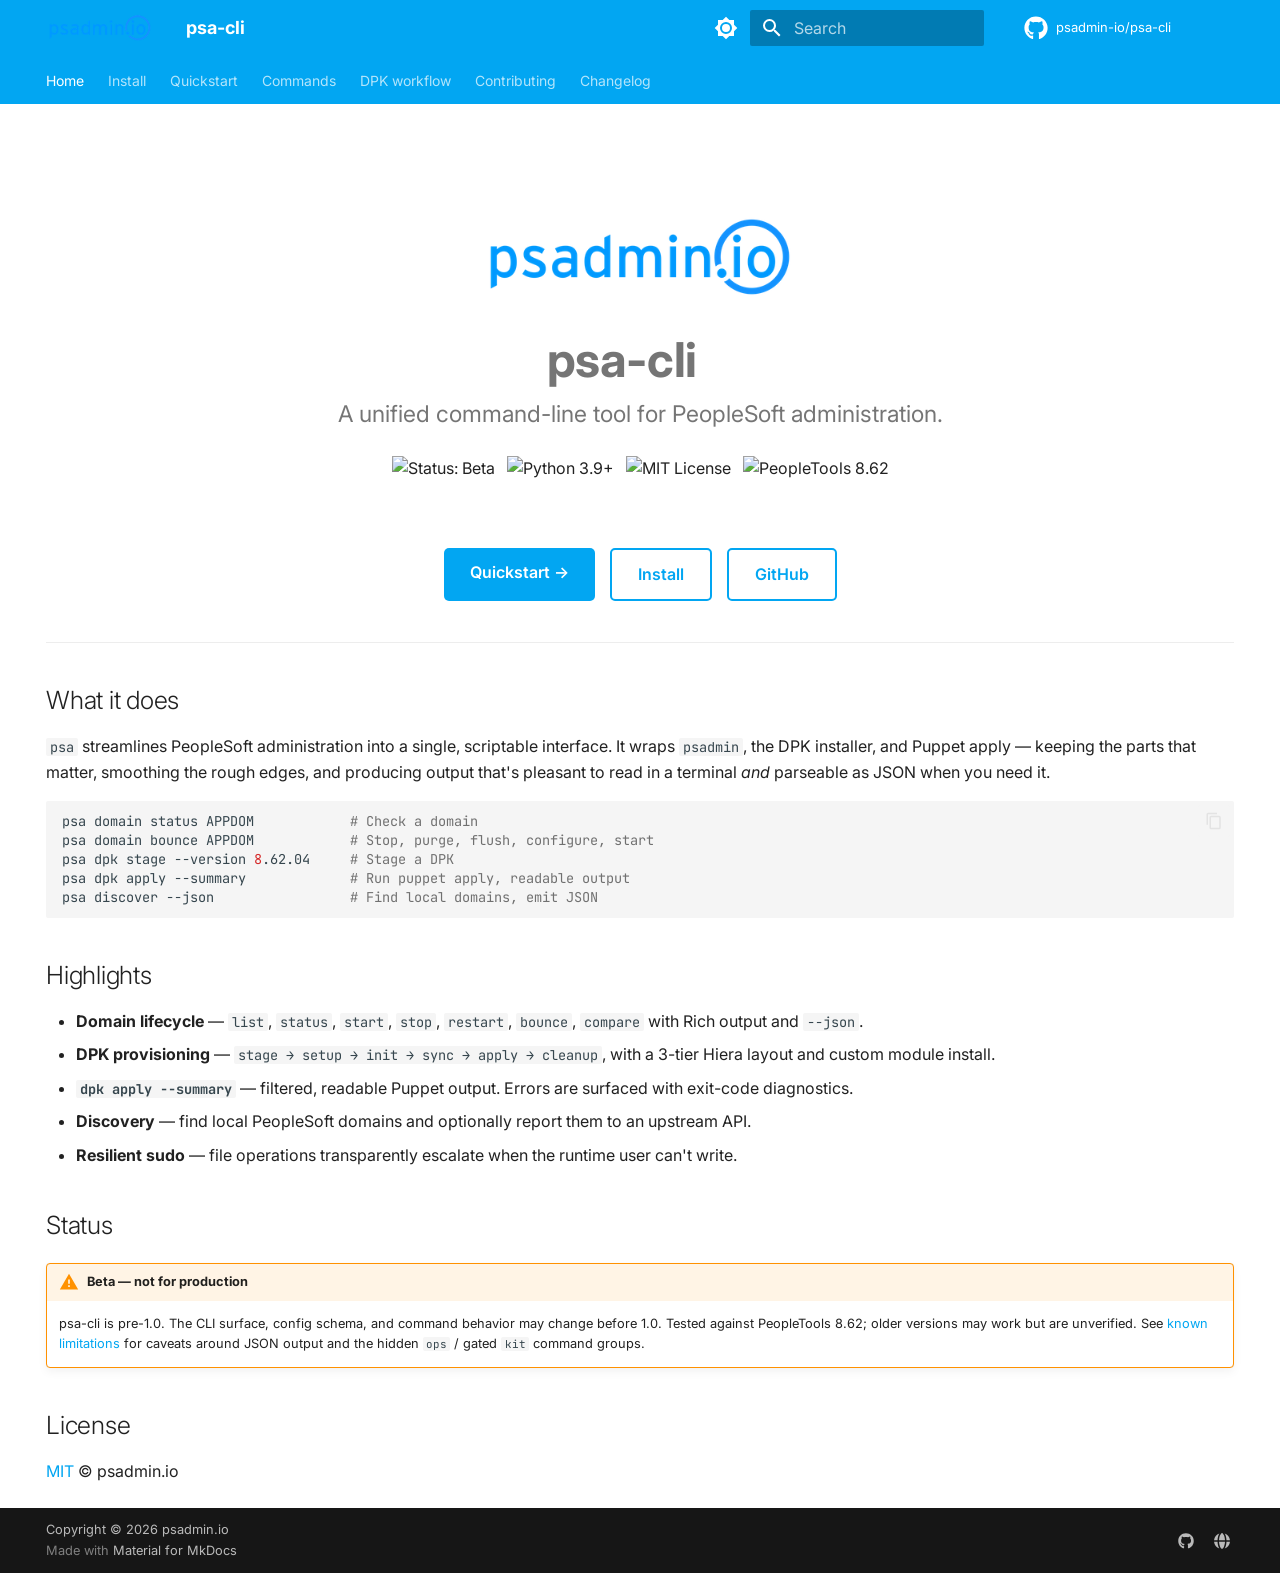
==== index.html @ 75164914 "Deployed 71d2010 with MkDocs version: 1.6.1" ====
<!doctype html>
<html lang="en" class="no-js">
  <head>
    
      <meta charset="utf-8">
      <meta name="viewport" content="width=device-width,initial-scale=1">
      
        <meta name="description" content="A unified command-line tool for PeopleSoft administration">
      
      
      
        <link rel="canonical" href="https://psadmin-io.github.io/psa-cli/">
      
      
      
        <link rel="next" href="install/">
      
      
        
      
      
      <link rel="icon" href="assets/io_blue_80.png">
      <meta name="generator" content="mkdocs-1.6.1, mkdocs-material-9.7.6">
    
    
      
        <title>psa-cli</title>
      
    
    
      <link rel="stylesheet" href="assets/stylesheets/main.484c7ddc.min.css">
      
        
        <link rel="stylesheet" href="assets/stylesheets/palette.ab4e12ef.min.css">
      
      


    
    
      
    
    
      
        
        
        <link rel="preconnect" href="https://fonts.gstatic.com" crossorigin>
        <link rel="stylesheet" href="https://fonts.googleapis.com/css?family=Inter:300,300i,400,400i,700,700i%7CJetBrains+Mono:400,400i,700,700i&display=fallback">
        <style>:root{--md-text-font:"Inter";--md-code-font:"JetBrains Mono"}</style>
      
    
    
      <link rel="stylesheet" href="assets/extra.css">
    
    <script>__md_scope=new URL(".",location),__md_hash=e=>[...e].reduce(((e,_)=>(e<<5)-e+_.charCodeAt(0)),0),__md_get=(e,_=localStorage,t=__md_scope)=>JSON.parse(_.getItem(t.pathname+"."+e)),__md_set=(e,_,t=localStorage,a=__md_scope)=>{try{t.setItem(a.pathname+"."+e,JSON.stringify(_))}catch(e){}}</script>
    
      

    
    
  </head>
  
  
    
    
      
    
    
    
    
    <body dir="ltr" data-md-color-scheme="default" data-md-color-primary="light-blue" data-md-color-accent="amber">
  
    
    <input class="md-toggle" data-md-toggle="drawer" type="checkbox" id="__drawer" autocomplete="off">
    <input class="md-toggle" data-md-toggle="search" type="checkbox" id="__search" autocomplete="off">
    <label class="md-overlay" for="__drawer"></label>
    <div data-md-component="skip">
      
        
        <a href="#psa-cli" class="md-skip">
          Skip to content
        </a>
      
    </div>
    <div data-md-component="announce">
      
    </div>
    
    
      

<header class="md-header" data-md-component="header">
  <nav class="md-header__inner md-grid" aria-label="Header">
    <a href="." title="psa-cli" class="md-header__button md-logo" aria-label="psa-cli" data-md-component="logo">
      
  <img src="assets/io_full_400.png" alt="logo">

    </a>
    <label class="md-header__button md-icon" for="__drawer">
      
      <svg xmlns="http://www.w3.org/2000/svg" viewBox="0 0 24 24"><path d="M3 6h18v2H3zm0 5h18v2H3zm0 5h18v2H3z"/></svg>
    </label>
    <div class="md-header__title" data-md-component="header-title">
      <div class="md-header__ellipsis">
        <div class="md-header__topic">
          <span class="md-ellipsis">
            psa-cli
          </span>
        </div>
        <div class="md-header__topic" data-md-component="header-topic">
          <span class="md-ellipsis">
            
              Home
            
          </span>
        </div>
      </div>
    </div>
    
      
        <form class="md-header__option" data-md-component="palette">
  
    
    
    
    <input class="md-option" data-md-color-media="(prefers-color-scheme: light)" data-md-color-scheme="default" data-md-color-primary="light-blue" data-md-color-accent="amber"  aria-label="Switch to dark mode"  type="radio" name="__palette" id="__palette_0">
    
      <label class="md-header__button md-icon" title="Switch to dark mode" for="__palette_1" hidden>
        <svg xmlns="http://www.w3.org/2000/svg" viewBox="0 0 24 24"><path d="M12 8a4 4 0 0 0-4 4 4 4 0 0 0 4 4 4 4 0 0 0 4-4 4 4 0 0 0-4-4m0 10a6 6 0 0 1-6-6 6 6 0 0 1 6-6 6 6 0 0 1 6 6 6 6 0 0 1-6 6m8-9.31V4h-4.69L12 .69 8.69 4H4v4.69L.69 12 4 15.31V20h4.69L12 23.31 15.31 20H20v-4.69L23.31 12z"/></svg>
      </label>
    
  
    
    
    
    <input class="md-option" data-md-color-media="(prefers-color-scheme: dark)" data-md-color-scheme="slate" data-md-color-primary="light-blue" data-md-color-accent="amber"  aria-label="Switch to light mode"  type="radio" name="__palette" id="__palette_1">
    
      <label class="md-header__button md-icon" title="Switch to light mode" for="__palette_0" hidden>
        <svg xmlns="http://www.w3.org/2000/svg" viewBox="0 0 24 24"><path d="M12 18c-.89 0-1.74-.2-2.5-.55C11.56 16.5 13 14.42 13 12s-1.44-4.5-3.5-5.45C10.26 6.2 11.11 6 12 6a6 6 0 0 1 6 6 6 6 0 0 1-6 6m8-9.31V4h-4.69L12 .69 8.69 4H4v4.69L.69 12 4 15.31V20h4.69L12 23.31 15.31 20H20v-4.69L23.31 12z"/></svg>
      </label>
    
  
</form>
      
    
    
      <script>var palette=__md_get("__palette");if(palette&&palette.color){if("(prefers-color-scheme)"===palette.color.media){var media=matchMedia("(prefers-color-scheme: light)"),input=document.querySelector(media.matches?"[data-md-color-media='(prefers-color-scheme: light)']":"[data-md-color-media='(prefers-color-scheme: dark)']");palette.color.media=input.getAttribute("data-md-color-media"),palette.color.scheme=input.getAttribute("data-md-color-scheme"),palette.color.primary=input.getAttribute("data-md-color-primary"),palette.color.accent=input.getAttribute("data-md-color-accent")}for(var[key,value]of Object.entries(palette.color))document.body.setAttribute("data-md-color-"+key,value)}</script>
    
    
    
      
      
        <label class="md-header__button md-icon" for="__search">
          
          <svg xmlns="http://www.w3.org/2000/svg" viewBox="0 0 24 24"><path d="M9.5 3A6.5 6.5 0 0 1 16 9.5c0 1.61-.59 3.09-1.56 4.23l.27.27h.79l5 5-1.5 1.5-5-5v-.79l-.27-.27A6.52 6.52 0 0 1 9.5 16 6.5 6.5 0 0 1 3 9.5 6.5 6.5 0 0 1 9.5 3m0 2C7 5 5 7 5 9.5S7 14 9.5 14 14 12 14 9.5 12 5 9.5 5"/></svg>
        </label>
        <div class="md-search" data-md-component="search" role="dialog">
  <label class="md-search__overlay" for="__search"></label>
  <div class="md-search__inner" role="search">
    <form class="md-search__form" name="search">
      <input type="text" class="md-search__input" name="query" aria-label="Search" placeholder="Search" autocapitalize="off" autocorrect="off" autocomplete="off" spellcheck="false" data-md-component="search-query" required>
      <label class="md-search__icon md-icon" for="__search">
        
        <svg xmlns="http://www.w3.org/2000/svg" viewBox="0 0 24 24"><path d="M9.5 3A6.5 6.5 0 0 1 16 9.5c0 1.61-.59 3.09-1.56 4.23l.27.27h.79l5 5-1.5 1.5-5-5v-.79l-.27-.27A6.52 6.52 0 0 1 9.5 16 6.5 6.5 0 0 1 3 9.5 6.5 6.5 0 0 1 9.5 3m0 2C7 5 5 7 5 9.5S7 14 9.5 14 14 12 14 9.5 12 5 9.5 5"/></svg>
        
        <svg xmlns="http://www.w3.org/2000/svg" viewBox="0 0 24 24"><path d="M20 11v2H8l5.5 5.5-1.42 1.42L4.16 12l7.92-7.92L13.5 5.5 8 11z"/></svg>
      </label>
      <nav class="md-search__options" aria-label="Search">
        
        <button type="reset" class="md-search__icon md-icon" title="Clear" aria-label="Clear" tabindex="-1">
          
          <svg xmlns="http://www.w3.org/2000/svg" viewBox="0 0 24 24"><path d="M19 6.41 17.59 5 12 10.59 6.41 5 5 6.41 10.59 12 5 17.59 6.41 19 12 13.41 17.59 19 19 17.59 13.41 12z"/></svg>
        </button>
      </nav>
      
        <div class="md-search__suggest" data-md-component="search-suggest"></div>
      
    </form>
    <div class="md-search__output">
      <div class="md-search__scrollwrap" tabindex="0" data-md-scrollfix>
        <div class="md-search-result" data-md-component="search-result">
          <div class="md-search-result__meta">
            Initializing search
          </div>
          <ol class="md-search-result__list" role="presentation"></ol>
        </div>
      </div>
    </div>
  </div>
</div>
      
    
    
      <div class="md-header__source">
        <a href="https://github.com/psadmin-io/psa-cli" title="Go to repository" class="md-source" data-md-component="source">
  <div class="md-source__icon md-icon">
    
    <svg xmlns="http://www.w3.org/2000/svg" viewBox="0 0 512 512"><!--! Font Awesome Free 7.1.0 by @fontawesome - https://fontawesome.com License - https://fontawesome.com/license/free (Icons: CC BY 4.0, Fonts: SIL OFL 1.1, Code: MIT License) Copyright 2025 Fonticons, Inc.--><path d="M173.9 397.4c0 2-2.3 3.6-5.2 3.6-3.3.3-5.6-1.3-5.6-3.6 0-2 2.3-3.6 5.2-3.6 3-.3 5.6 1.3 5.6 3.6m-31.1-4.5c-.7 2 1.3 4.3 4.3 4.9 2.6 1 5.6 0 6.2-2s-1.3-4.3-4.3-5.2c-2.6-.7-5.5.3-6.2 2.3m44.2-1.7c-2.9.7-4.9 2.6-4.6 4.9.3 2 2.9 3.3 5.9 2.6 2.9-.7 4.9-2.6 4.6-4.6-.3-1.9-3-3.2-5.9-2.9M252.8 8C114.1 8 8 113.3 8 252c0 110.9 69.8 205.8 169.5 239.2 12.8 2.3 17.3-5.6 17.3-12.1 0-6.2-.3-40.4-.3-61.4 0 0-70 15-84.7-29.8 0 0-11.4-29.1-27.8-36.6 0 0-22.9-15.7 1.6-15.4 0 0 24.9 2 38.6 25.8 21.9 38.6 58.6 27.5 72.9 20.9 2.3-16 8.8-27.1 16-33.7-55.9-6.2-112.3-14.3-112.3-110.5 0-27.5 7.6-41.3 23.6-58.9-2.6-6.5-11.1-33.3 2.6-67.9 20.9-6.5 69 27 69 27 20-5.6 41.5-8.5 62.8-8.5s42.8 2.9 62.8 8.5c0 0 48.1-33.6 69-27 13.7 34.7 5.2 61.4 2.6 67.9 16 17.7 25.8 31.5 25.8 58.9 0 96.5-58.9 104.2-114.8 110.5 9.2 7.9 17 22.9 17 46.4 0 33.7-.3 75.4-.3 83.6 0 6.5 4.6 14.4 17.3 12.1C436.2 457.8 504 362.9 504 252 504 113.3 391.5 8 252.8 8M105.2 352.9c-1.3 1-1 3.3.7 5.2 1.6 1.6 3.9 2.3 5.2 1 1.3-1 1-3.3-.7-5.2-1.6-1.6-3.9-2.3-5.2-1m-10.8-8.1c-.7 1.3.3 2.9 2.3 3.9 1.6 1 3.6.7 4.3-.7.7-1.3-.3-2.9-2.3-3.9-2-.6-3.6-.3-4.3.7m32.4 35.6c-1.6 1.3-1 4.3 1.3 6.2 2.3 2.3 5.2 2.6 6.5 1 1.3-1.3.7-4.3-1.3-6.2-2.2-2.3-5.2-2.6-6.5-1m-11.4-14.7c-1.6 1-1.6 3.6 0 5.9s4.3 3.3 5.6 2.3c1.6-1.3 1.6-3.9 0-6.2-1.4-2.3-4-3.3-5.6-2"/></svg>
  </div>
  <div class="md-source__repository">
    psadmin-io/psa-cli
  </div>
</a>
      </div>
    
  </nav>
  
</header>
    
    <div class="md-container" data-md-component="container">
      
      
        
          
            
<nav class="md-tabs" aria-label="Tabs" data-md-component="tabs">
  <div class="md-grid">
    <ul class="md-tabs__list">
      
        
  
  
  
    
  
  
    <li class="md-tabs__item md-tabs__item--active">
      <a href="." class="md-tabs__link">
        
  
  
    
  
  Home

      </a>
    </li>
  

      
        
  
  
  
  
    <li class="md-tabs__item">
      <a href="install/" class="md-tabs__link">
        
  
  
    
  
  Install

      </a>
    </li>
  

      
        
  
  
  
  
    <li class="md-tabs__item">
      <a href="quickstart/" class="md-tabs__link">
        
  
  
    
  
  Quickstart

      </a>
    </li>
  

      
        
  
  
  
  
    
    
      <li class="md-tabs__item">
        <a href="commands/" class="md-tabs__link">
          
  
  
  Commands

        </a>
      </li>
    
  

      
        
  
  
  
  
    
    
      <li class="md-tabs__item">
        <a href="dpk/provisioning-workflow/" class="md-tabs__link">
          
  
  
  DPK workflow

        </a>
      </li>
    
  

      
        
  
  
  
  
    <li class="md-tabs__item">
      <a href="contributing/" class="md-tabs__link">
        
  
  
    
  
  Contributing

      </a>
    </li>
  

      
        
  
  
  
  
    <li class="md-tabs__item">
      <a href="changelog/" class="md-tabs__link">
        
  
  
    
  
  Changelog

      </a>
    </li>
  

      
    </ul>
  </div>
</nav>
          
        
      
      <main class="md-main" data-md-component="main">
        <div class="md-main__inner md-grid">
          
            
              
                
              
              <div class="md-sidebar md-sidebar--primary" data-md-component="sidebar" data-md-type="navigation" hidden>
                <div class="md-sidebar__scrollwrap">
                  <div class="md-sidebar__inner">
                    


  


<nav class="md-nav md-nav--primary md-nav--lifted" aria-label="Navigation" data-md-level="0">
  <label class="md-nav__title" for="__drawer">
    <a href="." title="psa-cli" class="md-nav__button md-logo" aria-label="psa-cli" data-md-component="logo">
      
  <img src="assets/io_full_400.png" alt="logo">

    </a>
    psa-cli
  </label>
  
    <div class="md-nav__source">
      <a href="https://github.com/psadmin-io/psa-cli" title="Go to repository" class="md-source" data-md-component="source">
  <div class="md-source__icon md-icon">
    
    <svg xmlns="http://www.w3.org/2000/svg" viewBox="0 0 512 512"><!--! Font Awesome Free 7.1.0 by @fontawesome - https://fontawesome.com License - https://fontawesome.com/license/free (Icons: CC BY 4.0, Fonts: SIL OFL 1.1, Code: MIT License) Copyright 2025 Fonticons, Inc.--><path d="M173.9 397.4c0 2-2.3 3.6-5.2 3.6-3.3.3-5.6-1.3-5.6-3.6 0-2 2.3-3.6 5.2-3.6 3-.3 5.6 1.3 5.6 3.6m-31.1-4.5c-.7 2 1.3 4.3 4.3 4.9 2.6 1 5.6 0 6.2-2s-1.3-4.3-4.3-5.2c-2.6-.7-5.5.3-6.2 2.3m44.2-1.7c-2.9.7-4.9 2.6-4.6 4.9.3 2 2.9 3.3 5.9 2.6 2.9-.7 4.9-2.6 4.6-4.6-.3-1.9-3-3.2-5.9-2.9M252.8 8C114.1 8 8 113.3 8 252c0 110.9 69.8 205.8 169.5 239.2 12.8 2.3 17.3-5.6 17.3-12.1 0-6.2-.3-40.4-.3-61.4 0 0-70 15-84.7-29.8 0 0-11.4-29.1-27.8-36.6 0 0-22.9-15.7 1.6-15.4 0 0 24.9 2 38.6 25.8 21.9 38.6 58.6 27.5 72.9 20.9 2.3-16 8.8-27.1 16-33.7-55.9-6.2-112.3-14.3-112.3-110.5 0-27.5 7.6-41.3 23.6-58.9-2.6-6.5-11.1-33.3 2.6-67.9 20.9-6.5 69 27 69 27 20-5.6 41.5-8.5 62.8-8.5s42.8 2.9 62.8 8.5c0 0 48.1-33.6 69-27 13.7 34.7 5.2 61.4 2.6 67.9 16 17.7 25.8 31.5 25.8 58.9 0 96.5-58.9 104.2-114.8 110.5 9.2 7.9 17 22.9 17 46.4 0 33.7-.3 75.4-.3 83.6 0 6.5 4.6 14.4 17.3 12.1C436.2 457.8 504 362.9 504 252 504 113.3 391.5 8 252.8 8M105.2 352.9c-1.3 1-1 3.3.7 5.2 1.6 1.6 3.9 2.3 5.2 1 1.3-1 1-3.3-.7-5.2-1.6-1.6-3.9-2.3-5.2-1m-10.8-8.1c-.7 1.3.3 2.9 2.3 3.9 1.6 1 3.6.7 4.3-.7.7-1.3-.3-2.9-2.3-3.9-2-.6-3.6-.3-4.3.7m32.4 35.6c-1.6 1.3-1 4.3 1.3 6.2 2.3 2.3 5.2 2.6 6.5 1 1.3-1.3.7-4.3-1.3-6.2-2.2-2.3-5.2-2.6-6.5-1m-11.4-14.7c-1.6 1-1.6 3.6 0 5.9s4.3 3.3 5.6 2.3c1.6-1.3 1.6-3.9 0-6.2-1.4-2.3-4-3.3-5.6-2"/></svg>
  </div>
  <div class="md-source__repository">
    psadmin-io/psa-cli
  </div>
</a>
    </div>
  
  <ul class="md-nav__list" data-md-scrollfix>
    
      
      
  
  
    
  
  
  
    <li class="md-nav__item md-nav__item--active">
      
      <input class="md-nav__toggle md-toggle" type="checkbox" id="__toc">
      
      
        
      
      
        <label class="md-nav__link md-nav__link--active" for="__toc">
          
  
  
  <span class="md-ellipsis">
    
  
    Home
  

    
  </span>
  
  

          <span class="md-nav__icon md-icon"></span>
        </label>
      
      <a href="." class="md-nav__link md-nav__link--active">
        
  
  
  <span class="md-ellipsis">
    
  
    Home
  

    
  </span>
  
  

      </a>
      
        

<nav class="md-nav md-nav--secondary" aria-label="Table of contents">
  
  
  
    
  
  
    <label class="md-nav__title" for="__toc">
      <span class="md-nav__icon md-icon"></span>
      Table of contents
    </label>
    <ul class="md-nav__list" data-md-component="toc" data-md-scrollfix>
      
        <li class="md-nav__item">
  <a href="#what-it-does" class="md-nav__link">
    <span class="md-ellipsis">
      
        What it does
      
    </span>
  </a>
  
</li>
      
        <li class="md-nav__item">
  <a href="#highlights" class="md-nav__link">
    <span class="md-ellipsis">
      
        Highlights
      
    </span>
  </a>
  
</li>
      
        <li class="md-nav__item">
  <a href="#status" class="md-nav__link">
    <span class="md-ellipsis">
      
        Status
      
    </span>
  </a>
  
</li>
      
        <li class="md-nav__item">
  <a href="#license" class="md-nav__link">
    <span class="md-ellipsis">
      
        License
      
    </span>
  </a>
  
</li>
      
    </ul>
  
</nav>
      
    </li>
  

    
      
      
  
  
  
  
    <li class="md-nav__item">
      <a href="install/" class="md-nav__link">
        
  
  
  <span class="md-ellipsis">
    
  
    Install
  

    
  </span>
  
  

      </a>
    </li>
  

    
      
      
  
  
  
  
    <li class="md-nav__item">
      <a href="quickstart/" class="md-nav__link">
        
  
  
  <span class="md-ellipsis">
    
  
    Quickstart
  

    
  </span>
  
  

      </a>
    </li>
  

    
      
      
  
  
  
  
    
    
    
    
      
      
        
      
    
    
    <li class="md-nav__item md-nav__item--nested">
      
        
        
        <input class="md-nav__toggle md-toggle " type="checkbox" id="__nav_4" >
        
          
          <label class="md-nav__link" for="__nav_4" id="__nav_4_label" tabindex="0">
            
  
  
  <span class="md-ellipsis">
    
  
    Commands
  

    
  </span>
  
  

            <span class="md-nav__icon md-icon"></span>
          </label>
        
        <nav class="md-nav" data-md-level="1" aria-labelledby="__nav_4_label" aria-expanded="false">
          <label class="md-nav__title" for="__nav_4">
            <span class="md-nav__icon md-icon"></span>
            
  
    Commands
  

          </label>
          <ul class="md-nav__list" data-md-scrollfix>
            
              
                
  
  
  
  
    <li class="md-nav__item">
      <a href="commands/" class="md-nav__link">
        
  
  
  <span class="md-ellipsis">
    
  
    Overview
  

    
  </span>
  
  

      </a>
    </li>
  

              
            
              
                
  
  
  
  
    <li class="md-nav__item">
      <a href="commands/domain/" class="md-nav__link">
        
  
  
  <span class="md-ellipsis">
    
  
    domain
  

    
  </span>
  
  

      </a>
    </li>
  

              
            
              
                
  
  
  
  
    <li class="md-nav__item">
      <a href="commands/dpk/" class="md-nav__link">
        
  
  
  <span class="md-ellipsis">
    
  
    dpk
  

    
  </span>
  
  

      </a>
    </li>
  

              
            
              
                
  
  
  
  
    <li class="md-nav__item">
      <a href="commands/config/" class="md-nav__link">
        
  
  
  <span class="md-ellipsis">
    
  
    config
  

    
  </span>
  
  

      </a>
    </li>
  

              
            
              
                
  
  
  
  
    <li class="md-nav__item">
      <a href="commands/kit/" class="md-nav__link">
        
  
  
  <span class="md-ellipsis">
    
  
    kit
  

    
  </span>
  
  

      </a>
    </li>
  

              
            
          </ul>
        </nav>
      
    </li>
  

    
      
      
  
  
  
  
    
    
    
    
      
      
        
      
    
    
    <li class="md-nav__item md-nav__item--nested">
      
        
        
        <input class="md-nav__toggle md-toggle " type="checkbox" id="__nav_5" >
        
          
          <label class="md-nav__link" for="__nav_5" id="__nav_5_label" tabindex="0">
            
  
  
  <span class="md-ellipsis">
    
  
    DPK workflow
  

    
  </span>
  
  

            <span class="md-nav__icon md-icon"></span>
          </label>
        
        <nav class="md-nav" data-md-level="1" aria-labelledby="__nav_5_label" aria-expanded="false">
          <label class="md-nav__title" for="__nav_5">
            <span class="md-nav__icon md-icon"></span>
            
  
    DPK workflow
  

          </label>
          <ul class="md-nav__list" data-md-scrollfix>
            
              
                
  
  
  
  
    <li class="md-nav__item">
      <a href="dpk/provisioning-workflow/" class="md-nav__link">
        
  
  
  <span class="md-ellipsis">
    
  
    Provisioning workflow
  

    
  </span>
  
  

      </a>
    </li>
  

              
            
              
                
  
  
  
  
    <li class="md-nav__item">
      <a href="dpk/validation-quickstart/" class="md-nav__link">
        
  
  
  <span class="md-ellipsis">
    
  
    Validation quickstart
  

    
  </span>
  
  

      </a>
    </li>
  

              
            
          </ul>
        </nav>
      
    </li>
  

    
      
      
  
  
  
  
    <li class="md-nav__item">
      <a href="contributing/" class="md-nav__link">
        
  
  
  <span class="md-ellipsis">
    
  
    Contributing
  

    
  </span>
  
  

      </a>
    </li>
  

    
      
      
  
  
  
  
    <li class="md-nav__item">
      <a href="changelog/" class="md-nav__link">
        
  
  
  <span class="md-ellipsis">
    
  
    Changelog
  

    
  </span>
  
  

      </a>
    </li>
  

    
  </ul>
</nav>
                  </div>
                </div>
              </div>
            
            
              
                
              
              <div class="md-sidebar md-sidebar--secondary" data-md-component="sidebar" data-md-type="toc" hidden>
                <div class="md-sidebar__scrollwrap">
                  <div class="md-sidebar__inner">
                    

<nav class="md-nav md-nav--secondary" aria-label="Table of contents">
  
  
  
    
  
  
    <label class="md-nav__title" for="__toc">
      <span class="md-nav__icon md-icon"></span>
      Table of contents
    </label>
    <ul class="md-nav__list" data-md-component="toc" data-md-scrollfix>
      
        <li class="md-nav__item">
  <a href="#what-it-does" class="md-nav__link">
    <span class="md-ellipsis">
      
        What it does
      
    </span>
  </a>
  
</li>
      
        <li class="md-nav__item">
  <a href="#highlights" class="md-nav__link">
    <span class="md-ellipsis">
      
        Highlights
      
    </span>
  </a>
  
</li>
      
        <li class="md-nav__item">
  <a href="#status" class="md-nav__link">
    <span class="md-ellipsis">
      
        Status
      
    </span>
  </a>
  
</li>
      
        <li class="md-nav__item">
  <a href="#license" class="md-nav__link">
    <span class="md-ellipsis">
      
        License
      
    </span>
  </a>
  
</li>
      
    </ul>
  
</nav>
                  </div>
                </div>
              </div>
            
          
          
            <div class="md-content" data-md-component="content">
              
              <article class="md-content__inner md-typeset">
                
                  
  



  
    <a href="https://github.com/psadmin-io/psa-cli/edit/main/docs/index.md" title="Edit this page" class="md-content__button md-icon" rel="edit">
      
      <svg xmlns="http://www.w3.org/2000/svg" viewBox="0 0 24 24"><path d="M10 20H6V4h7v5h5v3.1l2-2V8l-6-6H6c-1.1 0-2 .9-2 2v16c0 1.1.9 2 2 2h4zm10.2-7c.1 0 .3.1.4.2l1.3 1.3c.2.2.2.6 0 .8l-1 1-2.1-2.1 1-1c.1-.1.2-.2.4-.2m0 3.9L14.1 23H12v-2.1l6.1-6.1z"/></svg>
    </a>
  
  


<style>
.md-content__button { display: none; }
.hero {
  text-align: center;
  padding: 2rem 0 1rem;
}
.hero img { max-width: 320px; }
.hero h1 {
  font-size: 2.4rem;
  margin: 0.5rem 0 0.25rem;
  font-weight: 700;
}
.hero p.tagline {
  font-size: 1.15rem;
  color: var(--md-default-fg-color--light);
  margin-top: 0;
}
.hero .badges img { margin: 0 0.2rem; }
.cta {
  display: flex;
  gap: 0.75rem;
  justify-content: center;
  margin: 1.5rem 0 2rem;
  flex-wrap: wrap;
}
.cta a {
  display: inline-block;
  padding: 0.6rem 1.3rem;
  border-radius: 0.25rem;
  text-decoration: none;
  font-weight: 600;
}
.cta a.primary {
  background: var(--md-primary-fg-color);
  color: white;
}
.cta a.secondary {
  border: 2px solid var(--md-primary-fg-color);
  color: var(--md-primary-fg-color);
}
</style>

<div class="hero">
<p><img alt="psadmin.io" src="assets/io_full_400.png" width="320" /></p>
<h1 id="psa-cli">psa-cli<a class="headerlink" href="#psa-cli" title="Permanent link">&para;</a></h1>
<p class="tagline">A unified command-line tool for PeopleSoft administration.</p>
<p class="badges">
  <img src="https://img.shields.io/badge/status-beta-orange" alt="Status: Beta">
  <img src="https://img.shields.io/badge/python-3.9+-blue" alt="Python 3.9+">
  <img src="https://img.shields.io/badge/license-MIT-green" alt="MIT License">
  <img src="https://img.shields.io/badge/PeopleTools-8.62-1E9CF0" alt="PeopleTools 8.62">
</p>
</div>
<div class="cta">
  <a class="primary" href="quickstart/">Quickstart →</a>
  <a class="secondary" href="install/">Install</a>
  <a class="secondary" href="https://github.com/psadmin-io/psa-cli">GitHub</a>
</div>

<hr />
<h2 id="what-it-does">What it does<a class="headerlink" href="#what-it-does" title="Permanent link">&para;</a></h2>
<p><code>psa</code> streamlines PeopleSoft administration into a single, scriptable interface. It wraps <code>psadmin</code>, the DPK installer, and Puppet apply — keeping the parts that matter, smoothing the rough edges, and producing output that's pleasant to read in a terminal <em>and</em> parseable as JSON when you need it.</p>
<div class="language-bash highlight"><pre><span></span><code><span id="__span-0-1"><a id="__codelineno-0-1" name="__codelineno-0-1" href="#__codelineno-0-1"></a>psa<span class="w"> </span>domain<span class="w"> </span>status<span class="w"> </span>APPDOM<span class="w">            </span><span class="c1"># Check a domain</span>
</span><span id="__span-0-2"><a id="__codelineno-0-2" name="__codelineno-0-2" href="#__codelineno-0-2"></a>psa<span class="w"> </span>domain<span class="w"> </span>bounce<span class="w"> </span>APPDOM<span class="w">            </span><span class="c1"># Stop, purge, flush, configure, start</span>
</span><span id="__span-0-3"><a id="__codelineno-0-3" name="__codelineno-0-3" href="#__codelineno-0-3"></a>psa<span class="w"> </span>dpk<span class="w"> </span>stage<span class="w"> </span>--version<span class="w"> </span><span class="m">8</span>.62.04<span class="w">     </span><span class="c1"># Stage a DPK</span>
</span><span id="__span-0-4"><a id="__codelineno-0-4" name="__codelineno-0-4" href="#__codelineno-0-4"></a>psa<span class="w"> </span>dpk<span class="w"> </span>apply<span class="w"> </span>--summary<span class="w">             </span><span class="c1"># Run puppet apply, readable output</span>
</span><span id="__span-0-5"><a id="__codelineno-0-5" name="__codelineno-0-5" href="#__codelineno-0-5"></a>psa<span class="w"> </span>discover<span class="w"> </span>--json<span class="w">                 </span><span class="c1"># Find local domains, emit JSON</span>
</span></code></pre></div>
<h2 id="highlights">Highlights<a class="headerlink" href="#highlights" title="Permanent link">&para;</a></h2>
<ul>
<li><strong>Domain lifecycle</strong> — <code>list</code>, <code>status</code>, <code>start</code>, <code>stop</code>, <code>restart</code>, <code>bounce</code>, <code>compare</code> with Rich output and <code>--json</code>.</li>
<li><strong>DPK provisioning</strong> — <code>stage → setup → init → sync → apply → cleanup</code>, with a 3-tier Hiera layout and custom module install.</li>
<li><strong><code>dpk apply --summary</code></strong> — filtered, readable Puppet output. Errors are surfaced with exit-code diagnostics.</li>
<li><strong>Discovery</strong> — find local PeopleSoft domains and optionally report them to an upstream API.</li>
<li><strong>Resilient sudo</strong> — file operations transparently escalate when the runtime user can't write.</li>
</ul>
<h2 id="status">Status<a class="headerlink" href="#status" title="Permanent link">&para;</a></h2>
<div class="admonition warning">
<p class="admonition-title">Beta — not for production</p>
<p>psa-cli is pre-1.0. The CLI surface, config schema, and command behavior may change before 1.0. Tested against PeopleTools 8.62; older versions may work but are unverified. See <a href="https://github.com/psadmin-io/psa-cli/blob/main/CHANGELOG.md#known-limitations">known limitations</a> for caveats around JSON output and the hidden <code>ops</code> / gated <code>kit</code> command groups.</p>
</div>
<h2 id="license">License<a class="headerlink" href="#license" title="Permanent link">&para;</a></h2>
<p><a href="https://github.com/psadmin-io/psa-cli/blob/main/LICENSE">MIT</a> © psadmin.io</p>







  
  




  



                
              </article>
            </div>
          
          
  <script>var tabs=__md_get("__tabs");if(Array.isArray(tabs))e:for(var set of document.querySelectorAll(".tabbed-set")){var labels=set.querySelector(".tabbed-labels");for(var tab of tabs)for(var label of labels.getElementsByTagName("label"))if(label.innerText.trim()===tab){var input=document.getElementById(label.htmlFor);input.checked=!0;continue e}}</script>

<script>var target=document.getElementById(location.hash.slice(1));target&&target.name&&(target.checked=target.name.startsWith("__tabbed_"))</script>
        </div>
        
          <button type="button" class="md-top md-icon" data-md-component="top" hidden>
  
  <svg xmlns="http://www.w3.org/2000/svg" viewBox="0 0 24 24"><path d="M13 20h-2V8l-5.5 5.5-1.42-1.42L12 4.16l7.92 7.92-1.42 1.42L13 8z"/></svg>
  Back to top
</button>
        
      </main>
      
        <footer class="md-footer">
  
  <div class="md-footer-meta md-typeset">
    <div class="md-footer-meta__inner md-grid">
      <div class="md-copyright">
  
    <div class="md-copyright__highlight">
      Copyright &copy; 2026 psadmin.io
    </div>
  
  
    Made with
    <a href="https://squidfunk.github.io/mkdocs-material/" target="_blank" rel="noopener">
      Material for MkDocs
    </a>
  
</div>
      
        
<div class="md-social">
  
    
    
    
    
      
      
    
    <a href="https://github.com/psadmin-io/psa-cli" target="_blank" rel="noopener" title="github.com" class="md-social__link">
      <svg xmlns="http://www.w3.org/2000/svg" viewBox="0 0 512 512"><!--! Font Awesome Free 7.1.0 by @fontawesome - https://fontawesome.com License - https://fontawesome.com/license/free (Icons: CC BY 4.0, Fonts: SIL OFL 1.1, Code: MIT License) Copyright 2025 Fonticons, Inc.--><path d="M173.9 397.4c0 2-2.3 3.6-5.2 3.6-3.3.3-5.6-1.3-5.6-3.6 0-2 2.3-3.6 5.2-3.6 3-.3 5.6 1.3 5.6 3.6m-31.1-4.5c-.7 2 1.3 4.3 4.3 4.9 2.6 1 5.6 0 6.2-2s-1.3-4.3-4.3-5.2c-2.6-.7-5.5.3-6.2 2.3m44.2-1.7c-2.9.7-4.9 2.6-4.6 4.9.3 2 2.9 3.3 5.9 2.6 2.9-.7 4.9-2.6 4.6-4.6-.3-1.9-3-3.2-5.9-2.9M252.8 8C114.1 8 8 113.3 8 252c0 110.9 69.8 205.8 169.5 239.2 12.8 2.3 17.3-5.6 17.3-12.1 0-6.2-.3-40.4-.3-61.4 0 0-70 15-84.7-29.8 0 0-11.4-29.1-27.8-36.6 0 0-22.9-15.7 1.6-15.4 0 0 24.9 2 38.6 25.8 21.9 38.6 58.6 27.5 72.9 20.9 2.3-16 8.8-27.1 16-33.7-55.9-6.2-112.3-14.3-112.3-110.5 0-27.5 7.6-41.3 23.6-58.9-2.6-6.5-11.1-33.3 2.6-67.9 20.9-6.5 69 27 69 27 20-5.6 41.5-8.5 62.8-8.5s42.8 2.9 62.8 8.5c0 0 48.1-33.6 69-27 13.7 34.7 5.2 61.4 2.6 67.9 16 17.7 25.8 31.5 25.8 58.9 0 96.5-58.9 104.2-114.8 110.5 9.2 7.9 17 22.9 17 46.4 0 33.7-.3 75.4-.3 83.6 0 6.5 4.6 14.4 17.3 12.1C436.2 457.8 504 362.9 504 252 504 113.3 391.5 8 252.8 8M105.2 352.9c-1.3 1-1 3.3.7 5.2 1.6 1.6 3.9 2.3 5.2 1 1.3-1 1-3.3-.7-5.2-1.6-1.6-3.9-2.3-5.2-1m-10.8-8.1c-.7 1.3.3 2.9 2.3 3.9 1.6 1 3.6.7 4.3-.7.7-1.3-.3-2.9-2.3-3.9-2-.6-3.6-.3-4.3.7m32.4 35.6c-1.6 1.3-1 4.3 1.3 6.2 2.3 2.3 5.2 2.6 6.5 1 1.3-1.3.7-4.3-1.3-6.2-2.2-2.3-5.2-2.6-6.5-1m-11.4-14.7c-1.6 1-1.6 3.6 0 5.9s4.3 3.3 5.6 2.3c1.6-1.3 1.6-3.9 0-6.2-1.4-2.3-4-3.3-5.6-2"/></svg>
    </a>
  
    
    
    
    
      
      
    
    <a href="https://psadmin.io" target="_blank" rel="noopener" title="psadmin.io" class="md-social__link">
      <svg xmlns="http://www.w3.org/2000/svg" viewBox="0 0 512 512"><!--! Font Awesome Free 7.1.0 by @fontawesome - https://fontawesome.com License - https://fontawesome.com/license/free (Icons: CC BY 4.0, Fonts: SIL OFL 1.1, Code: MIT License) Copyright 2025 Fonticons, Inc.--><path d="M351.9 280H161c2.9 64.5 17.2 123.9 37.5 167.4 11.4 24.5 23.7 41.8 35.1 52.4 11.2 10.5 18.9 12.2 22.9 12.2s11.7-1.7 22.9-12.2c11.4-10.6 23.7-28 35.1-52.4 20.3-43.5 34.6-102.9 37.5-167.4zm-191-48h190.9c-2.8-64.5-17.1-123.9-37.4-167.4-11.4-24.4-23.7-41.8-35.1-52.4C268.1 1.7 260.4 0 256.4 0s-11.7 1.7-22.9 12.2c-11.4 10.6-23.7 28-35.1 52.4-20.3 43.5-34.6 102.9-37.5 167.4m-48 0c3.5-85.6 25.6-165.1 57.9-217.3C78.7 47.3 10.9 131.2 1.5 232zM1.5 280c9.4 100.8 77.2 184.7 169.3 217.3-32.3-52.2-54.4-131.7-57.9-217.3zm398.4 0c-3.5 85.6-25.6 165.1-57.9 217.3 92.1-32.7 159.9-116.5 169.3-217.3zm111.4-48C501.9 131.2 434.1 47.3 342 14.7c32.3 52.2 54.4 131.7 57.9 217.3z"/></svg>
    </a>
  
</div>
      
    </div>
  </div>
</footer>
      
    </div>
    <div class="md-dialog" data-md-component="dialog">
      <div class="md-dialog__inner md-typeset"></div>
    </div>
    
    
    
      
      
      <script id="__config" type="application/json">{"annotate": null, "base": ".", "features": ["navigation.tabs", "navigation.sections", "navigation.top", "navigation.tracking", "navigation.instant", "search.suggest", "search.highlight", "content.code.copy", "content.code.annotate", "content.action.edit", "content.tabs.link", "toc.follow"], "search": "assets/javascripts/workers/search.2c215733.min.js", "tags": null, "translations": {"clipboard.copied": "Copied to clipboard", "clipboard.copy": "Copy to clipboard", "search.result.more.one": "1 more on this page", "search.result.more.other": "# more on this page", "search.result.none": "No matching documents", "search.result.one": "1 matching document", "search.result.other": "# matching documents", "search.result.placeholder": "Type to start searching", "search.result.term.missing": "Missing", "select.version": "Select version"}, "version": null}</script>
    
    
      <script src="assets/javascripts/bundle.79ae519e.min.js"></script>
      
    
  </body>
</html>
---- assets/stylesheets/main.484c7ddc.min.css ----
@charset "UTF-8";html{-webkit-text-size-adjust:none;-moz-text-size-adjust:none;text-size-adjust:none;box-sizing:border-box}*,:after,:before{box-sizing:inherit}@media (prefers-reduced-motion){*,:after,:before{transition:none!important}}body{margin:0}a,button,input,label{-webkit-tap-highlight-color:transparent}a{color:inherit;text-decoration:none}hr{border:0;box-sizing:initial;display:block;height:.05rem;overflow:visible;padding:0}small{font-size:80%}sub,sup{line-height:1em}img{border-style:none}table{border-collapse:initial;border-spacing:0}td,th{font-weight:400;vertical-align:top}button{background:#0000;border:0;font-family:inherit;font-size:inherit;margin:0;padding:0}input{border:0;outline:none}:root{--md-primary-fg-color:#4051b5;--md-primary-fg-color--light:#5d6cc0;--md-primary-fg-color--dark:#303fa1;--md-primary-bg-color:#fff;--md-primary-bg-color--light:#ffffffb3;--md-accent-fg-color:#526cfe;--md-accent-fg-color--transparent:#526cfe1a;--md-accent-bg-color:#fff;--md-accent-bg-color--light:#ffffffb3}[data-md-color-scheme=default]{color-scheme:light}[data-md-color-scheme=default] img[src$="#gh-dark-mode-only"],[data-md-color-scheme=default] img[src$="#only-dark"]{display:none}:root,[data-md-color-scheme=default]{--md-hue:225deg;--md-default-fg-color:#000000de;--md-default-fg-color--light:#0000008a;--md-default-fg-color--lighter:#00000052;--md-default-fg-color--lightest:#00000012;--md-default-bg-color:#fff;--md-default-bg-color--light:#ffffffb3;--md-default-bg-color--lighter:#ffffff4d;--md-default-bg-color--lightest:#ffffff1f;--md-code-fg-color:#36464e;--md-code-bg-color:#f5f5f5;--md-code-bg-color--light:#f5f5f5b3;--md-code-bg-color--lighter:#f5f5f54d;--md-code-hl-color:#4287ff;--md-code-hl-color--light:#4287ff1a;--md-code-hl-number-color:#d52a2a;--md-code-hl-special-color:#db1457;--md-code-hl-function-color:#a846b9;--md-code-hl-constant-color:#6e59d9;--md-code-hl-keyword-color:#3f6ec6;--md-code-hl-string-color:#1c7d4d;--md-code-hl-name-color:var(--md-code-fg-color);--md-code-hl-operator-color:var(--md-default-fg-color--light);--md-code-hl-punctuation-color:var(--md-default-fg-color--light);--md-code-hl-comment-color:var(--md-default-fg-color--light);--md-code-hl-generic-color:var(--md-default-fg-color--light);--md-code-hl-variable-color:var(--md-default-fg-color--light);--md-typeset-color:var(--md-default-fg-color);--md-typeset-a-color:var(--md-primary-fg-color);--md-typeset-del-color:#f5503d26;--md-typeset-ins-color:#0bd57026;--md-typeset-kbd-color:#fafafa;--md-typeset-kbd-accent-color:#fff;--md-typeset-kbd-border-color:#b8b8b8;--md-typeset-mark-color:#ffff0080;--md-typeset-table-color:#0000001f;--md-typeset-table-color--light:rgba(0,0,0,.035);--md-admonition-fg-color:var(--md-default-fg-color);--md-admonition-bg-color:var(--md-default-bg-color);--md-warning-fg-color:#000000de;--md-warning-bg-color:#ff9;--md-footer-fg-color:#fff;--md-footer-fg-color--light:#ffffffb3;--md-footer-fg-color--lighter:#ffffff73;--md-footer-bg-color:#000000de;--md-footer-bg-color--dark:#00000052;--md-shadow-z1:0 0.2rem 0.5rem #0000000d,0 0 0.05rem #0000001a;--md-shadow-z2:0 0.2rem 0.5rem #0000001a,0 0 0.05rem #00000040;--md-shadow-z3:0 0.2rem 0.5rem #0003,0 0 0.05rem #00000059}.md-icon svg{fill:currentcolor;display:block;height:1.2rem;width:1.2rem}body{-webkit-font-smoothing:antialiased;-moz-osx-font-smoothing:grayscale;--md-text-font-family:var(--md-text-font,_),-apple-system,BlinkMacSystemFont,Helvetica,Arial,sans-serif;--md-code-font-family:var(--md-code-font,_),SFMono-Regular,Consolas,Menlo,monospace}aside,body,input{font-feature-settings:"kern","liga";color:var(--md-typeset-color);font-family:var(--md-text-font-family)}code,kbd,pre{font-feature-settings:"kern";font-family:var(--md-code-font-family)}:root{--md-typeset-table-sort-icon:url('data:image/svg+xml;charset=utf-8,<svg xmlns="http://www.w3.org/2000/svg" viewBox="0 0 24 24"><path d="m18 21-4-4h3V7h-3l4-4 4 4h-3v10h3M2 19v-2h10v2M2 13v-2h7v2M2 7V5h4v2z"/></svg>');--md-typeset-table-sort-icon--asc:url('data:image/svg+xml;charset=utf-8,<svg xmlns="http://www.w3.org/2000/svg" viewBox="0 0 24 24"><path d="M19 17h3l-4 4-4-4h3V3h2M2 17h10v2H2M6 5v2H2V5m0 6h7v2H2z"/></svg>');--md-typeset-table-sort-icon--desc:url('data:image/svg+xml;charset=utf-8,<svg xmlns="http://www.w3.org/2000/svg" viewBox="0 0 24 24"><path d="M19 7h3l-4-4-4 4h3v14h2M2 17h10v2H2M6 5v2H2V5m0 6h7v2H2z"/></svg>')}.md-typeset{-webkit-print-color-adjust:exact;color-adjust:exact;font-size:.8rem;line-height:1.6;overflow-wrap:break-word}@media print{.md-typeset{font-size:.68rem}}.md-typeset blockquote,.md-typeset dl,.md-typeset figure,.md-typeset ol,.md-typeset pre,.md-typeset ul{margin-bottom:1em;margin-top:1em}.md-typeset h1{color:var(--md-default-fg-color--light);font-size:2em;line-height:1.3;margin:0 0 1.25em}.md-typeset h1,.md-typeset h2{font-weight:300;letter-spacing:-.01em}.md-typeset h2{font-size:1.5625em;line-height:1.4;margin:1.6em 0 .64em}.md-typeset h3{font-size:1.25em;font-weight:400;letter-spacing:-.01em;line-height:1.5;margin:1.6em 0 .8em}.md-typeset h2+h3{margin-top:.8em}.md-typeset h4{font-weight:700;letter-spacing:-.01em;margin:1em 0}.md-typeset h5,.md-typeset h6{color:var(--md-default-fg-color--light);font-size:.8em;font-weight:700;letter-spacing:-.01em;margin:1.25em 0}.md-typeset h5{text-transform:uppercase}.md-typeset h5 code{text-transform:none}.md-typeset hr{border-bottom:.05rem solid var(--md-default-fg-color--lightest);display:flow-root;margin:1.5em 0}.md-typeset a{color:var(--md-typeset-a-color);word-break:break-word}.md-typeset a,.md-typeset a:before{transition:color 125ms}.md-typeset a:focus,.md-typeset a:hover{color:var(--md-accent-fg-color)}.md-typeset a:focus code,.md-typeset a:hover code{background-color:var(--md-accent-fg-color--transparent);color:var(--md-accent-fg-color)}.md-typeset a code{color:var(--md-typeset-a-color)}.md-typeset a.focus-visible{outline-color:var(--md-accent-fg-color);outline-offset:.2rem}.md-typeset code,.md-typeset kbd,.md-typeset pre{color:var(--md-code-fg-color);direction:ltr;font-variant-ligatures:none;transition:background-color 125ms}@media print{.md-typeset code,.md-typeset kbd,.md-typeset pre{white-space:pre-wrap}}.md-typeset code{background-color:var(--md-code-bg-color);border-radius:.1rem;-webkit-box-decoration-break:clone;box-decoration-break:clone;font-size:.85em;padding:0 .2941176471em;transition:color 125ms,background-color 125ms;word-break:break-word}.md-typeset code:not(.focus-visible){-webkit-tap-highlight-color:transparent;outline:none}.md-typeset pre{display:flow-root;line-height:1.4;position:relative}.md-typeset pre>code{-webkit-box-decoration-break:slice;box-decoration-break:slice;box-shadow:none;display:block;margin:0;outline-color:var(--md-accent-fg-color);overflow:auto;padding:.7720588235em 1.1764705882em;scrollbar-color:var(--md-default-fg-color--lighter) #0000;scrollbar-width:thin;touch-action:auto;word-break:normal}.md-typeset pre>code:hover{scrollbar-color:var(--md-accent-fg-color) #0000}.md-typeset pre>code::-webkit-scrollbar{height:.2rem;width:.2rem}.md-typeset pre>code::-webkit-scrollbar-thumb{background-color:var(--md-default-fg-color--lighter)}.md-typeset pre>code::-webkit-scrollbar-thumb:hover{background-color:var(--md-accent-fg-color)}.md-typeset kbd{background-color:var(--md-typeset-kbd-color);border-radius:.1rem;box-shadow:0 .1rem 0 .05rem var(--md-typeset-kbd-border-color),0 .1rem 0 var(--md-typeset-kbd-border-color),0 -.1rem .2rem var(--md-typeset-kbd-accent-color) inset;color:var(--md-default-fg-color);display:inline-block;font-size:.75em;padding:0 .6666666667em;vertical-align:text-top;word-break:break-word}.md-typeset mark{background-color:var(--md-typeset-mark-color);-webkit-box-decoration-break:clone;box-decoration-break:clone;color:inherit;word-break:break-word}.md-typeset abbr{cursor:help;text-decoration:none}.md-typeset [data-preview],.md-typeset abbr{border-bottom:.05rem dotted var(--md-default-fg-color--light)}.md-typeset small{opacity:.75}[dir=ltr] .md-typeset sub,[dir=ltr] .md-typeset sup{margin-left:.078125em}[dir=rtl] .md-typeset sub,[dir=rtl] .md-typeset sup{margin-right:.078125em}[dir=ltr] .md-typeset blockquote{padding-left:.6rem}[dir=rtl] .md-typeset blockquote{padding-right:.6rem}[dir=ltr] .md-typeset blockquote{border-left:.2rem solid var(--md-default-fg-color--lighter)}[dir=rtl] .md-typeset blockquote{border-right:.2rem solid var(--md-default-fg-color--lighter)}.md-typeset blockquote{color:var(--md-default-fg-color--light);margin-left:0;margin-right:0}.md-typeset ul{list-style-type:disc}.md-typeset ul[type]{list-style-type:revert-layer}[dir=ltr] .md-typeset ol,[dir=ltr] .md-typeset ul{margin-left:.625em}[dir=rtl] .md-typeset ol,[dir=rtl] .md-typeset ul{margin-right:.625em}.md-typeset ol,.md-typeset ul{padding:0}.md-typeset ol:not([hidden]),.md-typeset ul:not([hidden]){display:flow-root}.md-typeset ol ol,.md-typeset ul ol{list-style-type:lower-alpha}.md-typeset ol ol ol,.md-typeset ul ol ol{list-style-type:lower-roman}.md-typeset ol ol ol ol,.md-typeset ul ol ol ol{list-style-type:upper-alpha}.md-typeset ol ol ol ol ol,.md-typeset ul ol ol ol ol{list-style-type:upper-roman}.md-typeset ol[type],.md-typeset ul[type]{list-style-type:revert-layer}[dir=ltr] .md-typeset ol li,[dir=ltr] .md-typeset ul li{margin-left:1.25em}[dir=rtl] .md-typeset ol li,[dir=rtl] .md-typeset ul li{margin-right:1.25em}.md-typeset ol li,.md-typeset ul li{margin-bottom:.5em}.md-typeset ol li blockquote,.md-typeset ol li p,.md-typeset ul li blockquote,.md-typeset ul li p{margin:.5em 0}.md-typeset ol li:last-child,.md-typeset ul li:last-child{margin-bottom:0}[dir=ltr] .md-typeset ol li ol,[dir=ltr] .md-typeset ol li ul,[dir=ltr] .md-typeset ul li ol,[dir=ltr] .md-typeset ul li ul{margin-left:.625em}[dir=rtl] .md-typeset ol li ol,[dir=rtl] .md-typeset ol li ul,[dir=rtl] .md-typeset ul li ol,[dir=rtl] .md-typeset ul li ul{margin-right:.625em}.md-typeset ol li ol,.md-typeset ol li ul,.md-typeset ul li ol,.md-typeset ul li ul{margin-bottom:.5em;margin-top:.5em}[dir=ltr] .md-typeset dd{margin-left:1.875em}[dir=rtl] .md-typeset dd{margin-right:1.875em}.md-typeset dd{margin-bottom:1.5em;margin-top:1em}.md-typeset img,.md-typeset svg,.md-typeset video{height:auto;max-width:100%}.md-typeset img[align=left]{margin:1em 1em 1em 0}.md-typeset img[align=right]{margin:1em 0 1em 1em}.md-typeset img[align]:only-child{margin-top:0}.md-typeset figure{display:flow-root;margin:1em auto;max-width:100%;text-align:center;width:fit-content}.md-typeset figure img{display:block;margin:0 auto}.md-typeset figcaption{font-style:italic;margin:1em auto;max-width:24rem}.md-typeset iframe{max-width:100%}.md-typeset table:not([class]){background-color:var(--md-default-bg-color);border:.05rem solid var(--md-typeset-table-color);border-radius:.1rem;display:inline-block;font-size:.64rem;max-width:100%;overflow:auto;touch-action:auto}@media print{.md-typeset table:not([class]){display:table}}.md-typeset table:not([class])+*{margin-top:1.5em}.md-typeset table:not([class]) td>:first-child,.md-typeset table:not([class]) th>:first-child{margin-top:0}.md-typeset table:not([class]) td>:last-child,.md-typeset table:not([class]) th>:last-child{margin-bottom:0}.md-typeset table:not([class]) td:not([align]),.md-typeset table:not([class]) th:not([align]){text-align:left}[dir=rtl] .md-typeset table:not([class]) td:not([align]),[dir=rtl] .md-typeset table:not([class]) th:not([align]){text-align:right}.md-typeset table:not([class]) th{font-weight:700;min-width:5rem;padding:.9375em 1.25em;vertical-align:top}.md-typeset table:not([class]) td{border-top:.05rem solid var(--md-typeset-table-color);padding:.9375em 1.25em;vertical-align:top}.md-typeset table:not([class]) tbody tr{transition:background-color 125ms}.md-typeset table:not([class]) tbody tr:hover{background-color:var(--md-typeset-table-color--light);box-shadow:0 .05rem 0 var(--md-default-bg-color) inset}.md-typeset table:not([class]) a{word-break:normal}.md-typeset table th[role=columnheader]{cursor:pointer}[dir=ltr] .md-typeset table th[role=columnheader]:after{margin-left:.5em}[dir=rtl] .md-typeset table th[role=columnheader]:after{margin-right:.5em}.md-typeset table th[role=columnheader]:after{content:"";display:inline-block;height:1.2em;-webkit-mask-image:var(--md-typeset-table-sort-icon);mask-image:var(--md-typeset-table-sort-icon);-webkit-mask-repeat:no-repeat;mask-repeat:no-repeat;-webkit-mask-size:contain;mask-size:contain;transition:background-color 125ms;vertical-align:text-bottom;width:1.2em}.md-typeset table th[role=columnheader]:hover:after{background-color:var(--md-default-fg-color--lighter)}.md-typeset table th[role=columnheader][aria-sort=ascending]:after{background-color:var(--md-default-fg-color--light);-webkit-mask-image:var(--md-typeset-table-sort-icon--asc);mask-image:var(--md-typeset-table-sort-icon--asc)}.md-typeset table th[role=columnheader][aria-sort=descending]:after{background-color:var(--md-default-fg-color--light);-webkit-mask-image:var(--md-typeset-table-sort-icon--desc);mask-image:var(--md-typeset-table-sort-icon--desc)}.md-typeset__scrollwrap{margin:1em -.8rem;overflow-x:auto;touch-action:auto}.md-typeset__table{display:inline-block;margin-bottom:.5em;padding:0 .8rem}@media print{.md-typeset__table{display:block}}html .md-typeset__table table{display:table;margin:0;overflow:hidden;width:100%}@media screen and (max-width:44.984375em){.md-content__inner>pre{margin:1em -.8rem}.md-content__inner>pre code{border-radius:0}}.md-typeset .md-author{border-radius:100%;display:block;flex-shrink:0;height:1.6rem;overflow:hidden;position:relative;transition:color 125ms,transform 125ms;width:1.6rem}.md-typeset .md-author img{display:block}.md-typeset .md-author--more{background:var(--md-default-fg-color--lightest);color:var(--md-default-fg-color--lighter);font-size:.6rem;font-weight:700;line-height:1.6rem;text-align:center}.md-typeset .md-author--long{height:2.4rem;width:2.4rem}.md-typeset a.md-author{transform:scale(1)}.md-typeset a.md-author img{border-radius:100%;filter:grayscale(100%) opacity(75%);transition:filter 125ms}.md-typeset a.md-author:focus,.md-typeset a.md-author:hover{transform:scale(1.1);z-index:1}.md-typeset a.md-author:focus img,.md-typeset a.md-author:hover img{filter:grayscale(0)}.md-banner{background-color:var(--md-footer-bg-color);color:var(--md-footer-fg-color);overflow:auto}@media print{.md-banner{display:none}}.md-banner--warning{background-color:var(--md-warning-bg-color);color:var(--md-warning-fg-color)}.md-banner__inner{font-size:.7rem;margin:.6rem auto;padding:0 .8rem}[dir=ltr] .md-banner__button{float:right}[dir=rtl] .md-banner__button{float:left}.md-banner__button{color:inherit;cursor:pointer;transition:opacity .25s}.no-js .md-banner__button{display:none}.md-banner__button:hover{opacity:.7}html{font-size:125%;height:100%;overflow-x:hidden}@media screen and (min-width:100em){html{font-size:137.5%}}@media screen and (min-width:125em){html{font-size:150%}}body{background-color:var(--md-default-bg-color);display:flex;flex-direction:column;font-size:.5rem;min-height:100%;position:relative;width:100%}@media print{body{display:block}}@media screen and (max-width:59.984375em){body[data-md-scrolllock]{position:fixed}}.md-grid{margin-left:auto;margin-right:auto;max-width:61rem}.md-container{display:flex;flex-direction:column;flex-grow:1}@media print{.md-container{display:block}}.md-main{flex-grow:1}.md-main__inner{display:flex;height:100%;margin-top:1.5rem}.md-ellipsis{overflow:hidden;text-overflow:ellipsis}.md-toggle{display:none}.md-option{height:0;opacity:0;position:absolute;width:0}.md-option:checked+label:not([hidden]){display:block}.md-option.focus-visible+label{outline-color:var(--md-accent-fg-color);outline-style:auto}.md-skip{background-color:var(--md-default-fg-color);border-radius:.1rem;color:var(--md-default-bg-color);font-size:.64rem;margin:.5rem;opacity:0;outline-color:var(--md-accent-fg-color);padding:.3rem .5rem;position:fixed;transform:translateY(.4rem);z-index:-1}.md-skip:focus{opacity:1;transform:translateY(0);transition:transform .25s cubic-bezier(.4,0,.2,1),opacity 175ms 75ms;z-index:10}@page{margin:25mm}:root{--md-clipboard-icon:url('data:image/svg+xml;charset=utf-8,<svg xmlns="http://www.w3.org/2000/svg" viewBox="0 0 24 24"><path d="M19 21H8V7h11m0-2H8a2 2 0 0 0-2 2v14a2 2 0 0 0 2 2h11a2 2 0 0 0 2-2V7a2 2 0 0 0-2-2m-3-4H4a2 2 0 0 0-2 2v14h2V3h12z"/></svg>')}.md-clipboard{border-radius:.1rem;color:var(--md-default-fg-color--lightest);cursor:pointer;height:1.5em;outline-color:var(--md-accent-fg-color);outline-offset:.1rem;transition:color .25s;width:1.5em;z-index:1}@media print{.md-clipboard{display:none}}.md-clipboard:not(.focus-visible){-webkit-tap-highlight-color:transparent;outline:none}:hover>.md-clipboard{color:var(--md-default-fg-color--light)}.md-clipboard:focus,.md-clipboard:hover{color:var(--md-accent-fg-color)}.md-clipboard:after{background-color:currentcolor;content:"";display:block;height:1.125em;margin:0 auto;-webkit-mask-image:var(--md-clipboard-icon);mask-image:var(--md-clipboard-icon);-webkit-mask-position:center;mask-position:center;-webkit-mask-repeat:no-repeat;mask-repeat:no-repeat;-webkit-mask-size:contain;mask-size:contain;width:1.125em}.md-clipboard--inline{cursor:pointer}.md-clipboard--inline code{transition:color .25s,background-color .25s}.md-clipboard--inline:focus code,.md-clipboard--inline:hover code{background-color:var(--md-accent-fg-color--transparent);color:var(--md-accent-fg-color)}:root{--md-code-select-icon:url('data:image/svg+xml;charset=utf-8,<svg xmlns="http://www.w3.org/2000/svg" viewBox="0 0 24 24"><path d="M19 19h-4v2h4c1.1 0 2-.9 2-2v-4h-2m0-12h-4v2h4v4h2V5c0-1.1-.9-2-2-2M5 5h4V3H5c-1.1 0-2 .9-2 2v4h2m0 6H3v4c0 1.1.9 2 2 2h4v-2H5zm2-4h2v2H7zm4 0h2v2h-2zm4 0h2v2h-2zM7 7h2v2H7zm4 0h2v2h-2zm4 0h2v2h-2zm-8 8h2v2H7zm4 0h2v2h-2zm4 0h2v2h-2z"/></svg>');--md-code-copy-icon:url('data:image/svg+xml;charset=utf-8,<svg xmlns="http://www.w3.org/2000/svg" viewBox="0 0 24 24"><path d="M19 21H8V7h11m0-2H8a2 2 0 0 0-2 2v14a2 2 0 0 0 2 2h11a2 2 0 0 0 2-2V7a2 2 0 0 0-2-2m-3-4H4a2 2 0 0 0-2 2v14h2V3h12z"/></svg>')}.md-typeset .md-code__content{display:grid}.md-code__nav{background-color:var(--md-code-bg-color--lighter);border-radius:.1rem;display:flex;gap:.2rem;padding:.2rem;position:absolute;right:.25em;top:.25em;transition:background-color .25s;z-index:1}:hover>.md-code__nav{background-color:var(--md-code-bg-color--light)}.md-code__button{color:var(--md-default-fg-color--lightest);cursor:pointer;display:block;height:1.5em;outline-color:var(--md-accent-fg-color);outline-offset:.1rem;transition:color .25s;width:1.5em}:hover>*>.md-code__button{color:var(--md-default-fg-color--light)}.md-code__button.focus-visible,.md-code__button:hover{color:var(--md-accent-fg-color)}.md-code__button--active{color:var(--md-default-fg-color)!important}.md-code__button:after{background-color:currentcolor;content:"";display:block;height:1.125em;margin:0 auto;-webkit-mask-position:center;mask-position:center;-webkit-mask-repeat:no-repeat;mask-repeat:no-repeat;-webkit-mask-size:contain;mask-size:contain;width:1.125em}.md-code__button[data-md-type=select]:after{-webkit-mask-image:var(--md-code-select-icon);mask-image:var(--md-code-select-icon)}.md-code__button[data-md-type=copy]:after{-webkit-mask-image:var(--md-code-copy-icon);mask-image:var(--md-code-copy-icon)}@keyframes consent{0%{opacity:0;transform:translateY(100%)}to{opacity:1;transform:translateY(0)}}@keyframes overlay{0%{opacity:0}to{opacity:1}}.md-consent__overlay{animation:overlay .25s both;-webkit-backdrop-filter:blur(.1rem);backdrop-filter:blur(.1rem);background-color:#0000008a;height:100%;opacity:1;position:fixed;top:0;width:100%;z-index:5}.md-consent__inner{animation:consent .5s cubic-bezier(.1,.7,.1,1) both;background-color:var(--md-default-bg-color);border:0;border-radius:.1rem;bottom:0;box-shadow:0 0 .2rem #0000001a,0 .2rem .4rem #0003;max-height:100%;overflow:auto;padding:0;position:fixed;width:100%;z-index:5}.md-consent__form{padding:.8rem}.md-consent__settings{display:none;margin:1em 0}input:checked+.md-consent__settings{display:block}.md-consent__controls{margin-bottom:.8rem}.md-typeset .md-consent__controls .md-button{display:inline}@media screen and (max-width:44.984375em){.md-typeset .md-consent__controls .md-button{display:block;margin-top:.4rem;text-align:center;width:100%}}.md-consent label{cursor:pointer}.md-content{flex-grow:1;min-width:0}.md-content__inner{margin:0 .8rem 1.2rem;padding-top:.6rem}@media screen and (min-width:76.25em){[dir=ltr] .md-sidebar--primary:not([hidden])~.md-content>.md-content__inner{margin-left:1.2rem}[dir=ltr] .md-sidebar--secondary:not([hidden])~.md-content>.md-content__inner,[dir=rtl] .md-sidebar--primary:not([hidden])~.md-content>.md-content__inner{margin-right:1.2rem}[dir=rtl] .md-sidebar--secondary:not([hidden])~.md-content>.md-content__inner{margin-left:1.2rem}}.md-content__inner:before{content:"";display:block;height:.4rem}.md-content__inner>:last-child{margin-bottom:0}[dir=ltr] .md-content__button{float:right}[dir=rtl] .md-content__button{float:left}[dir=ltr] .md-content__button{margin-left:.4rem}[dir=rtl] .md-content__button{margin-right:.4rem}.md-content__button{margin:.4rem 0;padding:0}@media print{.md-content__button{display:none}}.md-typeset .md-content__button{color:var(--md-default-fg-color--lighter)}.md-content__button svg{display:inline;vertical-align:top}[dir=rtl] .md-content__button svg{transform:scaleX(-1)}[dir=ltr] .md-dialog{right:.8rem}[dir=rtl] .md-dialog{left:.8rem}.md-dialog{background-color:var(--md-default-fg-color);border-radius:.1rem;bottom:.8rem;box-shadow:var(--md-shadow-z3);min-width:11.1rem;opacity:0;padding:.4rem .6rem;pointer-events:none;position:fixed;transform:translateY(100%);transition:transform 0ms .4s,opacity .4s;z-index:4}@media print{.md-dialog{display:none}}.md-dialog--active{opacity:1;pointer-events:auto;transform:translateY(0);transition:transform .4s cubic-bezier(.075,.85,.175,1),opacity .4s}.md-dialog__inner{color:var(--md-default-bg-color);font-size:.7rem}.md-feedback{margin:2em 0 1em;text-align:center}.md-feedback fieldset{border:none;margin:0;padding:0}.md-feedback__title{font-weight:700;margin:1em auto}.md-feedback__inner{position:relative}.md-feedback__list{display:flex;flex-wrap:wrap;place-content:baseline center;position:relative}.md-feedback__list:hover .md-icon:not(:disabled){color:var(--md-default-fg-color--lighter)}:disabled .md-feedback__list{min-height:1.8rem}.md-feedback__icon{color:var(--md-default-fg-color--light);cursor:pointer;flex-shrink:0;margin:0 .1rem;transition:color 125ms}.md-feedback__icon:not(:disabled).md-icon:hover{color:var(--md-accent-fg-color)}.md-feedback__icon:disabled{color:var(--md-default-fg-color--lightest);pointer-events:none}.md-feedback__note{opacity:0;position:relative;transform:translateY(.4rem);transition:transform .4s cubic-bezier(.1,.7,.1,1),opacity .15s}.md-feedback__note>*{margin:0 auto;max-width:16rem}:disabled .md-feedback__note{opacity:1;transform:translateY(0)}@media print{.md-feedback{display:none}}.md-footer{background-color:var(--md-footer-bg-color);color:var(--md-footer-fg-color)}@media print{.md-footer{display:none}}.md-footer__inner{justify-content:space-between;overflow:auto;padding:.2rem}.md-footer__inner:not([hidden]){display:flex}.md-footer__link{align-items:end;display:flex;flex-grow:0.01;margin-bottom:.4rem;margin-top:1rem;max-width:100%;outline-color:var(--md-accent-fg-color);overflow:hidden;transition:opacity .25s}.md-footer__link:focus,.md-footer__link:hover{opacity:.7}[dir=rtl] .md-footer__link svg{transform:scaleX(-1)}@media screen and (max-width:44.984375em){.md-footer__link--prev{flex-shrink:0}.md-footer__link--prev .md-footer__title{display:none}}[dir=ltr] .md-footer__link--next{margin-left:auto}[dir=rtl] .md-footer__link--next{margin-right:auto}.md-footer__link--next{text-align:right}[dir=rtl] .md-footer__link--next{text-align:left}.md-footer__title{flex-grow:1;font-size:.9rem;margin-bottom:.7rem;max-width:calc(100% - 2.4rem);padding:0 1rem;white-space:nowrap}.md-footer__button{margin:.2rem;padding:.4rem}.md-footer__direction{font-size:.64rem;opacity:.7}.md-footer-meta{background-color:var(--md-footer-bg-color--dark)}.md-footer-meta__inner{display:flex;flex-wrap:wrap;justify-content:space-between;padding:.2rem}html .md-footer-meta.md-typeset a{color:var(--md-footer-fg-color--light)}html .md-footer-meta.md-typeset a:focus,html .md-footer-meta.md-typeset a:hover{color:var(--md-footer-fg-color)}.md-copyright{color:var(--md-footer-fg-color--lighter);font-size:.64rem;margin:auto .6rem;padding:.4rem 0;width:100%}@media screen and (min-width:45em){.md-copyright{width:auto}}.md-copyright__highlight{color:var(--md-footer-fg-color--light)}.md-social{display:inline-flex;gap:.2rem;margin:0 .4rem;padding:.2rem 0 .6rem}@media screen and (min-width:45em){.md-social{padding:.6rem 0}}.md-social__link{display:inline-block;height:1.6rem;text-align:center;width:1.6rem}.md-social__link:before{line-height:1.9}.md-social__link svg{fill:currentcolor;max-height:.8rem;vertical-align:-25%}.md-typeset .md-button{border:.1rem solid;border-radius:.1rem;color:var(--md-primary-fg-color);cursor:pointer;display:inline-block;font-weight:700;padding:.625em 2em;transition:color 125ms,background-color 125ms,border-color 125ms}.md-typeset .md-button--primary{background-color:var(--md-primary-fg-color);border-color:var(--md-primary-fg-color);color:var(--md-primary-bg-color)}.md-typeset .md-button:focus,.md-typeset .md-button:hover{background-color:var(--md-accent-fg-color);border-color:var(--md-accent-fg-color);color:var(--md-accent-bg-color)}[dir=ltr] .md-typeset .md-input{border-top-left-radius:.1rem}[dir=ltr] .md-typeset .md-input,[dir=rtl] .md-typeset .md-input{border-top-right-radius:.1rem}[dir=rtl] .md-typeset .md-input{border-top-left-radius:.1rem}.md-typeset .md-input{border-bottom:.1rem solid var(--md-default-fg-color--lighter);box-shadow:var(--md-shadow-z1);font-size:.8rem;height:1.8rem;padding:0 .6rem;transition:border .25s,box-shadow .25s}.md-typeset .md-input:focus,.md-typeset .md-input:hover{border-bottom-color:var(--md-accent-fg-color);box-shadow:var(--md-shadow-z2)}.md-typeset .md-input--stretch{width:100%}.md-header{background-color:var(--md-primary-fg-color);box-shadow:0 0 .2rem #0000,0 .2rem .4rem #0000;color:var(--md-primary-bg-color);display:block;left:0;position:sticky;right:0;top:0;z-index:4}@media print{.md-header{display:none}}.md-header[hidden]{transform:translateY(-100%);transition:transform .25s cubic-bezier(.8,0,.6,1),box-shadow .25s}.md-header--shadow{box-shadow:0 0 .2rem #0000001a,0 .2rem .4rem #0003;transition:transform .25s cubic-bezier(.1,.7,.1,1),box-shadow .25s}.md-header__inner{align-items:center;display:flex;padding:0 .2rem}.md-header__button{color:currentcolor;cursor:pointer;margin:.2rem;outline-color:var(--md-accent-fg-color);padding:.4rem;position:relative;transition:opacity .25s;vertical-align:middle;z-index:1}.md-header__button:hover{opacity:.7}.md-header__button:not([hidden]){display:inline-block}.md-header__button:not(.focus-visible){-webkit-tap-highlight-color:transparent;outline:none}.md-header__button.md-logo{margin:.2rem;padding:.4rem}@media screen and (max-width:76.234375em){.md-header__button.md-logo{display:none}}.md-header__button.md-logo img,.md-header__button.md-logo svg{fill:currentcolor;display:block;height:1.2rem;width:auto}@media screen and (min-width:60em){.md-header__button[for=__search]{display:none}}.no-js .md-header__button[for=__search]{display:none}[dir=rtl] .md-header__button[for=__search] svg{transform:scaleX(-1)}@media screen and (min-width:76.25em){.md-header__button[for=__drawer]{display:none}}.md-header__topic{display:flex;max-width:100%;position:absolute;transition:transform .4s cubic-bezier(.1,.7,.1,1),opacity .15s;white-space:nowrap}.md-header__topic+.md-header__topic{opacity:0;pointer-events:none;transform:translateX(1.25rem);transition:transform .4s cubic-bezier(1,.7,.1,.1),opacity .15s;z-index:-1}[dir=rtl] .md-header__topic+.md-header__topic{transform:translateX(-1.25rem)}.md-header__topic:first-child{font-weight:700}[dir=ltr] .md-header__title{margin-left:1rem;margin-right:.4rem}[dir=rtl] .md-header__title{margin-left:.4rem;margin-right:1rem}.md-header__title{flex-grow:1;font-size:.9rem;height:2.4rem;line-height:2.4rem}.md-header__title--active .md-header__topic{opacity:0;pointer-events:none;transform:translateX(-1.25rem);transition:transform .4s cubic-bezier(1,.7,.1,.1),opacity .15s;z-index:-1}[dir=rtl] .md-header__title--active .md-header__topic{transform:translateX(1.25rem)}.md-header__title--active .md-header__topic+.md-header__topic{opacity:1;pointer-events:auto;transform:translateX(0);transition:transform .4s cubic-bezier(.1,.7,.1,1),opacity .15s;z-index:0}.md-header__title>.md-header__ellipsis{height:100%;position:relative;width:100%}.md-header__option{display:flex;flex-shrink:0;max-width:100%;transition:max-width 0ms .25s,opacity .25s .25s;white-space:nowrap}[data-md-toggle=search]:checked~.md-header .md-header__option{max-width:0;opacity:0;transition:max-width 0ms,opacity 0ms}.md-header__option>input{bottom:0}.md-header__source{display:none}@media screen and (min-width:60em){[dir=ltr] .md-header__source{margin-left:1rem}[dir=rtl] .md-header__source{margin-right:1rem}.md-header__source{display:block;max-width:11.7rem;width:11.7rem}}@media screen and (min-width:76.25em){[dir=ltr] .md-header__source{margin-left:1.4rem}[dir=rtl] .md-header__source{margin-right:1.4rem}}.md-meta{color:var(--md-default-fg-color--light);font-size:.7rem;line-height:1.3}.md-meta__list{display:inline-flex;flex-wrap:wrap;list-style:none;margin:0;padding:0}.md-meta__item:not(:last-child):after{content:"·";margin-left:.2rem;margin-right:.2rem}.md-meta__link{color:var(--md-typeset-a-color)}.md-meta__link:focus,.md-meta__link:hover{color:var(--md-accent-fg-color)}.md-draft{background-color:#ff1744;border-radius:.125em;color:#fff;display:inline-block;font-weight:700;padding-left:.5714285714em;padding-right:.5714285714em}:root{--md-nav-icon--prev:url('data:image/svg+xml;charset=utf-8,<svg xmlns="http://www.w3.org/2000/svg" viewBox="0 0 24 24"><path d="M20 11v2H8l5.5 5.5-1.42 1.42L4.16 12l7.92-7.92L13.5 5.5 8 11z"/></svg>');--md-nav-icon--next:url('data:image/svg+xml;charset=utf-8,<svg xmlns="http://www.w3.org/2000/svg" viewBox="0 0 24 24"><path d="M8.59 16.58 13.17 12 8.59 7.41 10 6l6 6-6 6z"/></svg>');--md-toc-icon:url('data:image/svg+xml;charset=utf-8,<svg xmlns="http://www.w3.org/2000/svg" viewBox="0 0 24 24"><path d="M3 9h14V7H3zm0 4h14v-2H3zm0 4h14v-2H3zm16 0h2v-2h-2zm0-10v2h2V7zm0 6h2v-2h-2z"/></svg>')}.md-nav{font-size:.7rem;line-height:1.3}.md-nav__title{color:var(--md-default-fg-color--light);display:block;font-weight:700;overflow:hidden;padding:0 .6rem;text-overflow:ellipsis}.md-nav__title .md-nav__button{display:none}.md-nav__title .md-nav__button img{height:100%;width:auto}.md-nav__title .md-nav__button.md-logo img,.md-nav__title .md-nav__button.md-logo svg{fill:currentcolor;display:block;height:2.4rem;max-width:100%;object-fit:contain;width:auto}.md-nav__list{list-style:none;margin:0;padding:0}.md-nav__link{align-items:flex-start;display:flex;gap:.4rem;margin-top:.625em;scroll-snap-align:start;transition:color 125ms}.md-nav__link--passed,.md-nav__link--passed code{color:var(--md-default-fg-color--light)}.md-nav__item .md-nav__link--active,.md-nav__item .md-nav__link--active code{color:var(--md-typeset-a-color)}.md-nav__link .md-ellipsis{position:relative}.md-nav__link .md-ellipsis code{word-break:normal}[dir=ltr] .md-nav__link .md-icon:last-child{margin-left:auto}[dir=rtl] .md-nav__link .md-icon:last-child{margin-right:auto}.md-nav__link .md-typeset{font-size:.7rem;line-height:1.3}.md-nav__link svg{fill:currentcolor;flex-shrink:0;height:1.3em;position:relative}.md-nav__link[for]:focus,.md-nav__link[for]:hover,.md-nav__link[href]:focus,.md-nav__link[href]:hover{color:var(--md-accent-fg-color);cursor:pointer}.md-nav__link[for]:focus code,.md-nav__link[for]:hover code,.md-nav__link[href]:focus code,.md-nav__link[href]:hover code{background-color:var(--md-accent-fg-color--transparent);color:var(--md-accent-fg-color)}.md-nav__link.focus-visible{outline-color:var(--md-accent-fg-color);outline-offset:.2rem}.md-nav--primary .md-nav__link[for=__toc]{display:none}.md-nav--primary .md-nav__link[for=__toc] .md-icon:after{background-color:currentcolor;display:block;height:100%;-webkit-mask-image:var(--md-toc-icon);mask-image:var(--md-toc-icon);width:100%}.md-nav--primary .md-nav__link[for=__toc]~.md-nav{display:none}.md-nav__container>.md-nav__link{margin-top:0}.md-nav__container>.md-nav__link:first-child{flex-grow:1;min-width:0}.md-nav__icon{flex-shrink:0}.md-nav__source{display:none}@media screen and (max-width:76.234375em){.md-nav--primary,.md-nav--primary .md-nav{background-color:var(--md-default-bg-color);display:flex;flex-direction:column;height:100%;left:0;position:absolute;right:0;top:0;z-index:1}.md-nav--primary .md-nav__item,.md-nav--primary .md-nav__title{font-size:.8rem;line-height:1.5}.md-nav--primary .md-nav__title{background-color:var(--md-default-fg-color--lightest);color:var(--md-default-fg-color--light);cursor:pointer;height:5.6rem;line-height:2.4rem;padding:3rem .8rem .2rem;position:relative;white-space:nowrap}[dir=ltr] .md-nav--primary .md-nav__title .md-nav__icon{left:.4rem}[dir=rtl] .md-nav--primary .md-nav__title .md-nav__icon{right:.4rem}.md-nav--primary .md-nav__title .md-nav__icon{display:block;height:1.2rem;margin:.2rem;position:absolute;top:.4rem;width:1.2rem}.md-nav--primary .md-nav__title .md-nav__icon:after{background-color:currentcolor;content:"";display:block;height:100%;-webkit-mask-image:var(--md-nav-icon--prev);mask-image:var(--md-nav-icon--prev);-webkit-mask-position:center;mask-position:center;-webkit-mask-repeat:no-repeat;mask-repeat:no-repeat;-webkit-mask-size:contain;mask-size:contain;width:100%}.md-nav--primary .md-nav__title~.md-nav__list{background-color:var(--md-default-bg-color);box-shadow:0 .05rem 0 var(--md-default-fg-color--lightest) inset;overflow-y:auto;scroll-snap-type:y mandatory;touch-action:pan-y}.md-nav--primary .md-nav__title~.md-nav__list>:first-child{border-top:0}.md-nav--primary .md-nav__title[for=__drawer]{background-color:var(--md-primary-fg-color);color:var(--md-primary-bg-color);font-weight:700}.md-nav--primary .md-nav__title .md-logo{display:block;left:.2rem;margin:.2rem;padding:.4rem;position:absolute;right:.2rem;top:.2rem}.md-nav--primary .md-nav__list{flex:1}.md-nav--primary .md-nav__item{border-top:.05rem solid var(--md-default-fg-color--lightest)}.md-nav--primary .md-nav__item--active>.md-nav__link{color:var(--md-typeset-a-color)}.md-nav--primary .md-nav__item--active>.md-nav__link:focus,.md-nav--primary .md-nav__item--active>.md-nav__link:hover{color:var(--md-accent-fg-color)}.md-nav--primary .md-nav__link{margin-top:0;padding:.6rem .8rem}.md-nav--primary .md-nav__link svg{margin-top:.1em}.md-nav--primary .md-nav__link>.md-nav__link{padding:0}[dir=ltr] .md-nav--primary .md-nav__link .md-nav__icon{margin-right:-.2rem}[dir=rtl] .md-nav--primary .md-nav__link .md-nav__icon{margin-left:-.2rem}.md-nav--primary .md-nav__link .md-nav__icon{font-size:1.2rem;height:1.2rem;width:1.2rem}.md-nav--primary .md-nav__link .md-nav__icon:after{background-color:currentcolor;content:"";display:block;height:100%;-webkit-mask-image:var(--md-nav-icon--next);mask-image:var(--md-nav-icon--next);-webkit-mask-position:center;mask-position:center;-webkit-mask-repeat:no-repeat;mask-repeat:no-repeat;-webkit-mask-size:contain;mask-size:contain;width:100%}[dir=rtl] .md-nav--primary .md-nav__icon:after{transform:scale(-1)}.md-nav--primary .md-nav--secondary .md-nav{background-color:initial;position:static}[dir=ltr] .md-nav--primary .md-nav--secondary .md-nav .md-nav__link{padding-left:1.4rem}[dir=rtl] .md-nav--primary .md-nav--secondary .md-nav .md-nav__link{padding-right:1.4rem}[dir=ltr] .md-nav--primary .md-nav--secondary .md-nav .md-nav .md-nav__link{padding-left:2rem}[dir=rtl] .md-nav--primary .md-nav--secondary .md-nav .md-nav .md-nav__link{padding-right:2rem}[dir=ltr] .md-nav--primary .md-nav--secondary .md-nav .md-nav .md-nav .md-nav__link{padding-left:2.6rem}[dir=rtl] .md-nav--primary .md-nav--secondary .md-nav .md-nav .md-nav .md-nav__link{padding-right:2.6rem}[dir=ltr] .md-nav--primary .md-nav--secondary .md-nav .md-nav .md-nav .md-nav .md-nav__link{padding-left:3.2rem}[dir=rtl] .md-nav--primary .md-nav--secondary .md-nav .md-nav .md-nav .md-nav .md-nav__link{padding-right:3.2rem}.md-nav--secondary{background-color:initial}.md-nav__toggle~.md-nav{display:flex;opacity:0;transform:translateX(100%);transition:transform .25s cubic-bezier(.8,0,.6,1),opacity 125ms 50ms}[dir=rtl] .md-nav__toggle~.md-nav{transform:translateX(-100%)}.md-nav__toggle:checked~.md-nav{opacity:1;transform:translateX(0);transition:transform .25s cubic-bezier(.4,0,.2,1),opacity 125ms 125ms}.md-nav__toggle:checked~.md-nav>.md-nav__list{backface-visibility:hidden}}@media screen and (max-width:59.984375em){.md-nav--primary .md-nav__link[for=__toc]{display:flex}.md-nav--primary .md-nav__link[for=__toc] .md-icon:after{content:""}.md-nav--primary .md-nav__link[for=__toc]+.md-nav__link{display:none}.md-nav--primary .md-nav__link[for=__toc]~.md-nav{display:flex}.md-nav__source{background-color:var(--md-primary-fg-color--dark);color:var(--md-primary-bg-color);display:block;padding:0 .2rem}}@media screen and (min-width:60em) and (max-width:76.234375em){.md-nav--integrated .md-nav__link[for=__toc]{display:flex}.md-nav--integrated .md-nav__link[for=__toc] .md-icon:after{content:""}.md-nav--integrated .md-nav__link[for=__toc]+.md-nav__link{display:none}.md-nav--integrated .md-nav__link[for=__toc]~.md-nav{display:flex}}@media screen and (min-width:60em){.md-nav{margin-bottom:-.4rem}.md-nav--secondary .md-nav__title{background:var(--md-default-bg-color);box-shadow:0 0 .4rem .4rem var(--md-default-bg-color);position:sticky;top:0;z-index:1}.md-nav--secondary .md-nav__title[for=__toc]{scroll-snap-align:start}.md-nav--secondary .md-nav__title .md-nav__icon{display:none}[dir=ltr] .md-nav--secondary .md-nav__list{padding-left:.6rem}[dir=rtl] .md-nav--secondary .md-nav__list{padding-right:.6rem}.md-nav--secondary .md-nav__list{padding-bottom:.4rem}[dir=ltr] .md-nav--secondary .md-nav__item>.md-nav__link{margin-right:.4rem}[dir=rtl] .md-nav--secondary .md-nav__item>.md-nav__link{margin-left:.4rem}}@media screen and (min-width:76.25em){.md-nav{margin-bottom:-.4rem;transition:max-height .25s cubic-bezier(.86,0,.07,1)}.md-nav--primary .md-nav__title{background:var(--md-default-bg-color);box-shadow:0 0 .4rem .4rem var(--md-default-bg-color);position:sticky;top:0;z-index:1}.md-nav--primary .md-nav__title[for=__drawer]{scroll-snap-align:start}.md-nav--primary .md-nav__title .md-nav__icon{display:none}[dir=ltr] .md-nav--primary .md-nav__list{padding-left:.6rem}[dir=rtl] .md-nav--primary .md-nav__list{padding-right:.6rem}.md-nav--primary .md-nav__list{padding-bottom:.4rem}[dir=ltr] .md-nav--primary .md-nav__item>.md-nav__link{margin-right:.4rem}[dir=rtl] .md-nav--primary .md-nav__item>.md-nav__link{margin-left:.4rem}.md-nav__toggle~.md-nav{display:grid;grid-template-rows:minmax(.4rem,0fr);opacity:0;transition:grid-template-rows .25s cubic-bezier(.86,0,.07,1),opacity .25s,visibility 0ms .25s;visibility:collapse}.md-nav__toggle~.md-nav>.md-nav__list{overflow:hidden}.md-nav__toggle.md-toggle--indeterminate~.md-nav,.md-nav__toggle:checked~.md-nav{grid-template-rows:minmax(.4rem,1fr);opacity:1;transition:grid-template-rows .25s cubic-bezier(.86,0,.07,1),opacity .15s .1s,visibility 0ms;visibility:visible}.md-nav__toggle.md-toggle--indeterminate~.md-nav{transition:none}.md-nav__item--nested>.md-nav>.md-nav__title{display:none}.md-nav__item--section{display:block;margin:1.25em 0}.md-nav__item--section:last-child{margin-bottom:0}.md-nav__item--section>.md-nav__link{font-weight:700}.md-nav__item--section>.md-nav__link[for]{color:var(--md-default-fg-color--light)}.md-nav__item--section>.md-nav__link:not(.md-nav__container){pointer-events:none}.md-nav__item--section>.md-nav__link .md-icon,.md-nav__item--section>.md-nav__link>[for]{display:none}[dir=ltr] .md-nav__item--section>.md-nav{margin-left:-.6rem}[dir=rtl] .md-nav__item--section>.md-nav{margin-right:-.6rem}.md-nav__item--section>.md-nav{display:block;opacity:1;visibility:visible}.md-nav__item--section>.md-nav>.md-nav__list>.md-nav__item{padding:0}.md-nav__icon{border-radius:100%;height:.9rem;transition:background-color .25s;width:.9rem}.md-nav__icon:hover{background-color:var(--md-accent-fg-color--transparent)}.md-nav__icon:after{background-color:currentcolor;border-radius:100%;content:"";display:inline-block;height:100%;-webkit-mask-image:var(--md-nav-icon--next);mask-image:var(--md-nav-icon--next);-webkit-mask-position:center;mask-position:center;-webkit-mask-repeat:no-repeat;mask-repeat:no-repeat;-webkit-mask-size:contain;mask-size:contain;transition:transform .25s;vertical-align:-.1rem;width:100%}[dir=rtl] .md-nav__icon:after{transform:rotate(180deg)}.md-nav__item--nested .md-nav__toggle:checked~.md-nav__link .md-nav__icon:after,.md-nav__item--nested .md-toggle--indeterminate~.md-nav__link .md-nav__icon:after{transform:rotate(90deg)}.md-nav--lifted>.md-nav__list>.md-nav__item,.md-nav--lifted>.md-nav__title{display:none}.md-nav--lifted>.md-nav__list>.md-nav__item--active{display:block}.md-nav--lifted>.md-nav__list>.md-nav__item--active>.md-nav__link{background:var(--md-default-bg-color);box-shadow:0 0 .4rem .4rem var(--md-default-bg-color);margin-top:0;position:sticky;top:0;z-index:1}.md-nav--lifted>.md-nav__list>.md-nav__item--active>.md-nav__link:not(.md-nav__container){pointer-events:none}.md-nav--lifted>.md-nav__list>.md-nav__item--active.md-nav__item--section{margin:0}[dir=ltr] .md-nav--lifted>.md-nav__list>.md-nav__item>.md-nav:not(.md-nav--secondary){margin-left:-.6rem}[dir=rtl] .md-nav--lifted>.md-nav__list>.md-nav__item>.md-nav:not(.md-nav--secondary){margin-right:-.6rem}.md-nav--lifted>.md-nav__list>.md-nav__item>[for]{color:var(--md-default-fg-color--light)}.md-nav--lifted .md-nav[data-md-level="1"]{grid-template-rows:minmax(.4rem,1fr);opacity:1;visibility:visible}[dir=ltr] .md-nav--integrated>.md-nav__list>.md-nav__item--active .md-nav--secondary{border-left:.05rem solid var(--md-primary-fg-color)}[dir=rtl] .md-nav--integrated>.md-nav__list>.md-nav__item--active .md-nav--secondary{border-right:.05rem solid var(--md-primary-fg-color)}.md-nav--integrated>.md-nav__list>.md-nav__item--active .md-nav--secondary{display:block;margin-bottom:1.25em;opacity:1;visibility:visible}.md-nav--integrated>.md-nav__list>.md-nav__item--active .md-nav--secondary>.md-nav__list{overflow:visible;padding-bottom:0}.md-nav--integrated>.md-nav__list>.md-nav__item--active .md-nav--secondary>.md-nav__title{display:none}}.md-pagination{font-size:.8rem;font-weight:700;gap:.4rem}.md-pagination,.md-pagination>*{align-items:center;display:flex;justify-content:center}.md-pagination>*{border-radius:.2rem;height:1.8rem;min-width:1.8rem;text-align:center}.md-pagination__current{background-color:var(--md-default-fg-color--lightest);color:var(--md-default-fg-color--light)}.md-pagination__link{transition:color 125ms,background-color 125ms}.md-pagination__link:focus,.md-pagination__link:hover{background-color:var(--md-accent-fg-color--transparent);color:var(--md-accent-fg-color)}.md-pagination__link:focus svg,.md-pagination__link:hover svg{color:var(--md-accent-fg-color)}.md-pagination__link.focus-visible{outline-color:var(--md-accent-fg-color);outline-offset:.2rem}.md-pagination__link svg{fill:currentcolor;color:var(--md-default-fg-color--lighter);display:block;max-height:100%;width:1.2rem}:root{--md-path-icon:url('data:image/svg+xml;charset=utf-8,<svg xmlns="http://www.w3.org/2000/svg" viewBox="0 0 24 24"><path d="M8.59 16.58 13.17 12 8.59 7.41 10 6l6 6-6 6z"/></svg>')}.md-path{font-size:.7rem;margin:0 .8rem;overflow:auto;padding-top:1.2rem}.md-path:not([hidden]){display:block}@media screen and (min-width:76.25em){.md-path{margin:0 1.2rem}}.md-path__list{align-items:center;display:flex;gap:.2rem;list-style:none;margin:0;padding:0}.md-path__item:not(:first-child){display:inline-flex;gap:.2rem;white-space:nowrap}.md-path__item:not(:first-child):before{background-color:var(--md-default-fg-color--lighter);content:"";display:inline;height:.8rem;-webkit-mask-image:var(--md-path-icon);mask-image:var(--md-path-icon);width:.8rem}.md-path__link{align-items:center;color:var(--md-default-fg-color--light);display:flex}.md-path__link:focus,.md-path__link:hover{color:var(--md-accent-fg-color)}:root{--md-post-pin-icon:url('data:image/svg+xml;charset=utf-8,<svg xmlns="http://www.w3.org/2000/svg" viewBox="0 0 24 24"><path d="M16 12V4h1V2H7v2h1v8l-2 2v2h5.2v6h1.6v-6H18v-2z"/></svg>')}.md-post__back{border-bottom:.05rem solid var(--md-default-fg-color--lightest);margin-bottom:1.2rem;padding-bottom:1.2rem}@media screen and (max-width:76.234375em){.md-post__back{display:none}}[dir=rtl] .md-post__back svg{transform:scaleX(-1)}.md-post__authors{display:flex;flex-direction:column;gap:.6rem;margin:0 .6rem 1.2rem}.md-post .md-post__meta a{transition:color 125ms}.md-post .md-post__meta a:focus,.md-post .md-post__meta a:hover{color:var(--md-accent-fg-color)}.md-post__title{color:var(--md-default-fg-color--light);font-weight:700}.md-post--excerpt{margin-bottom:3.2rem}.md-post--excerpt .md-post__header{align-items:center;display:flex;gap:.6rem;min-height:1.6rem}.md-post--excerpt .md-post__authors{align-items:center;display:inline-flex;flex-direction:row;gap:.2rem;margin:0;min-height:2.4rem}[dir=ltr] .md-post--excerpt .md-post__meta .md-meta__list{margin-right:.4rem}[dir=rtl] .md-post--excerpt .md-post__meta .md-meta__list{margin-left:.4rem}.md-post--excerpt .md-post__content>:first-child{--md-scroll-margin:6rem;margin-top:0}.md-post>.md-nav--secondary{margin:1em 0}.md-pin{background:var(--md-default-fg-color--lightest);border-radius:1rem;margin-top:-.05rem;padding:.2rem}.md-pin:after{background-color:currentcolor;content:"";display:block;height:.6rem;margin:0 auto;-webkit-mask-image:var(--md-post-pin-icon);mask-image:var(--md-post-pin-icon);-webkit-mask-position:center;mask-position:center;-webkit-mask-repeat:no-repeat;mask-repeat:no-repeat;-webkit-mask-size:contain;mask-size:contain;width:.6rem}.md-profile{align-items:center;display:flex;font-size:.7rem;gap:.6rem;line-height:1.4;width:100%}.md-profile__description{flex-grow:1}.md-content--post{display:flex}@media screen and (max-width:76.234375em){.md-content--post{flex-flow:column-reverse}}.md-content--post>.md-content__inner{flex-grow:1;min-width:0}@media screen and (min-width:76.25em){[dir=ltr] .md-content--post>.md-content__inner{margin-left:1.2rem}[dir=rtl] .md-content--post>.md-content__inner{margin-right:1.2rem}}@media screen and (max-width:76.234375em){.md-sidebar.md-sidebar--post{padding:0;position:static;width:100%}.md-sidebar.md-sidebar--post .md-sidebar__scrollwrap{overflow:visible}.md-sidebar.md-sidebar--post .md-sidebar__inner{padding:0}.md-sidebar.md-sidebar--post .md-post__meta{margin-left:.6rem;margin-right:.6rem}.md-sidebar.md-sidebar--post .md-nav__item{border:none;display:inline}.md-sidebar.md-sidebar--post .md-nav__list{display:inline-flex;flex-wrap:wrap;gap:.6rem;padding-bottom:.6rem;padding-top:.6rem}.md-sidebar.md-sidebar--post .md-nav__link{padding:0}.md-sidebar.md-sidebar--post .md-nav{height:auto;margin-bottom:0;position:static}}:root{--md-progress-value:0;--md-progress-delay:400ms}.md-progress{background:var(--md-primary-bg-color);height:.075rem;opacity:min(clamp(0,var(--md-progress-value),1),clamp(0,100 - var(--md-progress-value),1));position:fixed;top:0;transform:scaleX(calc(var(--md-progress-value)*1%));transform-origin:left;transition:transform .5s cubic-bezier(.19,1,.22,1),opacity .25s var(--md-progress-delay);width:100%;z-index:4}:root{--md-search-result-icon:url('data:image/svg+xml;charset=utf-8,<svg xmlns="http://www.w3.org/2000/svg" viewBox="0 0 24 24"><path d="M14 2H6a2 2 0 0 0-2 2v16a2 2 0 0 0 2 2h7c-.41-.25-.8-.56-1.14-.9-.33-.33-.61-.7-.86-1.1H6V4h7v5h5v1.18c.71.16 1.39.43 2 .82V8zm6.31 16.9c1.33-2.11.69-4.9-1.4-6.22-2.11-1.33-4.91-.68-6.22 1.4-1.34 2.11-.69 4.89 1.4 6.22 1.46.93 3.32.93 4.79.02L22 23.39 23.39 22zm-3.81.1a2.5 2.5 0 0 1-2.5-2.5 2.5 2.5 0 0 1 2.5-2.5 2.5 2.5 0 0 1 2.5 2.5 2.5 2.5 0 0 1-2.5 2.5"/></svg>')}.md-search{position:relative}@media screen and (min-width:60em){.md-search{padding:.2rem 0}}.no-js .md-search{display:none}.md-search__overlay{opacity:0;z-index:1}@media screen and (max-width:59.984375em){[dir=ltr] .md-search__overlay{left:-2.2rem}[dir=rtl] .md-search__overlay{right:-2.2rem}.md-search__overlay{background-color:var(--md-default-bg-color);border-radius:1rem;height:2rem;overflow:hidden;pointer-events:none;position:absolute;top:-1rem;transform-origin:center;transition:transform .3s .1s,opacity .2s .2s;width:2rem}[data-md-toggle=search]:checked~.md-header .md-search__overlay{opacity:1;transition:transform .4s,opacity .1s}}@media screen and (min-width:60em){[dir=ltr] .md-search__overlay{left:0}[dir=rtl] .md-search__overlay{right:0}.md-search__overlay{background-color:#0000008a;cursor:pointer;height:0;position:fixed;top:0;transition:width 0ms .25s,height 0ms .25s,opacity .25s;width:0}[data-md-toggle=search]:checked~.md-header .md-search__overlay{height:200vh;opacity:1;transition:width 0ms,height 0ms,opacity .25s;width:100%}}@media screen and (max-width:29.984375em){[data-md-toggle=search]:checked~.md-header .md-search__overlay{transform:scale(45)}}@media screen and (min-width:30em) and (max-width:44.984375em){[data-md-toggle=search]:checked~.md-header .md-search__overlay{transform:scale(60)}}@media screen and (min-width:45em) and (max-width:59.984375em){[data-md-toggle=search]:checked~.md-header .md-search__overlay{transform:scale(75)}}.md-search__inner{backface-visibility:hidden}@media screen and (max-width:59.984375em){[dir=ltr] .md-search__inner{left:0}[dir=rtl] .md-search__inner{right:0}.md-search__inner{height:0;opacity:0;overflow:hidden;position:fixed;top:0;transform:translateX(5%);transition:width 0ms .3s,height 0ms .3s,transform .15s cubic-bezier(.4,0,.2,1) .15s,opacity .15s .15s;width:0;z-index:2}[dir=rtl] .md-search__inner{transform:translateX(-5%)}[data-md-toggle=search]:checked~.md-header .md-search__inner{height:100%;opacity:1;transform:translateX(0);transition:width 0ms 0ms,height 0ms 0ms,transform .15s cubic-bezier(.1,.7,.1,1) .15s,opacity .15s .15s;width:100%}}@media screen and (min-width:60em){[dir=ltr] .md-search__inner{float:right}[dir=rtl] .md-search__inner{float:left}.md-search__inner{padding:.1rem 0;position:relative;transition:width .25s cubic-bezier(.1,.7,.1,1);width:11.7rem}}@media screen and (min-width:60em) and (max-width:76.234375em){[data-md-toggle=search]:checked~.md-header .md-search__inner{width:23.4rem}}@media screen and (min-width:76.25em){[data-md-toggle=search]:checked~.md-header .md-search__inner{width:34.4rem}}.md-search__form{background-color:var(--md-default-bg-color);box-shadow:0 0 .6rem #0000;height:2.4rem;position:relative;transition:color .25s,background-color .25s;z-index:2}@media screen and (min-width:60em){.md-search__form{background-color:#00000042;border-radius:.1rem;height:1.8rem}.md-search__form:hover{background-color:#ffffff1f}}[data-md-toggle=search]:checked~.md-header .md-search__form{background-color:var(--md-default-bg-color);border-radius:.1rem .1rem 0 0;box-shadow:0 0 .6rem #00000012;color:var(--md-default-fg-color)}[dir=ltr] .md-search__input{padding-left:3.6rem;padding-right:2.2rem}[dir=rtl] .md-search__input{padding-left:2.2rem;padding-right:3.6rem}.md-search__input{background:#0000;font-size:.9rem;height:100%;position:relative;text-overflow:ellipsis;width:100%;z-index:2}.md-search__input::placeholder{transition:color .25s}.md-search__input::placeholder,.md-search__input~.md-search__icon{color:var(--md-default-fg-color--light)}.md-search__input::-ms-clear{display:none}@media screen and (max-width:59.984375em){.md-search__input{font-size:.9rem;height:2.4rem;width:100%}}@media screen and (min-width:60em){[dir=ltr] .md-search__input{padding-left:2.2rem}[dir=rtl] .md-search__input{padding-right:2.2rem}.md-search__input{color:inherit;font-size:.8rem}.md-search__input::placeholder{color:var(--md-primary-bg-color--light)}.md-search__input+.md-search__icon{color:var(--md-primary-bg-color)}[data-md-toggle=search]:checked~.md-header .md-search__input{text-overflow:clip}[data-md-toggle=search]:checked~.md-header .md-search__input+.md-search__icon{color:var(--md-default-fg-color--light)}[data-md-toggle=search]:checked~.md-header .md-search__input::placeholder{color:#0000}}.md-search__icon{cursor:pointer;display:inline-block;height:1.2rem;transition:color .25s,opacity .25s;width:1.2rem}.md-search__icon:hover{opacity:.7}[dir=ltr] .md-search__icon[for=__search]{left:.5rem}[dir=rtl] .md-search__icon[for=__search]{right:.5rem}.md-search__icon[for=__search]{position:absolute;top:.3rem;z-index:2}[dir=rtl] .md-search__icon[for=__search] svg{transform:scaleX(-1)}@media screen and (max-width:59.984375em){[dir=ltr] .md-search__icon[for=__search]{left:.8rem}[dir=rtl] .md-search__icon[for=__search]{right:.8rem}.md-search__icon[for=__search]{top:.6rem}.md-search__icon[for=__search] svg:first-child{display:none}}@media screen and (min-width:60em){.md-search__icon[for=__search]{pointer-events:none}.md-search__icon[for=__search] svg:last-child{display:none}}[dir=ltr] .md-search__options{right:.5rem}[dir=rtl] .md-search__options{left:.5rem}.md-search__options{pointer-events:none;position:absolute;top:.3rem;z-index:2}@media screen and (max-width:59.984375em){[dir=ltr] .md-search__options{right:.8rem}[dir=rtl] .md-search__options{left:.8rem}.md-search__options{top:.6rem}}[dir=ltr] .md-search__options>.md-icon{margin-left:.2rem}[dir=rtl] .md-search__options>.md-icon{margin-right:.2rem}.md-search__options>.md-icon{color:var(--md-default-fg-color--light);opacity:0;transform:scale(.75);transition:transform .15s cubic-bezier(.1,.7,.1,1),opacity .15s}.md-search__options>.md-icon:not(.focus-visible){-webkit-tap-highlight-color:transparent;outline:none}[data-md-toggle=search]:checked~.md-header .md-search__input:valid~.md-search__options>.md-icon{opacity:1;pointer-events:auto;transform:scale(1)}[data-md-toggle=search]:checked~.md-header .md-search__input:valid~.md-search__options>.md-icon:hover{opacity:.7}[dir=ltr] .md-search__suggest{padding-left:3.6rem;padding-right:2.2rem}[dir=rtl] .md-search__suggest{padding-left:2.2rem;padding-right:3.6rem}.md-search__suggest{align-items:center;color:var(--md-default-fg-color--lighter);display:flex;font-size:.9rem;height:100%;opacity:0;position:absolute;top:0;transition:opacity 50ms;white-space:nowrap;width:100%}@media screen and (min-width:60em){[dir=ltr] .md-search__suggest{padding-left:2.2rem}[dir=rtl] .md-search__suggest{padding-right:2.2rem}.md-search__suggest{font-size:.8rem}}[data-md-toggle=search]:checked~.md-header .md-search__suggest{opacity:1;transition:opacity .3s .1s}[dir=ltr] .md-search__output{border-bottom-left-radius:.1rem}[dir=ltr] .md-search__output,[dir=rtl] .md-search__output{border-bottom-right-radius:.1rem}[dir=rtl] .md-search__output{border-bottom-left-radius:.1rem}.md-search__output{overflow:hidden;position:absolute;width:100%;z-index:1}@media screen and (max-width:59.984375em){.md-search__output{bottom:0;top:2.4rem}}@media screen and (min-width:60em){.md-search__output{opacity:0;top:1.9rem;transition:opacity .4s}[data-md-toggle=search]:checked~.md-header .md-search__output{box-shadow:var(--md-shadow-z3);opacity:1}}.md-search__scrollwrap{backface-visibility:hidden;background-color:var(--md-default-bg-color);height:100%;overflow-y:auto;touch-action:pan-y}@media (-webkit-max-device-pixel-ratio:1),(max-resolution:1dppx){.md-search__scrollwrap{transform:translateZ(0)}}@media screen and (min-width:60em) and (max-width:76.234375em){.md-search__scrollwrap{width:23.4rem}}@media screen and (min-width:76.25em){.md-search__scrollwrap{width:34.4rem}}@media screen and (min-width:60em){.md-search__scrollwrap{max-height:0;scrollbar-color:var(--md-default-fg-color--lighter) #0000;scrollbar-width:thin}[data-md-toggle=search]:checked~.md-header .md-search__scrollwrap{max-height:75vh}.md-search__scrollwrap:hover{scrollbar-color:var(--md-accent-fg-color) #0000}.md-search__scrollwrap::-webkit-scrollbar{height:.2rem;width:.2rem}.md-search__scrollwrap::-webkit-scrollbar-thumb{background-color:var(--md-default-fg-color--lighter)}.md-search__scrollwrap::-webkit-scrollbar-thumb:hover{background-color:var(--md-accent-fg-color)}}.md-search-result{color:var(--md-default-fg-color);word-break:break-word}.md-search-result__meta{background-color:var(--md-default-fg-color--lightest);color:var(--md-default-fg-color--light);font-size:.64rem;line-height:1.8rem;padding:0 .8rem;scroll-snap-align:start}@media screen and (min-width:60em){[dir=ltr] .md-search-result__meta{padding-left:2.2rem}[dir=rtl] .md-search-result__meta{padding-right:2.2rem}}.md-search-result__list{list-style:none;margin:0;padding:0;-webkit-user-select:none;user-select:none}.md-search-result__item{box-shadow:0 -.05rem var(--md-default-fg-color--lightest)}.md-search-result__item:first-child{box-shadow:none}.md-search-result__link{display:block;outline:none;scroll-snap-align:start;transition:background-color .25s}.md-search-result__link:focus,.md-search-result__link:hover{background-color:var(--md-accent-fg-color--transparent)}.md-search-result__link:last-child p:last-child{margin-bottom:.6rem}.md-search-result__more>summary{cursor:pointer;display:block;outline:none;position:sticky;scroll-snap-align:start;top:0;z-index:1}.md-search-result__more>summary::marker{display:none}.md-search-result__more>summary::-webkit-details-marker{display:none}.md-search-result__more>summary>div{color:var(--md-typeset-a-color);font-size:.64rem;padding:.75em .8rem;transition:color .25s,background-color .25s}@media screen and (min-width:60em){[dir=ltr] .md-search-result__more>summary>div{padding-left:2.2rem}[dir=rtl] .md-search-result__more>summary>div{padding-right:2.2rem}}.md-search-result__more>summary:focus>div,.md-search-result__more>summary:hover>div{background-color:var(--md-accent-fg-color--transparent);color:var(--md-accent-fg-color)}.md-search-result__more[open]>summary{background-color:var(--md-default-bg-color)}.md-search-result__article{overflow:hidden;padding:0 .8rem;position:relative}@media screen and (min-width:60em){[dir=ltr] .md-search-result__article{padding-left:2.2rem}[dir=rtl] .md-search-result__article{padding-right:2.2rem}}[dir=ltr] .md-search-result__icon{left:0}[dir=rtl] .md-search-result__icon{right:0}.md-search-result__icon{color:var(--md-default-fg-color--light);height:1.2rem;margin:.5rem;position:absolute;width:1.2rem}@media screen and (max-width:59.984375em){.md-search-result__icon{display:none}}.md-search-result__icon:after{background-color:currentcolor;content:"";display:inline-block;height:100%;-webkit-mask-image:var(--md-search-result-icon);mask-image:var(--md-search-result-icon);-webkit-mask-position:center;mask-position:center;-webkit-mask-repeat:no-repeat;mask-repeat:no-repeat;-webkit-mask-size:contain;mask-size:contain;width:100%}[dir=rtl] .md-search-result__icon:after{transform:scaleX(-1)}.md-search-result .md-typeset{color:var(--md-default-fg-color--light);font-size:.64rem;line-height:1.6}.md-search-result .md-typeset h1{color:var(--md-default-fg-color);font-size:.8rem;font-weight:400;line-height:1.4;margin:.55rem 0}.md-search-result .md-typeset h1 mark{text-decoration:none}.md-search-result .md-typeset h2{color:var(--md-default-fg-color);font-size:.64rem;font-weight:700;line-height:1.6;margin:.5em 0}.md-search-result .md-typeset h2 mark{text-decoration:none}.md-search-result__terms{color:var(--md-default-fg-color);display:block;font-size:.64rem;font-style:italic;margin:.5em 0}.md-search-result mark{background-color:initial;color:var(--md-accent-fg-color);text-decoration:underline}.md-select{position:relative;z-index:1}.md-select__inner{background-color:var(--md-default-bg-color);border-radius:.1rem;box-shadow:var(--md-shadow-z2);color:var(--md-default-fg-color);left:50%;margin-top:.2rem;max-height:0;opacity:0;position:absolute;top:calc(100% - .2rem);transform:translate3d(-50%,.3rem,0);transition:transform .25s 375ms,opacity .25s .25s,max-height 0ms .5s}.md-select:focus-within .md-select__inner,.md-select:hover .md-select__inner{max-height:10rem;opacity:1;transform:translate3d(-50%,0,0);transition:transform .25s cubic-bezier(.1,.7,.1,1),opacity .25s,max-height 0ms}.md-select__inner:after{border-bottom:.2rem solid #0000;border-bottom-color:var(--md-default-bg-color);border-left:.2rem solid #0000;border-right:.2rem solid #0000;border-top:0;content:"";height:0;left:50%;margin-left:-.2rem;margin-top:-.2rem;position:absolute;top:0;width:0}.md-select__list{border-radius:.1rem;font-size:.8rem;list-style-type:none;margin:0;max-height:inherit;overflow:auto;padding:0}.md-select__item{line-height:1.8rem}[dir=ltr] .md-select__link{padding-left:.6rem;padding-right:1.2rem}[dir=rtl] .md-select__link{padding-left:1.2rem;padding-right:.6rem}.md-select__link{cursor:pointer;display:block;outline:none;scroll-snap-align:start;transition:background-color .25s,color .25s;width:100%}.md-select__link:focus,.md-select__link:hover{color:var(--md-accent-fg-color)}.md-select__link:focus{background-color:var(--md-default-fg-color--lightest)}.md-sidebar{align-self:flex-start;flex-shrink:0;padding:1.2rem 0;position:sticky;top:2.4rem;width:12.1rem}@media print{.md-sidebar{display:none}}@media screen and (max-width:76.234375em){[dir=ltr] .md-sidebar--primary{left:-12.1rem}[dir=rtl] .md-sidebar--primary{right:-12.1rem}.md-sidebar--primary{background-color:var(--md-default-bg-color);display:block;height:100%;position:fixed;top:0;transform:translateX(0);transition:transform .25s cubic-bezier(.4,0,.2,1),box-shadow .25s;width:12.1rem;z-index:5}[data-md-toggle=drawer]:checked~.md-container .md-sidebar--primary{box-shadow:var(--md-shadow-z3);transform:translateX(12.1rem)}[dir=rtl] [data-md-toggle=drawer]:checked~.md-container .md-sidebar--primary{transform:translateX(-12.1rem)}.md-sidebar--primary .md-sidebar__scrollwrap{bottom:0;left:0;margin:0;overflow:hidden;position:absolute;right:0;scroll-snap-type:none;top:0}}@media screen and (min-width:76.25em){.md-sidebar{height:0}.no-js .md-sidebar{height:auto}.md-header--lifted~.md-container .md-sidebar{top:4.8rem}}.md-sidebar--secondary{display:none;order:2}@media screen and (min-width:60em){.md-sidebar--secondary{height:0}.no-js .md-sidebar--secondary{height:auto}.md-sidebar--secondary:not([hidden]){display:block}.md-sidebar--secondary .md-sidebar__scrollwrap{touch-action:pan-y}}.md-sidebar__scrollwrap{backface-visibility:hidden;margin:0 .2rem;overflow-y:auto;scrollbar-color:var(--md-default-fg-color--lighter) #0000}@media screen and (min-width:60em){.md-sidebar__scrollwrap{scrollbar-gutter:stable;scrollbar-width:thin}}.md-sidebar__scrollwrap::-webkit-scrollbar{height:.2rem;width:.2rem}.md-sidebar__scrollwrap:focus-within,.md-sidebar__scrollwrap:hover{scrollbar-color:var(--md-accent-fg-color) #0000}.md-sidebar__scrollwrap:focus-within::-webkit-scrollbar-thumb,.md-sidebar__scrollwrap:hover::-webkit-scrollbar-thumb{background-color:var(--md-default-fg-color--lighter)}.md-sidebar__scrollwrap:focus-within::-webkit-scrollbar-thumb:hover,.md-sidebar__scrollwrap:hover::-webkit-scrollbar-thumb:hover{background-color:var(--md-accent-fg-color)}@supports selector(::-webkit-scrollbar){.md-sidebar__scrollwrap{scrollbar-gutter:auto}[dir=ltr] .md-sidebar__inner{padding-right:calc(100% - 11.5rem)}[dir=rtl] .md-sidebar__inner{padding-left:calc(100% - 11.5rem)}}@media screen and (max-width:76.234375em){.md-overlay{background-color:#0000008a;height:0;opacity:0;position:fixed;top:0;transition:width 0ms .25s,height 0ms .25s,opacity .25s;width:0;z-index:5}[data-md-toggle=drawer]:checked~.md-overlay{height:100%;opacity:1;transition:width 0ms,height 0ms,opacity .25s;width:100%}}@keyframes facts{0%{height:0}to{height:.65rem}}@keyframes fact{0%{opacity:0;transform:translateY(100%)}50%{opacity:0}to{opacity:1;transform:translateY(0)}}:root{--md-source-forks-icon:url('data:image/svg+xml;charset=utf-8,<svg xmlns="http://www.w3.org/2000/svg" viewBox="0 0 16 16"><path d="M5 5.372v.878c0 .414.336.75.75.75h4.5a.75.75 0 0 0 .75-.75v-.878a2.25 2.25 0 1 1 1.5 0v.878a2.25 2.25 0 0 1-2.25 2.25h-1.5v2.128a2.251 2.251 0 1 1-1.5 0V8.5h-1.5A2.25 2.25 0 0 1 3.5 6.25v-.878a2.25 2.25 0 1 1 1.5 0M5 3.25a.75.75 0 1 0-1.5 0 .75.75 0 0 0 1.5 0m6.75.75a.75.75 0 1 0 0-1.5.75.75 0 0 0 0 1.5m-3 8.75a.75.75 0 1 0-1.5 0 .75.75 0 0 0 1.5 0"/></svg>');--md-source-repositories-icon:url('data:image/svg+xml;charset=utf-8,<svg xmlns="http://www.w3.org/2000/svg" viewBox="0 0 16 16"><path d="M2 2.5A2.5 2.5 0 0 1 4.5 0h8.75a.75.75 0 0 1 .75.75v12.5a.75.75 0 0 1-.75.75h-2.5a.75.75 0 0 1 0-1.5h1.75v-2h-8a1 1 0 0 0-.714 1.7.75.75 0 1 1-1.072 1.05A2.5 2.5 0 0 1 2 11.5Zm10.5-1h-8a1 1 0 0 0-1 1v6.708A2.5 2.5 0 0 1 4.5 9h8ZM5 12.25a.25.25 0 0 1 .25-.25h3.5a.25.25 0 0 1 .25.25v3.25a.25.25 0 0 1-.4.2l-1.45-1.087a.25.25 0 0 0-.3 0L5.4 15.7a.25.25 0 0 1-.4-.2Z"/></svg>');--md-source-stars-icon:url('data:image/svg+xml;charset=utf-8,<svg xmlns="http://www.w3.org/2000/svg" viewBox="0 0 16 16"><path d="M8 .25a.75.75 0 0 1 .673.418l1.882 3.815 4.21.612a.75.75 0 0 1 .416 1.279l-3.046 2.97.719 4.192a.751.751 0 0 1-1.088.791L8 12.347l-3.766 1.98a.75.75 0 0 1-1.088-.79l.72-4.194L.818 6.374a.75.75 0 0 1 .416-1.28l4.21-.611L7.327.668A.75.75 0 0 1 8 .25m0 2.445L6.615 5.5a.75.75 0 0 1-.564.41l-3.097.45 2.24 2.184a.75.75 0 0 1 .216.664l-.528 3.084 2.769-1.456a.75.75 0 0 1 .698 0l2.77 1.456-.53-3.084a.75.75 0 0 1 .216-.664l2.24-2.183-3.096-.45a.75.75 0 0 1-.564-.41z"/></svg>');--md-source-version-icon:url('data:image/svg+xml;charset=utf-8,<svg xmlns="http://www.w3.org/2000/svg" viewBox="0 0 16 16"><path d="M1 7.775V2.75C1 1.784 1.784 1 2.75 1h5.025c.464 0 .91.184 1.238.513l6.25 6.25a1.75 1.75 0 0 1 0 2.474l-5.026 5.026a1.75 1.75 0 0 1-2.474 0l-6.25-6.25A1.75 1.75 0 0 1 1 7.775m1.5 0c0 .066.026.13.073.177l6.25 6.25a.25.25 0 0 0 .354 0l5.025-5.025a.25.25 0 0 0 0-.354l-6.25-6.25a.25.25 0 0 0-.177-.073H2.75a.25.25 0 0 0-.25.25ZM6 5a1 1 0 1 1 0 2 1 1 0 0 1 0-2"/></svg>')}.md-source{backface-visibility:hidden;display:block;font-size:.65rem;line-height:1.2;outline-color:var(--md-accent-fg-color);transition:opacity .25s;white-space:nowrap}.md-source:hover{opacity:.7}.md-source__icon{display:inline-block;height:2.4rem;vertical-align:middle;width:2rem}[dir=ltr] .md-source__icon svg{margin-left:.6rem}[dir=rtl] .md-source__icon svg{margin-right:.6rem}.md-source__icon svg{margin-top:.6rem}[dir=ltr] .md-source__icon+.md-source__repository{padding-left:2rem}[dir=rtl] .md-source__icon+.md-source__repository{padding-right:2rem}[dir=ltr] .md-source__icon+.md-source__repository{margin-left:-2rem}[dir=rtl] .md-source__icon+.md-source__repository{margin-right:-2rem}[dir=ltr] .md-source__repository{margin-left:.6rem}[dir=rtl] .md-source__repository{margin-right:.6rem}.md-source__repository{display:inline-block;max-width:calc(100% - 1.2rem);overflow:hidden;text-overflow:ellipsis;vertical-align:middle}.md-source__facts{display:flex;font-size:.55rem;gap:.4rem;list-style-type:none;margin:.1rem 0 0;opacity:.75;overflow:hidden;padding:0;width:100%}.md-source__repository--active .md-source__facts{animation:facts .25s ease-in}.md-source__fact{overflow:hidden;text-overflow:ellipsis}.md-source__repository--active .md-source__fact{animation:fact .4s ease-out}[dir=ltr] .md-source__fact:before{margin-right:.1rem}[dir=rtl] .md-source__fact:before{margin-left:.1rem}.md-source__fact:before{background-color:currentcolor;content:"";display:inline-block;height:.6rem;-webkit-mask-position:center;mask-position:center;-webkit-mask-repeat:no-repeat;mask-repeat:no-repeat;-webkit-mask-size:contain;mask-size:contain;vertical-align:text-top;width:.6rem}.md-source__fact:nth-child(1n+2){flex-shrink:0}.md-source__fact--version:before{-webkit-mask-image:var(--md-source-version-icon);mask-image:var(--md-source-version-icon)}.md-source__fact--stars:before{-webkit-mask-image:var(--md-source-stars-icon);mask-image:var(--md-source-stars-icon)}.md-source__fact--forks:before{-webkit-mask-image:var(--md-source-forks-icon);mask-image:var(--md-source-forks-icon)}.md-source__fact--repositories:before{-webkit-mask-image:var(--md-source-repositories-icon);mask-image:var(--md-source-repositories-icon)}.md-source-file{margin:1em 0}[dir=ltr] .md-source-file__fact{margin-right:.6rem}[dir=rtl] .md-source-file__fact{margin-left:.6rem}.md-source-file__fact{align-items:center;color:var(--md-default-fg-color--light);display:inline-flex;font-size:.68rem;gap:.3rem}.md-source-file__fact .md-icon{flex-shrink:0;margin-bottom:.05rem}[dir=ltr] .md-source-file__fact .md-author{float:left}[dir=rtl] .md-source-file__fact .md-author{float:right}.md-source-file__fact .md-author{margin-right:.2rem}.md-source-file__fact svg{width:.9rem}:root{--md-status:url('data:image/svg+xml;charset=utf-8,<svg xmlns="http://www.w3.org/2000/svg" viewBox="0 0 24 24"><path d="M11 9h2V7h-2m1 13c-4.41 0-8-3.59-8-8s3.59-8 8-8 8 3.59 8 8-3.59 8-8 8m0-18A10 10 0 0 0 2 12a10 10 0 0 0 10 10 10 10 0 0 0 10-10A10 10 0 0 0 12 2m-1 15h2v-6h-2z"/></svg>');--md-status--new:url('data:image/svg+xml;charset=utf-8,<svg xmlns="http://www.w3.org/2000/svg" viewBox="0 0 24 24"><path d="m23 12-2.44-2.78.34-3.68-3.61-.82-1.89-3.18L12 3 8.6 1.54 6.71 4.72l-3.61.81.34 3.68L1 12l2.44 2.78-.34 3.69 3.61.82 1.89 3.18L12 21l3.4 1.46 1.89-3.18 3.61-.82-.34-3.68zm-10 5h-2v-2h2zm0-4h-2V7h2z"/></svg>');--md-status--deprecated:url('data:image/svg+xml;charset=utf-8,<svg xmlns="http://www.w3.org/2000/svg" viewBox="0 0 24 24"><path d="M9 3v1H4v2h1v13a2 2 0 0 0 2 2h10a2 2 0 0 0 2-2V6h1V4h-5V3zm0 5h2v9H9zm4 0h2v9h-2z"/></svg>');--md-status--encrypted:url('data:image/svg+xml;charset=utf-8,<svg xmlns="http://www.w3.org/2000/svg" viewBox="0 0 24 24"><path d="M12 1 3 5v6c0 5.55 3.84 10.74 9 12 5.16-1.26 9-6.45 9-12V5zm0 6c1.4 0 2.8 1.1 2.8 2.5V11c.6 0 1.2.6 1.2 1.3v3.5c0 .6-.6 1.2-1.3 1.2H9.2c-.6 0-1.2-.6-1.2-1.3v-3.5c0-.6.6-1.2 1.2-1.2V9.5C9.2 8.1 10.6 7 12 7m0 1.2c-.8 0-1.5.5-1.5 1.3V11h3V9.5c0-.8-.7-1.3-1.5-1.3"/></svg>')}.md-status:after{background-color:var(--md-default-fg-color--light);content:"";display:inline-block;height:1.125em;-webkit-mask-image:var(--md-status);mask-image:var(--md-status);-webkit-mask-position:center;mask-position:center;-webkit-mask-repeat:no-repeat;mask-repeat:no-repeat;-webkit-mask-size:contain;mask-size:contain;vertical-align:text-bottom;width:1.125em}.md-status:hover:after{background-color:currentcolor}.md-status--new:after{-webkit-mask-image:var(--md-status--new);mask-image:var(--md-status--new)}.md-status--deprecated:after{-webkit-mask-image:var(--md-status--deprecated);mask-image:var(--md-status--deprecated)}.md-status--encrypted:after{-webkit-mask-image:var(--md-status--encrypted);mask-image:var(--md-status--encrypted)}.md-tabs{background-color:var(--md-primary-fg-color);color:var(--md-primary-bg-color);display:block;line-height:1.3;overflow:auto;width:100%;z-index:3}@media print{.md-tabs{display:none}}@media screen and (max-width:76.234375em){.md-tabs{display:none}}.md-tabs[hidden]{pointer-events:none}[dir=ltr] .md-tabs__list{margin-left:.2rem}[dir=rtl] .md-tabs__list{margin-right:.2rem}.md-tabs__list{contain:content;display:flex;list-style:none;margin:0;overflow:auto;padding:0;scrollbar-width:none;white-space:nowrap}.md-tabs__list::-webkit-scrollbar{display:none}.md-tabs__item{height:2.4rem;padding-left:.6rem;padding-right:.6rem}.md-tabs__item--active .md-tabs__link{color:inherit;opacity:1}.md-tabs__link{backface-visibility:hidden;display:flex;font-size:.7rem;margin-top:.8rem;opacity:.7;outline-color:var(--md-accent-fg-color);outline-offset:.2rem;transition:transform .4s cubic-bezier(.1,.7,.1,1),opacity .25s}.md-tabs__link:focus,.md-tabs__link:hover{color:inherit;opacity:1}[dir=ltr] .md-tabs__link svg{margin-right:.4rem}[dir=rtl] .md-tabs__link svg{margin-left:.4rem}.md-tabs__link svg{fill:currentcolor;height:1.3em}.md-tabs__item:nth-child(2) .md-tabs__link{transition-delay:20ms}.md-tabs__item:nth-child(3) .md-tabs__link{transition-delay:40ms}.md-tabs__item:nth-child(4) .md-tabs__link{transition-delay:60ms}.md-tabs__item:nth-child(5) .md-tabs__link{transition-delay:80ms}.md-tabs__item:nth-child(6) .md-tabs__link{transition-delay:.1s}.md-tabs__item:nth-child(7) .md-tabs__link{transition-delay:.12s}.md-tabs__item:nth-child(8) .md-tabs__link{transition-delay:.14s}.md-tabs__item:nth-child(9) .md-tabs__link{transition-delay:.16s}.md-tabs__item:nth-child(10) .md-tabs__link{transition-delay:.18s}.md-tabs__item:nth-child(11) .md-tabs__link{transition-delay:.2s}.md-tabs__item:nth-child(12) .md-tabs__link{transition-delay:.22s}.md-tabs__item:nth-child(13) .md-tabs__link{transition-delay:.24s}.md-tabs__item:nth-child(14) .md-tabs__link{transition-delay:.26s}.md-tabs__item:nth-child(15) .md-tabs__link{transition-delay:.28s}.md-tabs__item:nth-child(16) .md-tabs__link{transition-delay:.3s}.md-tabs[hidden] .md-tabs__link{opacity:0;transform:translateY(50%);transition:transform 0ms .1s,opacity .1s}:root{--md-tag-icon:url('data:image/svg+xml;charset=utf-8,<svg xmlns="http://www.w3.org/2000/svg" viewBox="0 0 24 24"><path d="m5.41 21 .71-4h-4l.35-2h4l1.06-6h-4l.35-2h4l.71-4h2l-.71 4h6l.71-4h2l-.71 4h4l-.35 2h-4l-1.06 6h4l-.35 2h-4l-.71 4h-2l.71-4h-6l-.71 4zM9.53 9l-1.06 6h6l1.06-6z"/></svg>')}.md-typeset .md-tags:not([hidden]){display:inline-flex;flex-wrap:wrap;gap:.5em;margin-bottom:.75em;margin-top:-.125em}.md-typeset .md-tag{align-items:center;background:var(--md-default-fg-color--lightest);border-radius:2.4rem;display:inline-flex;font-size:.64rem;font-size:min(.8em,.64rem);font-weight:700;gap:.5em;letter-spacing:normal;line-height:1.6;padding:.3125em .78125em}.md-typeset .md-tag[href]{-webkit-tap-highlight-color:transparent;color:inherit;outline:none;transition:color 125ms,background-color 125ms}.md-typeset .md-tag[href]:focus,.md-typeset .md-tag[href]:hover{background-color:var(--md-accent-fg-color);color:var(--md-accent-bg-color)}[id]>.md-typeset .md-tag{vertical-align:text-top}.md-typeset .md-tag-shadow{opacity:.5}.md-typeset .md-tag-icon:before{background-color:var(--md-default-fg-color--lighter);content:"";display:inline-block;height:1.2em;-webkit-mask-image:var(--md-tag-icon);mask-image:var(--md-tag-icon);-webkit-mask-position:center;mask-position:center;-webkit-mask-repeat:no-repeat;mask-repeat:no-repeat;-webkit-mask-size:contain;mask-size:contain;transition:background-color 125ms;vertical-align:text-bottom;width:1.2em}.md-typeset .md-tag-icon[href]:focus:before,.md-typeset .md-tag-icon[href]:hover:before{background-color:var(--md-accent-bg-color)}@keyframes pulse{0%{transform:scale(.95)}75%{transform:scale(1)}to{transform:scale(.95)}}:root{--md-annotation-bg-icon:url('data:image/svg+xml;charset=utf-8,<svg xmlns="http://www.w3.org/2000/svg" viewBox="0 0 24 24"><path d="M12 2A10 10 0 0 0 2 12a10 10 0 0 0 10 10 10 10 0 0 0 10-10A10 10 0 0 0 12 2"/></svg>');--md-annotation-icon:url('data:image/svg+xml;charset=utf-8,<svg xmlns="http://www.w3.org/2000/svg" viewBox="0 0 24 24"><path d="M17 13h-4v4h-2v-4H7v-2h4V7h2v4h4m-5-9A10 10 0 0 0 2 12a10 10 0 0 0 10 10 10 10 0 0 0 10-10A10 10 0 0 0 12 2"/></svg>')}.md-tooltip{backface-visibility:hidden;background-color:var(--md-default-bg-color);border-radius:.1rem;box-shadow:var(--md-shadow-z2);color:var(--md-default-fg-color);font-family:var(--md-text-font-family);left:clamp(var(--md-tooltip-0,0rem) + .8rem,var(--md-tooltip-x),100vw + var(--md-tooltip-0,0rem) + .8rem - var(--md-tooltip-width) - 2 * .8rem);max-width:calc(100vw - 1.6rem);opacity:0;position:absolute;top:var(--md-tooltip-y);transform:translateY(-.4rem);transition:transform 0ms .25s,opacity .25s,z-index .25s;width:var(--md-tooltip-width);z-index:0}.md-tooltip--active{opacity:1;transform:translateY(0);transition:transform .25s cubic-bezier(.1,.7,.1,1),opacity .25s,z-index 0ms;z-index:2}.md-tooltip--inline{font-weight:700;-webkit-user-select:none;user-select:none;width:auto}.md-tooltip--inline:not(.md-tooltip--active){transform:translateY(.2rem) scale(.9)}.md-tooltip--inline .md-tooltip__inner{font-size:.5rem;padding:.2rem .4rem}[hidden]+.md-tooltip--inline{display:none}.focus-visible>.md-tooltip,.md-tooltip:target{outline:var(--md-accent-fg-color) auto}.md-tooltip__inner{font-size:.64rem;padding:.8rem}.md-tooltip__inner.md-typeset>:first-child{margin-top:0}.md-tooltip__inner.md-typeset>:last-child{margin-bottom:0}.md-annotation{font-style:normal;font-weight:400;outline:none;text-align:initial;vertical-align:text-bottom;white-space:normal}[dir=rtl] .md-annotation{direction:rtl}code .md-annotation{font-family:var(--md-code-font-family);font-size:inherit}.md-annotation:not([hidden]){display:inline-block;line-height:1.25}.md-annotation__index{border-radius:.01px;cursor:pointer;display:inline-block;margin-left:.4ch;margin-right:.4ch;outline:none;overflow:hidden;position:relative;-webkit-user-select:none;user-select:none;vertical-align:text-top;z-index:0}.md-annotation .md-annotation__index{transition:z-index .25s}@media screen{.md-annotation__index{width:2.2ch}[data-md-visible]>.md-annotation__index{animation:pulse 2s infinite}.md-annotation__index:before{background:var(--md-default-bg-color);-webkit-mask-image:var(--md-annotation-bg-icon);mask-image:var(--md-annotation-bg-icon)}.md-annotation__index:after,.md-annotation__index:before{content:"";height:2.2ch;-webkit-mask-position:center;mask-position:center;-webkit-mask-repeat:no-repeat;mask-repeat:no-repeat;-webkit-mask-size:contain;mask-size:contain;position:absolute;top:-.1ch;width:2.2ch;z-index:-1}.md-annotation__index:after{background-color:var(--md-default-fg-color--lighter);-webkit-mask-image:var(--md-annotation-icon);mask-image:var(--md-annotation-icon);transform:scale(1.0001);transition:background-color .25s,transform .25s}.md-tooltip--active+.md-annotation__index:after{transform:rotate(45deg)}.md-tooltip--active+.md-annotation__index:after,:hover>.md-annotation__index:after{background-color:var(--md-accent-fg-color)}}.md-tooltip--active+.md-annotation__index{animation-play-state:paused;transition-duration:0ms;z-index:2}.md-annotation__index [data-md-annotation-id]{display:inline-block}@media print{.md-annotation__index [data-md-annotation-id]{background:var(--md-default-fg-color--lighter);border-radius:2ch;color:var(--md-default-bg-color);font-weight:700;padding:0 .6ch;white-space:nowrap}.md-annotation__index [data-md-annotation-id]:after{content:attr(data-md-annotation-id)}}.md-typeset .md-annotation-list{counter-reset:annotation;list-style:none!important}.md-typeset .md-annotation-list li{position:relative}[dir=ltr] .md-typeset .md-annotation-list li:before{left:-2.125em}[dir=rtl] .md-typeset .md-annotation-list li:before{right:-2.125em}.md-typeset .md-annotation-list li:before{background:var(--md-default-fg-color--lighter);border-radius:2ch;color:var(--md-default-bg-color);content:counter(annotation);counter-increment:annotation;font-size:.8875em;font-weight:700;height:2ch;line-height:1.25;min-width:2ch;padding:0 .6ch;position:absolute;text-align:center;top:.25em}:root{--md-tooltip-width:20rem;--md-tooltip-tail:0.3rem}.md-tooltip2{backface-visibility:hidden;color:var(--md-default-fg-color);font-family:var(--md-text-font-family);opacity:0;pointer-events:none;position:absolute;top:calc(var(--md-tooltip-host-y) + var(--md-tooltip-y));transform:translateY(-.4rem);transform-origin:calc(var(--md-tooltip-host-x) + var(--md-tooltip-x)) 0;transition:transform 0ms .25s,opacity .25s,z-index .25s;width:100%;z-index:0}.md-tooltip2:before{border-left:var(--md-tooltip-tail) solid #0000;border-right:var(--md-tooltip-tail) solid #0000;content:"";display:block;left:clamp(1.5 * .8rem,var(--md-tooltip-host-x) + var(--md-tooltip-x) - var(--md-tooltip-tail),100vw - 2 * var(--md-tooltip-tail) - 1.5 * .8rem);position:absolute;z-index:1}.md-tooltip2--top:before{border-top:var(--md-tooltip-tail) solid var(--md-default-bg-color);bottom:calc(var(--md-tooltip-tail)*-1 + .025rem);filter:drop-shadow(0 1px 0 hsla(0,0%,0%,.05))}.md-tooltip2--bottom:before{border-bottom:var(--md-tooltip-tail) solid var(--md-default-bg-color);filter:drop-shadow(0 -1px 0 hsla(0,0%,0%,.05));top:calc(var(--md-tooltip-tail)*-1 + .025rem)}.md-tooltip2--active{opacity:1;transform:translateY(0);transition:transform .4s cubic-bezier(0,1,.5,1),opacity .25s,z-index 0ms;z-index:2}.md-tooltip2__inner{scrollbar-gutter:stable;background-color:var(--md-default-bg-color);border-radius:.1rem;box-shadow:var(--md-shadow-z2);left:clamp(.8rem,var(--md-tooltip-host-x) - .8rem,100vw - var(--md-tooltip-width) - .8rem);max-height:40vh;max-width:calc(100vw - 1.6rem);position:relative;scrollbar-width:thin}.md-tooltip2__inner::-webkit-scrollbar{height:.2rem;width:.2rem}.md-tooltip2__inner::-webkit-scrollbar-thumb{background-color:var(--md-default-fg-color--lighter)}.md-tooltip2__inner::-webkit-scrollbar-thumb:hover{background-color:var(--md-accent-fg-color)}[role=dialog]>.md-tooltip2__inner{font-size:.64rem;overflow:auto;padding:0 .8rem;pointer-events:auto;width:var(--md-tooltip-width)}[role=dialog]>.md-tooltip2__inner:after,[role=dialog]>.md-tooltip2__inner:before{content:"";display:block;height:.8rem;position:sticky;width:100%;z-index:10}[role=dialog]>.md-tooltip2__inner:before{background:linear-gradient(var(--md-default-bg-color),#0000 75%);top:0}[role=dialog]>.md-tooltip2__inner:after{background:linear-gradient(#0000,var(--md-default-bg-color) 75%);bottom:0}[role=tooltip]>.md-tooltip2__inner{font-size:.5rem;font-weight:700;left:clamp(.8rem,var(--md-tooltip-host-x) + var(--md-tooltip-x) - var(--md-tooltip-width)/2,100vw - var(--md-tooltip-width) - .8rem);max-width:min(100vw - 2 * .8rem,400px);padding:.2rem .4rem;-webkit-user-select:none;user-select:none;width:fit-content}.md-tooltip2__inner.md-typeset>:first-child{margin-top:0}.md-tooltip2__inner.md-typeset>:last-child{margin-bottom:0}[dir=ltr] .md-top{margin-left:50%}[dir=rtl] .md-top{margin-right:50%}.md-top{background-color:var(--md-default-bg-color);border-radius:1.6rem;box-shadow:var(--md-shadow-z2);color:var(--md-default-fg-color--light);cursor:pointer;display:block;font-size:.7rem;outline:none;padding:.4rem .8rem;position:fixed;top:3.2rem;transform:translate(-50%);transition:color 125ms,background-color 125ms,transform 125ms cubic-bezier(.4,0,.2,1),opacity 125ms;z-index:2}@media print{.md-top{display:none}}[dir=rtl] .md-top{transform:translate(50%)}.md-top[hidden]{opacity:0;pointer-events:none;transform:translate(-50%,.2rem);transition-duration:0ms}[dir=rtl] .md-top[hidden]{transform:translate(50%,.2rem)}.md-top:focus,.md-top:hover{background-color:var(--md-accent-fg-color);color:var(--md-accent-bg-color)}.md-top svg{display:inline-block;vertical-align:-.5em}@keyframes hoverfix{0%{pointer-events:none}}:root{--md-version-icon:url('data:image/svg+xml;charset=utf-8,<svg xmlns="http://www.w3.org/2000/svg" viewBox="0 0 320 512"><!--! Font Awesome Free 7.1.0 by @fontawesome - https://fontawesome.com License - https://fontawesome.com/license/free (Icons: CC BY 4.0, Fonts: SIL OFL 1.1, Code: MIT License) Copyright 2025 Fonticons, Inc.--><path d="M140.3 376.8c12.6 10.2 31.1 9.5 42.8-2.2l128-128c9.2-9.2 11.9-22.9 6.9-34.9S301.4 192 288.5 192h-256c-12.9 0-24.6 7.8-29.6 19.8s-2.2 25.7 7 34.8l128 128z"/></svg>')}.md-version{flex-shrink:0;font-size:.8rem;height:2.4rem}[dir=ltr] .md-version__current{margin-left:1.4rem;margin-right:.4rem}[dir=rtl] .md-version__current{margin-left:.4rem;margin-right:1.4rem}.md-version__current{color:inherit;cursor:pointer;outline:none;position:relative;top:.05rem}[dir=ltr] .md-version__current:after{margin-left:.4rem}[dir=rtl] .md-version__current:after{margin-right:.4rem}.md-version__current:after{background-color:currentcolor;content:"";display:inline-block;height:.6rem;-webkit-mask-image:var(--md-version-icon);mask-image:var(--md-version-icon);-webkit-mask-position:center;mask-position:center;-webkit-mask-repeat:no-repeat;mask-repeat:no-repeat;-webkit-mask-size:contain;mask-size:contain;width:.4rem}.md-version__alias{margin-left:.3rem;opacity:.7}.md-version__list{background-color:var(--md-default-bg-color);border-radius:.1rem;box-shadow:var(--md-shadow-z2);color:var(--md-default-fg-color);list-style-type:none;margin:.2rem .8rem;max-height:0;opacity:0;overflow:auto;padding:0;position:absolute;scroll-snap-type:y mandatory;top:.15rem;transition:max-height 0ms .5s,opacity .25s .25s;z-index:3}.md-version:focus-within .md-version__list,.md-version:hover .md-version__list{max-height:10rem;opacity:1;transition:max-height 0ms,opacity .25s}@media (hover:none),(pointer:coarse){.md-version:hover .md-version__list{animation:hoverfix .25s forwards}.md-version:focus-within .md-version__list{animation:none}}.md-version__item{line-height:1.8rem}[dir=ltr] .md-version__link{padding-left:.6rem;padding-right:1.2rem}[dir=rtl] .md-version__link{padding-left:1.2rem;padding-right:.6rem}.md-version__link{cursor:pointer;display:block;outline:none;scroll-snap-align:start;transition:color .25s,background-color .25s;white-space:nowrap;width:100%}.md-version__link:focus,.md-version__link:hover{color:var(--md-accent-fg-color)}.md-version__link:focus{background-color:var(--md-default-fg-color--lightest)}:root{--md-admonition-icon--note:url('data:image/svg+xml;charset=utf-8,<svg xmlns="http://www.w3.org/2000/svg" viewBox="0 0 24 24"><path d="M12 2C6.47 2 2 6.47 2 12s4.47 10 10 10 10-4.47 10-10S17.53 2 12 2m3.1 5.07c.14 0 .28.05.4.16l1.27 1.27c.23.22.23.57 0 .78l-1 1-2.05-2.05 1-1c.1-.11.24-.16.38-.16m-1.97 1.74 2.06 2.06-6.06 6.06H7.07v-2.06z"/></svg>');--md-admonition-icon--abstract:url('data:image/svg+xml;charset=utf-8,<svg xmlns="http://www.w3.org/2000/svg" viewBox="0 0 24 24"><path d="M17 9H7V7h10m0 6H7v-2h10m-3 6H7v-2h7M12 3a1 1 0 0 1 1 1 1 1 0 0 1-1 1 1 1 0 0 1-1-1 1 1 0 0 1 1-1m7 0h-4.18C14.4 1.84 13.3 1 12 1s-2.4.84-2.82 2H5a2 2 0 0 0-2 2v14a2 2 0 0 0 2 2h14a2 2 0 0 0 2-2V5a2 2 0 0 0-2-2"/></svg>');--md-admonition-icon--info:url('data:image/svg+xml;charset=utf-8,<svg xmlns="http://www.w3.org/2000/svg" viewBox="0 0 24 24"><path d="M13 9h-2V7h2m0 10h-2v-6h2m-1-9A10 10 0 0 0 2 12a10 10 0 0 0 10 10 10 10 0 0 0 10-10A10 10 0 0 0 12 2"/></svg>');--md-admonition-icon--tip:url('data:image/svg+xml;charset=utf-8,<svg xmlns="http://www.w3.org/2000/svg" viewBox="0 0 24 24"><path d="M17.66 11.2c-.23-.3-.51-.56-.77-.82-.67-.6-1.43-1.03-2.07-1.66C13.33 7.26 13 4.85 13.95 3c-.95.23-1.78.75-2.49 1.32-2.59 2.08-3.61 5.75-2.39 8.9.04.1.08.2.08.33 0 .22-.15.42-.35.5-.23.1-.47.04-.66-.12a.6.6 0 0 1-.14-.17c-1.13-1.43-1.31-3.48-.55-5.12C5.78 10 4.87 12.3 5 14.47c.06.5.12 1 .29 1.5.14.6.41 1.2.71 1.73 1.08 1.73 2.95 2.97 4.96 3.22 2.14.27 4.43-.12 6.07-1.6 1.83-1.66 2.47-4.32 1.53-6.6l-.13-.26c-.21-.46-.77-1.26-.77-1.26m-3.16 6.3c-.28.24-.74.5-1.1.6-1.12.4-2.24-.16-2.9-.82 1.19-.28 1.9-1.16 2.11-2.05.17-.8-.15-1.46-.28-2.23-.12-.74-.1-1.37.17-2.06.19.38.39.76.63 1.06.77 1 1.98 1.44 2.24 2.8.04.14.06.28.06.43.03.82-.33 1.72-.93 2.27"/></svg>');--md-admonition-icon--success:url('data:image/svg+xml;charset=utf-8,<svg xmlns="http://www.w3.org/2000/svg" viewBox="0 0 24 24"><path d="M21 7 9 19l-5.5-5.5 1.41-1.41L9 16.17 19.59 5.59z"/></svg>');--md-admonition-icon--question:url('data:image/svg+xml;charset=utf-8,<svg xmlns="http://www.w3.org/2000/svg" viewBox="0 0 24 24"><path d="m15.07 11.25-.9.92C13.45 12.89 13 13.5 13 15h-2v-.5c0-1.11.45-2.11 1.17-2.83l1.24-1.26c.37-.36.59-.86.59-1.41a2 2 0 0 0-2-2 2 2 0 0 0-2 2H8a4 4 0 0 1 4-4 4 4 0 0 1 4 4 3.2 3.2 0 0 1-.93 2.25M13 19h-2v-2h2M12 2A10 10 0 0 0 2 12a10 10 0 0 0 10 10 10 10 0 0 0 10-10c0-5.53-4.5-10-10-10"/></svg>');--md-admonition-icon--warning:url('data:image/svg+xml;charset=utf-8,<svg xmlns="http://www.w3.org/2000/svg" viewBox="0 0 24 24"><path d="M13 14h-2V9h2m0 9h-2v-2h2M1 21h22L12 2z"/></svg>');--md-admonition-icon--failure:url('data:image/svg+xml;charset=utf-8,<svg xmlns="http://www.w3.org/2000/svg" viewBox="0 0 24 24"><path d="M19 6.41 17.59 5 12 10.59 6.41 5 5 6.41 10.59 12 5 17.59 6.41 19 12 13.41 17.59 19 19 17.59 13.41 12z"/></svg>');--md-admonition-icon--danger:url('data:image/svg+xml;charset=utf-8,<svg xmlns="http://www.w3.org/2000/svg" viewBox="0 0 24 24"><path d="m11.5 20 4.86-9.73H13V4l-5 9.73h3.5zM12 2c2.75 0 5.1 1 7.05 2.95S22 9.25 22 12s-1 5.1-2.95 7.05S14.75 22 12 22s-5.1-1-7.05-2.95S2 14.75 2 12s1-5.1 2.95-7.05S9.25 2 12 2"/></svg>');--md-admonition-icon--bug:url('data:image/svg+xml;charset=utf-8,<svg xmlns="http://www.w3.org/2000/svg" viewBox="0 0 24 24"><path d="M11 13h2v1h-2zm10-8v6c0 5.5-3.8 10.7-9 12-5.2-1.3-9-6.5-9-12V5l9-4zm-4 5h-2.2c-.2-.6-.6-1.1-1.1-1.5l1.2-1.2-.7-.7L12.8 8H12c-.2 0-.5 0-.7.1L9.9 6.6l-.8.8 1.2 1.2c-.5.3-.9.8-1.1 1.4H7v1h2v1H7v1h2v1H7v1h2.2c.4 1.2 1.5 2 2.8 2s2.4-.8 2.8-2H17v-1h-2v-1h2v-1h-2v-1h2zm-6 2h2v-1h-2z"/></svg>');--md-admonition-icon--example:url('data:image/svg+xml;charset=utf-8,<svg xmlns="http://www.w3.org/2000/svg" viewBox="0 0 24 24"><path d="M7 2v2h1v14a4 4 0 0 0 4 4 4 4 0 0 0 4-4V4h1V2zm4 14c-.6 0-1-.4-1-1s.4-1 1-1 1 .4 1 1-.4 1-1 1m2-4c-.6 0-1-.4-1-1s.4-1 1-1 1 .4 1 1-.4 1-1 1m1-5h-4V4h4z"/></svg>');--md-admonition-icon--quote:url('data:image/svg+xml;charset=utf-8,<svg xmlns="http://www.w3.org/2000/svg" viewBox="0 0 24 24"><path d="M14 17h3l2-4V7h-6v6h3M6 17h3l2-4V7H5v6h3z"/></svg>')}.md-typeset .admonition,.md-typeset details{background-color:var(--md-admonition-bg-color);border:.075rem solid #448aff;border-radius:.2rem;box-shadow:var(--md-shadow-z1);color:var(--md-admonition-fg-color);display:flow-root;font-size:.64rem;margin:1.5625em 0;padding:0 .6rem;page-break-inside:avoid;transition:box-shadow 125ms}@media print{.md-typeset .admonition,.md-typeset details{box-shadow:none}}.md-typeset .admonition:focus-within,.md-typeset details:focus-within{box-shadow:0 0 0 .2rem #448aff1a}.md-typeset .admonition>*,.md-typeset details>*{box-sizing:border-box}.md-typeset .admonition .admonition,.md-typeset .admonition details,.md-typeset details .admonition,.md-typeset details details{margin-bottom:1em;margin-top:1em}.md-typeset .admonition .md-typeset__scrollwrap,.md-typeset details .md-typeset__scrollwrap{margin:1em -.6rem}.md-typeset .admonition .md-typeset__table,.md-typeset details .md-typeset__table{padding:0 .6rem}.md-typeset .admonition>.tabbed-set:only-child,.md-typeset details>.tabbed-set:only-child{margin-top:0}html .md-typeset .admonition>:last-child,html .md-typeset details>:last-child{margin-bottom:.6rem}[dir=ltr] .md-typeset .admonition-title,[dir=ltr] .md-typeset summary{padding-left:2rem;padding-right:.6rem}[dir=rtl] .md-typeset .admonition-title,[dir=rtl] .md-typeset summary{padding-left:.6rem;padding-right:2rem}[dir=ltr] .md-typeset .admonition-title,[dir=ltr] .md-typeset summary{border-left-width:.2rem}[dir=rtl] .md-typeset .admonition-title,[dir=rtl] .md-typeset summary{border-right-width:.2rem}[dir=ltr] .md-typeset .admonition-title,[dir=ltr] .md-typeset summary{border-top-left-radius:.1rem}[dir=ltr] .md-typeset .admonition-title,[dir=ltr] .md-typeset summary,[dir=rtl] .md-typeset .admonition-title,[dir=rtl] .md-typeset summary{border-top-right-radius:.1rem}[dir=rtl] .md-typeset .admonition-title,[dir=rtl] .md-typeset summary{border-top-left-radius:.1rem}.md-typeset .admonition-title,.md-typeset summary{background-color:#448aff1a;border:none;font-weight:700;margin:0 -.6rem;padding-bottom:.4rem;padding-top:.4rem;position:relative}html .md-typeset .admonition-title:last-child,html .md-typeset summary:last-child{margin-bottom:0}[dir=ltr] .md-typeset .admonition-title:before,[dir=ltr] .md-typeset summary:before{left:.6rem}[dir=rtl] .md-typeset .admonition-title:before,[dir=rtl] .md-typeset summary:before{right:.6rem}.md-typeset .admonition-title:before,.md-typeset summary:before{background-color:#448aff;content:"";height:1rem;-webkit-mask-image:var(--md-admonition-icon--note);mask-image:var(--md-admonition-icon--note);-webkit-mask-position:center;mask-position:center;-webkit-mask-repeat:no-repeat;mask-repeat:no-repeat;-webkit-mask-size:contain;mask-size:contain;position:absolute;top:.625em;width:1rem}.md-typeset .admonition-title code,.md-typeset summary code{box-shadow:0 0 0 .05rem var(--md-default-fg-color--lightest)}.md-typeset .admonition.note,.md-typeset details.note{border-color:#448aff}.md-typeset .admonition.note:focus-within,.md-typeset details.note:focus-within{box-shadow:0 0 0 .2rem #448aff1a}.md-typeset .note>.admonition-title,.md-typeset .note>summary{background-color:#448aff1a}.md-typeset .note>.admonition-title:before,.md-typeset .note>summary:before{background-color:#448aff;-webkit-mask-image:var(--md-admonition-icon--note);mask-image:var(--md-admonition-icon--note)}.md-typeset .note>.admonition-title:after,.md-typeset .note>summary:after{color:#448aff}.md-typeset .admonition.abstract,.md-typeset details.abstract{border-color:#00b0ff}.md-typeset .admonition.abstract:focus-within,.md-typeset details.abstract:focus-within{box-shadow:0 0 0 .2rem #00b0ff1a}.md-typeset .abstract>.admonition-title,.md-typeset .abstract>summary{background-color:#00b0ff1a}.md-typeset .abstract>.admonition-title:before,.md-typeset .abstract>summary:before{background-color:#00b0ff;-webkit-mask-image:var(--md-admonition-icon--abstract);mask-image:var(--md-admonition-icon--abstract)}.md-typeset .abstract>.admonition-title:after,.md-typeset .abstract>summary:after{color:#00b0ff}.md-typeset .admonition.info,.md-typeset details.info{border-color:#00b8d4}.md-typeset .admonition.info:focus-within,.md-typeset details.info:focus-within{box-shadow:0 0 0 .2rem #00b8d41a}.md-typeset .info>.admonition-title,.md-typeset .info>summary{background-color:#00b8d41a}.md-typeset .info>.admonition-title:before,.md-typeset .info>summary:before{background-color:#00b8d4;-webkit-mask-image:var(--md-admonition-icon--info);mask-image:var(--md-admonition-icon--info)}.md-typeset .info>.admonition-title:after,.md-typeset .info>summary:after{color:#00b8d4}.md-typeset .admonition.tip,.md-typeset details.tip{border-color:#00bfa5}.md-typeset .admonition.tip:focus-within,.md-typeset details.tip:focus-within{box-shadow:0 0 0 .2rem #00bfa51a}.md-typeset .tip>.admonition-title,.md-typeset .tip>summary{background-color:#00bfa51a}.md-typeset .tip>.admonition-title:before,.md-typeset .tip>summary:before{background-color:#00bfa5;-webkit-mask-image:var(--md-admonition-icon--tip);mask-image:var(--md-admonition-icon--tip)}.md-typeset .tip>.admonition-title:after,.md-typeset .tip>summary:after{color:#00bfa5}.md-typeset .admonition.success,.md-typeset details.success{border-color:#00c853}.md-typeset .admonition.success:focus-within,.md-typeset details.success:focus-within{box-shadow:0 0 0 .2rem #00c8531a}.md-typeset .success>.admonition-title,.md-typeset .success>summary{background-color:#00c8531a}.md-typeset .success>.admonition-title:before,.md-typeset .success>summary:before{background-color:#00c853;-webkit-mask-image:var(--md-admonition-icon--success);mask-image:var(--md-admonition-icon--success)}.md-typeset .success>.admonition-title:after,.md-typeset .success>summary:after{color:#00c853}.md-typeset .admonition.question,.md-typeset details.question{border-color:#64dd17}.md-typeset .admonition.question:focus-within,.md-typeset details.question:focus-within{box-shadow:0 0 0 .2rem #64dd171a}.md-typeset .question>.admonition-title,.md-typeset .question>summary{background-color:#64dd171a}.md-typeset .question>.admonition-title:before,.md-typeset .question>summary:before{background-color:#64dd17;-webkit-mask-image:var(--md-admonition-icon--question);mask-image:var(--md-admonition-icon--question)}.md-typeset .question>.admonition-title:after,.md-typeset .question>summary:after{color:#64dd17}.md-typeset .admonition.warning,.md-typeset details.warning{border-color:#ff9100}.md-typeset .admonition.warning:focus-within,.md-typeset details.warning:focus-within{box-shadow:0 0 0 .2rem #ff91001a}.md-typeset .warning>.admonition-title,.md-typeset .warning>summary{background-color:#ff91001a}.md-typeset .warning>.admonition-title:before,.md-typeset .warning>summary:before{background-color:#ff9100;-webkit-mask-image:var(--md-admonition-icon--warning);mask-image:var(--md-admonition-icon--warning)}.md-typeset .warning>.admonition-title:after,.md-typeset .warning>summary:after{color:#ff9100}.md-typeset .admonition.failure,.md-typeset details.failure{border-color:#ff5252}.md-typeset .admonition.failure:focus-within,.md-typeset details.failure:focus-within{box-shadow:0 0 0 .2rem #ff52521a}.md-typeset .failure>.admonition-title,.md-typeset .failure>summary{background-color:#ff52521a}.md-typeset .failure>.admonition-title:before,.md-typeset .failure>summary:before{background-color:#ff5252;-webkit-mask-image:var(--md-admonition-icon--failure);mask-image:var(--md-admonition-icon--failure)}.md-typeset .failure>.admonition-title:after,.md-typeset .failure>summary:after{color:#ff5252}.md-typeset .admonition.danger,.md-typeset details.danger{border-color:#ff1744}.md-typeset .admonition.danger:focus-within,.md-typeset details.danger:focus-within{box-shadow:0 0 0 .2rem #ff17441a}.md-typeset .danger>.admonition-title,.md-typeset .danger>summary{background-color:#ff17441a}.md-typeset .danger>.admonition-title:before,.md-typeset .danger>summary:before{background-color:#ff1744;-webkit-mask-image:var(--md-admonition-icon--danger);mask-image:var(--md-admonition-icon--danger)}.md-typeset .danger>.admonition-title:after,.md-typeset .danger>summary:after{color:#ff1744}.md-typeset .admonition.bug,.md-typeset details.bug{border-color:#f50057}.md-typeset .admonition.bug:focus-within,.md-typeset details.bug:focus-within{box-shadow:0 0 0 .2rem #f500571a}.md-typeset .bug>.admonition-title,.md-typeset .bug>summary{background-color:#f500571a}.md-typeset .bug>.admonition-title:before,.md-typeset .bug>summary:before{background-color:#f50057;-webkit-mask-image:var(--md-admonition-icon--bug);mask-image:var(--md-admonition-icon--bug)}.md-typeset .bug>.admonition-title:after,.md-typeset .bug>summary:after{color:#f50057}.md-typeset .admonition.example,.md-typeset details.example{border-color:#7c4dff}.md-typeset .admonition.example:focus-within,.md-typeset details.example:focus-within{box-shadow:0 0 0 .2rem #7c4dff1a}.md-typeset .example>.admonition-title,.md-typeset .example>summary{background-color:#7c4dff1a}.md-typeset .example>.admonition-title:before,.md-typeset .example>summary:before{background-color:#7c4dff;-webkit-mask-image:var(--md-admonition-icon--example);mask-image:var(--md-admonition-icon--example)}.md-typeset .example>.admonition-title:after,.md-typeset .example>summary:after{color:#7c4dff}.md-typeset .admonition.quote,.md-typeset details.quote{border-color:#9e9e9e}.md-typeset .admonition.quote:focus-within,.md-typeset details.quote:focus-within{box-shadow:0 0 0 .2rem #9e9e9e1a}.md-typeset .quote>.admonition-title,.md-typeset .quote>summary{background-color:#9e9e9e1a}.md-typeset .quote>.admonition-title:before,.md-typeset .quote>summary:before{background-color:#9e9e9e;-webkit-mask-image:var(--md-admonition-icon--quote);mask-image:var(--md-admonition-icon--quote)}.md-typeset .quote>.admonition-title:after,.md-typeset .quote>summary:after{color:#9e9e9e}:root{--md-footnotes-icon:url('data:image/svg+xml;charset=utf-8,<svg xmlns="http://www.w3.org/2000/svg" viewBox="0 0 24 24"><path d="M19 7v4H5.83l3.58-3.59L8 6l-6 6 6 6 1.41-1.42L5.83 13H21V7z"/></svg>')}.md-typeset .footnote{color:var(--md-default-fg-color--light);font-size:.64rem}[dir=ltr] .md-typeset .footnote>ol{margin-left:0}[dir=rtl] .md-typeset .footnote>ol{margin-right:0}.md-typeset .footnote>ol>li{transition:color 125ms}.md-typeset .footnote>ol>li:target{color:var(--md-default-fg-color)}.md-typeset .footnote>ol>li:focus-within .footnote-backref{opacity:1;transform:translateX(0);transition:none}.md-typeset .footnote>ol>li:hover .footnote-backref,.md-typeset .footnote>ol>li:target .footnote-backref{opacity:1;transform:translateX(0)}.md-typeset .footnote>ol>li>:first-child{margin-top:0}.md-typeset .footnote-ref{font-size:.75em;font-weight:700}html .md-typeset .footnote-ref{outline-offset:.1rem}.md-typeset [id^="fnref:"]:target>.footnote-ref{outline:auto}.md-typeset .footnote-backref{color:var(--md-typeset-a-color);display:inline-block;font-size:0;opacity:0;transform:translateX(.25rem);transition:color .25s,transform .25s .25s,opacity 125ms .25s;vertical-align:text-bottom}@media print{.md-typeset .footnote-backref{color:var(--md-typeset-a-color);opacity:1;transform:translateX(0)}}[dir=rtl] .md-typeset .footnote-backref{transform:translateX(-.25rem)}.md-typeset .footnote-backref:hover{color:var(--md-accent-fg-color)}.md-typeset .footnote-backref:before{background-color:currentcolor;content:"";display:inline-block;height:.8rem;-webkit-mask-image:var(--md-footnotes-icon);mask-image:var(--md-footnotes-icon);-webkit-mask-position:center;mask-position:center;-webkit-mask-repeat:no-repeat;mask-repeat:no-repeat;-webkit-mask-size:contain;mask-size:contain;width:.8rem}[dir=rtl] .md-typeset .footnote-backref:before{transform:scaleX(-1)}[dir=ltr] .md-typeset .headerlink{margin-left:.5rem}[dir=rtl] .md-typeset .headerlink{margin-right:.5rem}.md-typeset .headerlink{color:var(--md-default-fg-color--lighter);display:inline-block;opacity:0;transition:color .25s,opacity 125ms}@media print{.md-typeset .headerlink{display:none}}.md-typeset .headerlink:focus,.md-typeset :hover>.headerlink,.md-typeset :target>.headerlink{opacity:1;transition:color .25s,opacity 125ms}.md-typeset .headerlink:focus,.md-typeset .headerlink:hover,.md-typeset :target>.headerlink{color:var(--md-accent-fg-color)}.md-typeset :target{--md-scroll-margin:3.6rem;--md-scroll-offset:0rem;scroll-margin-top:calc(var(--md-scroll-margin) - var(--md-scroll-offset))}@media screen and (min-width:76.25em){.md-header--lifted~.md-container .md-typeset :target{--md-scroll-margin:6rem}}.md-typeset h1:target,.md-typeset h2:target,.md-typeset h3:target{--md-scroll-offset:0.2rem}.md-typeset h4:target{--md-scroll-offset:0.15rem}.md-typeset div.arithmatex{overflow:auto}@media screen and (max-width:44.984375em){.md-typeset div.arithmatex{margin:0 -.8rem}.md-typeset div.arithmatex>*{width:min-content}}.md-typeset div.arithmatex>*{margin-left:auto!important;margin-right:auto!important;padding:0 .8rem;touch-action:auto}.md-typeset div.arithmatex>* mjx-container{margin:0!important}.md-typeset div.arithmatex mjx-assistive-mml{height:0}.md-typeset .katex-html svg{max-width:revert}.md-typeset del.critic{background-color:var(--md-typeset-del-color)}.md-typeset del.critic,.md-typeset ins.critic{-webkit-box-decoration-break:clone;box-decoration-break:clone}.md-typeset ins.critic{background-color:var(--md-typeset-ins-color)}.md-typeset .critic.comment{-webkit-box-decoration-break:clone;box-decoration-break:clone;color:var(--md-code-hl-comment-color)}.md-typeset .critic.comment:before{content:"/* "}.md-typeset .critic.comment:after{content:" */"}.md-typeset .critic.block{box-shadow:none;display:block;margin:1em 0;overflow:auto;padding-left:.8rem;padding-right:.8rem}.md-typeset .critic.block>:first-child{margin-top:.5em}.md-typeset .critic.block>:last-child{margin-bottom:.5em}:root{--md-details-icon:url('data:image/svg+xml;charset=utf-8,<svg xmlns="http://www.w3.org/2000/svg" viewBox="0 0 24 24"><path d="M8.59 16.58 13.17 12 8.59 7.41 10 6l6 6-6 6z"/></svg>')}.md-typeset details{display:flow-root;overflow:visible;padding-top:0}.md-typeset details[open]>summary:after{transform:rotate(90deg)}.md-typeset details:not([open]){box-shadow:none;padding-bottom:0}.md-typeset details:not([open])>summary{border-radius:.1rem}[dir=ltr] .md-typeset summary{padding-right:1.8rem}[dir=rtl] .md-typeset summary{padding-left:1.8rem}[dir=ltr] .md-typeset summary{border-top-left-radius:.1rem}[dir=ltr] .md-typeset summary,[dir=rtl] .md-typeset summary{border-top-right-radius:.1rem}[dir=rtl] .md-typeset summary{border-top-left-radius:.1rem}.md-typeset summary{cursor:pointer;display:block;min-height:1rem;overflow:hidden}.md-typeset summary.focus-visible{outline-color:var(--md-accent-fg-color);outline-offset:.2rem}.md-typeset summary:not(.focus-visible){-webkit-tap-highlight-color:transparent;outline:none}[dir=ltr] .md-typeset summary:after{right:.4rem}[dir=rtl] .md-typeset summary:after{left:.4rem}.md-typeset summary:after{background-color:currentcolor;content:"";height:1rem;-webkit-mask-image:var(--md-details-icon);mask-image:var(--md-details-icon);-webkit-mask-position:center;mask-position:center;-webkit-mask-repeat:no-repeat;mask-repeat:no-repeat;-webkit-mask-size:contain;mask-size:contain;position:absolute;top:.625em;transform:rotate(0deg);transition:transform .25s;width:1rem}[dir=rtl] .md-typeset summary:after{transform:rotate(180deg)}.md-typeset summary::marker{display:none}.md-typeset summary::-webkit-details-marker{display:none}.md-typeset .emojione,.md-typeset .gemoji,.md-typeset .twemoji{--md-icon-size:1.125em;display:inline-flex;height:var(--md-icon-size);vertical-align:text-top}.md-typeset .emojione svg,.md-typeset .gemoji svg,.md-typeset .twemoji svg{fill:currentcolor;max-height:100%;width:var(--md-icon-size)}.md-typeset .lg,.md-typeset .xl,.md-typeset .xxl,.md-typeset .xxxl{vertical-align:text-bottom}.md-typeset .middle{vertical-align:middle}.md-typeset .lg{--md-icon-size:1.5em}.md-typeset .xl{--md-icon-size:2.25em}.md-typeset .xxl{--md-icon-size:3em}.md-typeset .xxxl{--md-icon-size:4em}.highlight .o,.highlight .ow{color:var(--md-code-hl-operator-color)}.highlight .p{color:var(--md-code-hl-punctuation-color)}.highlight .cpf,.highlight .l,.highlight .s,.highlight .s1,.highlight .s2,.highlight .sb,.highlight .sc,.highlight .si,.highlight .ss{color:var(--md-code-hl-string-color)}.highlight .cp,.highlight .se,.highlight .sh,.highlight .sr,.highlight .sx{color:var(--md-code-hl-special-color)}.highlight .il,.highlight .m,.highlight .mb,.highlight .mf,.highlight .mh,.highlight .mi,.highlight .mo{color:var(--md-code-hl-number-color)}.highlight .k,.highlight .kd,.highlight .kn,.highlight .kp,.highlight .kr,.highlight .kt{color:var(--md-code-hl-keyword-color)}.highlight .kc,.highlight .n{color:var(--md-code-hl-name-color)}.highlight .bp,.highlight .nb,.highlight .no{color:var(--md-code-hl-constant-color)}.highlight .nc,.highlight .ne,.highlight .nf,.highlight .nn{color:var(--md-code-hl-function-color)}.highlight .nd,.highlight .ni,.highlight .nl,.highlight .nt{color:var(--md-code-hl-keyword-color)}.highlight .c,.highlight .c1,.highlight .ch,.highlight .cm,.highlight .cs,.highlight .sd{color:var(--md-code-hl-comment-color)}.highlight .na,.highlight .nv,.highlight .vc,.highlight .vg,.highlight .vi{color:var(--md-code-hl-variable-color)}.highlight .ge,.highlight .gh,.highlight .go,.highlight .gp,.highlight .gr,.highlight .gs,.highlight .gt,.highlight .gu{color:var(--md-code-hl-generic-color)}.highlight .gd,.highlight .gi{border-radius:.1rem;margin:0 -.125em;padding:0 .125em}.highlight .gd{background-color:var(--md-typeset-del-color)}.highlight .gi{background-color:var(--md-typeset-ins-color)}.highlight .hll{background-color:var(--md-code-hl-color--light);box-shadow:2px 0 0 0 var(--md-code-hl-color) inset;display:block;margin:0 -1.1764705882em;padding:0 1.1764705882em}.highlight span.filename{background-color:var(--md-code-bg-color);border-bottom:.05rem solid var(--md-default-fg-color--lightest);border-top-left-radius:.1rem;border-top-right-radius:.1rem;display:flow-root;font-size:.85em;font-weight:700;margin-top:1em;padding:.6617647059em 1.1764705882em;position:relative}.highlight span.filename+pre{margin-top:0}.highlight span.filename+pre>code{border-top-left-radius:0;border-top-right-radius:0}.highlight [data-linenos]:before{background-color:var(--md-code-bg-color);box-shadow:-.05rem 0 var(--md-default-fg-color--lightest) inset;color:var(--md-default-fg-color--light);content:attr(data-linenos);float:left;left:-1.1764705882em;margin-left:-1.1764705882em;margin-right:1.1764705882em;padding-left:1.1764705882em;position:sticky;-webkit-user-select:none;user-select:none;z-index:3}.highlight code a[id]{position:absolute;visibility:hidden}.highlight code[data-md-copying]{display:initial}.highlight code[data-md-copying] .hll{display:contents}.highlight code[data-md-copying] .md-annotation{display:none}.highlighttable{display:flow-root}.highlighttable tbody,.highlighttable td{display:block;padding:0}.highlighttable tr{display:flex}.highlighttable pre{margin:0}.highlighttable th.filename{flex-grow:1;padding:0;text-align:left}.highlighttable th.filename span.filename{margin-top:0}.highlighttable .linenos{background-color:var(--md-code-bg-color);border-bottom-left-radius:.1rem;border-top-left-radius:.1rem;font-size:.85em;padding:.7720588235em 0 .7720588235em 1.1764705882em;-webkit-user-select:none;user-select:none}.highlighttable .linenodiv{box-shadow:-.05rem 0 var(--md-default-fg-color--lightest) inset}.highlighttable .linenodiv pre{color:var(--md-default-fg-color--light);text-align:right}.highlighttable .linenodiv span[class]{padding-right:.5882352941em}.highlighttable .code{flex:1;min-width:0}.linenodiv a{color:inherit}.md-typeset .highlighttable{direction:ltr;margin:1em 0}.md-typeset .highlighttable>tbody>tr>.code>div>pre>code{border-bottom-left-radius:0;border-top-left-radius:0}.md-typeset .highlight+.result{border:.05rem solid var(--md-code-bg-color);border-bottom-left-radius:.1rem;border-bottom-right-radius:.1rem;border-top-width:.1rem;margin-top:-1.125em;overflow:visible;padding:0 1em}.md-typeset .highlight+.result:after{clear:both;content:"";display:block}@media screen and (max-width:44.984375em){.md-content__inner>.highlight{margin:1em -.8rem}.md-content__inner>.highlight>.filename,.md-content__inner>.highlight>.highlighttable>tbody>tr>.code>div>pre>code,.md-content__inner>.highlight>.highlighttable>tbody>tr>.filename span.filename,.md-content__inner>.highlight>.highlighttable>tbody>tr>.linenos,.md-content__inner>.highlight>pre>code{border-radius:0}.md-content__inner>.highlight+.result{border-left-width:0;border-radius:0;border-right-width:0;margin-left:-.8rem;margin-right:-.8rem}}.md-typeset .keys kbd:after,.md-typeset .keys kbd:before{-moz-osx-font-smoothing:initial;-webkit-font-smoothing:initial;color:inherit;margin:0;position:relative}.md-typeset .keys span{color:var(--md-default-fg-color--light);padding:0 .2em}.md-typeset .keys .key-alt:before,.md-typeset .keys .key-left-alt:before,.md-typeset .keys .key-right-alt:before{content:"⎇";padding-right:.4em}.md-typeset .keys .key-command:before,.md-typeset .keys .key-left-command:before,.md-typeset .keys .key-right-command:before{content:"⌘";padding-right:.4em}.md-typeset .keys .key-control:before,.md-typeset .keys .key-left-control:before,.md-typeset .keys .key-right-control:before{content:"⌃";padding-right:.4em}.md-typeset .keys .key-left-meta:before,.md-typeset .keys .key-meta:before,.md-typeset .keys .key-right-meta:before{content:"◆";padding-right:.4em}.md-typeset .keys .key-left-option:before,.md-typeset .keys .key-option:before,.md-typeset .keys .key-right-option:before{content:"⌥";padding-right:.4em}.md-typeset .keys .key-left-shift:before,.md-typeset .keys .key-right-shift:before,.md-typeset .keys .key-shift:before{content:"⇧";padding-right:.4em}.md-typeset .keys .key-left-super:before,.md-typeset .keys .key-right-super:before,.md-typeset .keys .key-super:before{content:"❖";padding-right:.4em}.md-typeset .keys .key-left-windows:before,.md-typeset .keys .key-right-windows:before,.md-typeset .keys .key-windows:before{content:"⊞";padding-right:.4em}.md-typeset .keys .key-arrow-down:before{content:"↓";padding-right:.4em}.md-typeset .keys .key-arrow-left:before{content:"←";padding-right:.4em}.md-typeset .keys .key-arrow-right:before{content:"→";padding-right:.4em}.md-typeset .keys .key-arrow-up:before{content:"↑";padding-right:.4em}.md-typeset .keys .key-backspace:before{content:"⌫";padding-right:.4em}.md-typeset .keys .key-backtab:before{content:"⇤";padding-right:.4em}.md-typeset .keys .key-caps-lock:before{content:"⇪";padding-right:.4em}.md-typeset .keys .key-clear:before{content:"⌧";padding-right:.4em}.md-typeset .keys .key-context-menu:before{content:"☰";padding-right:.4em}.md-typeset .keys .key-delete:before{content:"⌦";padding-right:.4em}.md-typeset .keys .key-eject:before{content:"⏏";padding-right:.4em}.md-typeset .keys .key-end:before{content:"⤓";padding-right:.4em}.md-typeset .keys .key-escape:before{content:"⎋";padding-right:.4em}.md-typeset .keys .key-home:before{content:"⤒";padding-right:.4em}.md-typeset .keys .key-insert:before{content:"⎀";padding-right:.4em}.md-typeset .keys .key-page-down:before{content:"⇟";padding-right:.4em}.md-typeset .keys .key-page-up:before{content:"⇞";padding-right:.4em}.md-typeset .keys .key-print-screen:before{content:"⎙";padding-right:.4em}.md-typeset .keys .key-tab:after{content:"⇥";padding-left:.4em}.md-typeset .keys .key-num-enter:after{content:"⌤";padding-left:.4em}.md-typeset .keys .key-enter:after{content:"⏎";padding-left:.4em}:root{--md-tabbed-icon--prev:url('data:image/svg+xml;charset=utf-8,<svg xmlns="http://www.w3.org/2000/svg" viewBox="0 0 24 24"><path d="M15.41 16.58 10.83 12l4.58-4.59L14 6l-6 6 6 6z"/></svg>');--md-tabbed-icon--next:url('data:image/svg+xml;charset=utf-8,<svg xmlns="http://www.w3.org/2000/svg" viewBox="0 0 24 24"><path d="M8.59 16.58 13.17 12 8.59 7.41 10 6l6 6-6 6z"/></svg>')}.md-typeset .tabbed-set{border-radius:.1rem;display:flex;flex-flow:column wrap;margin:1em 0;position:relative}.md-typeset .tabbed-set>input{height:0;opacity:0;position:absolute;width:0}.md-typeset .tabbed-set>input:target{--md-scroll-offset:0.625em}.md-typeset .tabbed-set>input.focus-visible~.tabbed-labels:before{background-color:var(--md-accent-fg-color)}.md-typeset .tabbed-labels{-ms-overflow-style:none;box-shadow:0 -.05rem var(--md-default-fg-color--lightest) inset;display:flex;max-width:100%;overflow:auto;scrollbar-width:none}@media print{.md-typeset .tabbed-labels{display:contents}}@media screen{.js .md-typeset .tabbed-labels{position:relative}.js .md-typeset .tabbed-labels:before{background:var(--md-default-fg-color);bottom:0;content:"";display:block;height:2px;left:0;position:absolute;transform:translateX(var(--md-indicator-x));transition:width 225ms,background-color .25s,transform .25s;transition-timing-function:cubic-bezier(.4,0,.2,1);width:var(--md-indicator-width)}}.md-typeset .tabbed-labels::-webkit-scrollbar{display:none}.md-typeset .tabbed-labels>label{border-bottom:.1rem solid #0000;border-radius:.1rem .1rem 0 0;color:var(--md-default-fg-color--light);cursor:pointer;flex-shrink:0;font-size:.64rem;font-weight:700;padding:.78125em 1.25em .625em;scroll-margin-inline-start:1rem;transition:background-color .25s,color .25s;white-space:nowrap;width:auto}@media print{.md-typeset .tabbed-labels>label:first-child{order:1}.md-typeset .tabbed-labels>label:nth-child(2){order:2}.md-typeset .tabbed-labels>label:nth-child(3){order:3}.md-typeset .tabbed-labels>label:nth-child(4){order:4}.md-typeset .tabbed-labels>label:nth-child(5){order:5}.md-typeset .tabbed-labels>label:nth-child(6){order:6}.md-typeset .tabbed-labels>label:nth-child(7){order:7}.md-typeset .tabbed-labels>label:nth-child(8){order:8}.md-typeset .tabbed-labels>label:nth-child(9){order:9}.md-typeset .tabbed-labels>label:nth-child(10){order:10}.md-typeset .tabbed-labels>label:nth-child(11){order:11}.md-typeset .tabbed-labels>label:nth-child(12){order:12}.md-typeset .tabbed-labels>label:nth-child(13){order:13}.md-typeset .tabbed-labels>label:nth-child(14){order:14}.md-typeset .tabbed-labels>label:nth-child(15){order:15}.md-typeset .tabbed-labels>label:nth-child(16){order:16}.md-typeset .tabbed-labels>label:nth-child(17){order:17}.md-typeset .tabbed-labels>label:nth-child(18){order:18}.md-typeset .tabbed-labels>label:nth-child(19){order:19}.md-typeset .tabbed-labels>label:nth-child(20){order:20}}.md-typeset .tabbed-labels>label:hover{color:var(--md-default-fg-color)}.md-typeset .tabbed-labels>label>[href]:first-child{color:inherit}.md-typeset .tabbed-labels--linked>label{padding:0}.md-typeset .tabbed-labels--linked>label>a{display:block;padding:.78125em 1.25em .625em}.md-typeset .tabbed-content{width:100%}@media print{.md-typeset .tabbed-content{display:contents}}.md-typeset .tabbed-block{display:none}@media print{.md-typeset .tabbed-block{display:block}.md-typeset .tabbed-block:first-child{order:1}.md-typeset .tabbed-block:nth-child(2){order:2}.md-typeset .tabbed-block:nth-child(3){order:3}.md-typeset .tabbed-block:nth-child(4){order:4}.md-typeset .tabbed-block:nth-child(5){order:5}.md-typeset .tabbed-block:nth-child(6){order:6}.md-typeset .tabbed-block:nth-child(7){order:7}.md-typeset .tabbed-block:nth-child(8){order:8}.md-typeset .tabbed-block:nth-child(9){order:9}.md-typeset .tabbed-block:nth-child(10){order:10}.md-typeset .tabbed-block:nth-child(11){order:11}.md-typeset .tabbed-block:nth-child(12){order:12}.md-typeset .tabbed-block:nth-child(13){order:13}.md-typeset .tabbed-block:nth-child(14){order:14}.md-typeset .tabbed-block:nth-child(15){order:15}.md-typeset .tabbed-block:nth-child(16){order:16}.md-typeset .tabbed-block:nth-child(17){order:17}.md-typeset .tabbed-block:nth-child(18){order:18}.md-typeset .tabbed-block:nth-child(19){order:19}.md-typeset .tabbed-block:nth-child(20){order:20}}.md-typeset .tabbed-block>.highlight:first-child>pre,.md-typeset .tabbed-block>pre:first-child{margin:0}.md-typeset .tabbed-block>.highlight:first-child>pre>code,.md-typeset .tabbed-block>pre:first-child>code{border-top-left-radius:0;border-top-right-radius:0}.md-typeset .tabbed-block>.highlight:first-child>.filename{border-top-left-radius:0;border-top-right-radius:0;margin:0}.md-typeset .tabbed-block>.highlight:first-child>.highlighttable{margin:0}.md-typeset .tabbed-block>.highlight:first-child>.highlighttable>tbody>tr>.filename span.filename,.md-typeset .tabbed-block>.highlight:first-child>.highlighttable>tbody>tr>.linenos{border-top-left-radius:0;border-top-right-radius:0;margin:0}.md-typeset .tabbed-block>.highlight:first-child>.highlighttable>tbody>tr>.code>div>pre>code{border-top-left-radius:0;border-top-right-radius:0}.md-typeset .tabbed-block>.highlight:first-child+.result{margin-top:-.125em}.md-typeset .tabbed-block>.tabbed-set{margin:0}.md-typeset .tabbed-button{align-self:center;border-radius:100%;color:var(--md-default-fg-color--light);cursor:pointer;display:block;height:.9rem;margin-top:.1rem;pointer-events:auto;transition:background-color .25s;width:.9rem}.md-typeset .tabbed-button:hover{background-color:var(--md-accent-fg-color--transparent);color:var(--md-accent-fg-color)}.md-typeset .tabbed-button:after{background-color:currentcolor;content:"";display:block;height:100%;-webkit-mask-image:var(--md-tabbed-icon--prev);mask-image:var(--md-tabbed-icon--prev);-webkit-mask-position:center;mask-position:center;-webkit-mask-repeat:no-repeat;mask-repeat:no-repeat;-webkit-mask-size:contain;mask-size:contain;transition:background-color .25s,transform .25s;width:100%}.md-typeset .tabbed-control{background:linear-gradient(to right,var(--md-default-bg-color) 60%,#0000);display:flex;height:1.9rem;justify-content:start;pointer-events:none;position:absolute;transition:opacity 125ms;width:1.2rem}[dir=rtl] .md-typeset .tabbed-control{transform:rotate(180deg)}.md-typeset .tabbed-control[hidden]{opacity:0}.md-typeset .tabbed-control--next{background:linear-gradient(to left,var(--md-default-bg-color) 60%,#0000);justify-content:end;right:0}.md-typeset .tabbed-control--next .tabbed-button:after{-webkit-mask-image:var(--md-tabbed-icon--next);mask-image:var(--md-tabbed-icon--next)}@media screen and (max-width:44.984375em){[dir=ltr] .md-content__inner>.tabbed-set .tabbed-labels{padding-left:.8rem}[dir=rtl] .md-content__inner>.tabbed-set .tabbed-labels{padding-right:.8rem}.md-content__inner>.tabbed-set .tabbed-labels{margin:0 -.8rem;max-width:100vw;scroll-padding-inline-start:.8rem}[dir=ltr] .md-content__inner>.tabbed-set .tabbed-labels:after{padding-right:.8rem}[dir=rtl] .md-content__inner>.tabbed-set .tabbed-labels:after{padding-left:.8rem}.md-content__inner>.tabbed-set .tabbed-labels:after{content:""}[dir=ltr] .md-content__inner>.tabbed-set .tabbed-labels~.tabbed-control--prev{padding-left:.8rem}[dir=rtl] .md-content__inner>.tabbed-set .tabbed-labels~.tabbed-control--prev{padding-right:.8rem}[dir=ltr] .md-content__inner>.tabbed-set .tabbed-labels~.tabbed-control--prev{margin-left:-.8rem}[dir=rtl] .md-content__inner>.tabbed-set .tabbed-labels~.tabbed-control--prev{margin-right:-.8rem}.md-content__inner>.tabbed-set .tabbed-labels~.tabbed-control--prev{width:2rem}[dir=ltr] .md-content__inner>.tabbed-set .tabbed-labels~.tabbed-control--next{padding-right:.8rem}[dir=rtl] .md-content__inner>.tabbed-set .tabbed-labels~.tabbed-control--next{padding-left:.8rem}[dir=ltr] .md-content__inner>.tabbed-set .tabbed-labels~.tabbed-control--next{margin-right:-.8rem}[dir=rtl] .md-content__inner>.tabbed-set .tabbed-labels~.tabbed-control--next{margin-left:-.8rem}.md-content__inner>.tabbed-set .tabbed-labels~.tabbed-control--next{width:2rem}}@media screen{.md-typeset .tabbed-set>input:first-child:checked~.tabbed-labels>:first-child,.md-typeset .tabbed-set>input:nth-child(10):checked~.tabbed-labels>:nth-child(10),.md-typeset .tabbed-set>input:nth-child(11):checked~.tabbed-labels>:nth-child(11),.md-typeset .tabbed-set>input:nth-child(12):checked~.tabbed-labels>:nth-child(12),.md-typeset .tabbed-set>input:nth-child(13):checked~.tabbed-labels>:nth-child(13),.md-typeset .tabbed-set>input:nth-child(14):checked~.tabbed-labels>:nth-child(14),.md-typeset .tabbed-set>input:nth-child(15):checked~.tabbed-labels>:nth-child(15),.md-typeset .tabbed-set>input:nth-child(16):checked~.tabbed-labels>:nth-child(16),.md-typeset .tabbed-set>input:nth-child(17):checked~.tabbed-labels>:nth-child(17),.md-typeset .tabbed-set>input:nth-child(18):checked~.tabbed-labels>:nth-child(18),.md-typeset .tabbed-set>input:nth-child(19):checked~.tabbed-labels>:nth-child(19),.md-typeset .tabbed-set>input:nth-child(2):checked~.tabbed-labels>:nth-child(2),.md-typeset .tabbed-set>input:nth-child(20):checked~.tabbed-labels>:nth-child(20),.md-typeset .tabbed-set>input:nth-child(3):checked~.tabbed-labels>:nth-child(3),.md-typeset .tabbed-set>input:nth-child(4):checked~.tabbed-labels>:nth-child(4),.md-typeset .tabbed-set>input:nth-child(5):checked~.tabbed-labels>:nth-child(5),.md-typeset .tabbed-set>input:nth-child(6):checked~.tabbed-labels>:nth-child(6),.md-typeset .tabbed-set>input:nth-child(7):checked~.tabbed-labels>:nth-child(7),.md-typeset .tabbed-set>input:nth-child(8):checked~.tabbed-labels>:nth-child(8),.md-typeset .tabbed-set>input:nth-child(9):checked~.tabbed-labels>:nth-child(9){color:var(--md-default-fg-color)}.md-typeset .no-js .tabbed-set>input:first-child:checked~.tabbed-labels>:first-child,.md-typeset .no-js .tabbed-set>input:nth-child(10):checked~.tabbed-labels>:nth-child(10),.md-typeset .no-js .tabbed-set>input:nth-child(11):checked~.tabbed-labels>:nth-child(11),.md-typeset .no-js .tabbed-set>input:nth-child(12):checked~.tabbed-labels>:nth-child(12),.md-typeset .no-js .tabbed-set>input:nth-child(13):checked~.tabbed-labels>:nth-child(13),.md-typeset .no-js .tabbed-set>input:nth-child(14):checked~.tabbed-labels>:nth-child(14),.md-typeset .no-js .tabbed-set>input:nth-child(15):checked~.tabbed-labels>:nth-child(15),.md-typeset .no-js .tabbed-set>input:nth-child(16):checked~.tabbed-labels>:nth-child(16),.md-typeset .no-js .tabbed-set>input:nth-child(17):checked~.tabbed-labels>:nth-child(17),.md-typeset .no-js .tabbed-set>input:nth-child(18):checked~.tabbed-labels>:nth-child(18),.md-typeset .no-js .tabbed-set>input:nth-child(19):checked~.tabbed-labels>:nth-child(19),.md-typeset .no-js .tabbed-set>input:nth-child(2):checked~.tabbed-labels>:nth-child(2),.md-typeset .no-js .tabbed-set>input:nth-child(20):checked~.tabbed-labels>:nth-child(20),.md-typeset .no-js .tabbed-set>input:nth-child(3):checked~.tabbed-labels>:nth-child(3),.md-typeset .no-js .tabbed-set>input:nth-child(4):checked~.tabbed-labels>:nth-child(4),.md-typeset .no-js .tabbed-set>input:nth-child(5):checked~.tabbed-labels>:nth-child(5),.md-typeset .no-js .tabbed-set>input:nth-child(6):checked~.tabbed-labels>:nth-child(6),.md-typeset .no-js .tabbed-set>input:nth-child(7):checked~.tabbed-labels>:nth-child(7),.md-typeset .no-js .tabbed-set>input:nth-child(8):checked~.tabbed-labels>:nth-child(8),.md-typeset .no-js .tabbed-set>input:nth-child(9):checked~.tabbed-labels>:nth-child(9),.md-typeset [role=dialog] .tabbed-set>input:first-child:checked~.tabbed-labels>:first-child,.md-typeset [role=dialog] .tabbed-set>input:nth-child(10):checked~.tabbed-labels>:nth-child(10),.md-typeset [role=dialog] .tabbed-set>input:nth-child(11):checked~.tabbed-labels>:nth-child(11),.md-typeset [role=dialog] .tabbed-set>input:nth-child(12):checked~.tabbed-labels>:nth-child(12),.md-typeset [role=dialog] .tabbed-set>input:nth-child(13):checked~.tabbed-labels>:nth-child(13),.md-typeset [role=dialog] .tabbed-set>input:nth-child(14):checked~.tabbed-labels>:nth-child(14),.md-typeset [role=dialog] .tabbed-set>input:nth-child(15):checked~.tabbed-labels>:nth-child(15),.md-typeset [role=dialog] .tabbed-set>input:nth-child(16):checked~.tabbed-labels>:nth-child(16),.md-typeset [role=dialog] .tabbed-set>input:nth-child(17):checked~.tabbed-labels>:nth-child(17),.md-typeset [role=dialog] .tabbed-set>input:nth-child(18):checked~.tabbed-labels>:nth-child(18),.md-typeset [role=dialog] .tabbed-set>input:nth-child(19):checked~.tabbed-labels>:nth-child(19),.md-typeset [role=dialog] .tabbed-set>input:nth-child(2):checked~.tabbed-labels>:nth-child(2),.md-typeset [role=dialog] .tabbed-set>input:nth-child(20):checked~.tabbed-labels>:nth-child(20),.md-typeset [role=dialog] .tabbed-set>input:nth-child(3):checked~.tabbed-labels>:nth-child(3),.md-typeset [role=dialog] .tabbed-set>input:nth-child(4):checked~.tabbed-labels>:nth-child(4),.md-typeset [role=dialog] .tabbed-set>input:nth-child(5):checked~.tabbed-labels>:nth-child(5),.md-typeset [role=dialog] .tabbed-set>input:nth-child(6):checked~.tabbed-labels>:nth-child(6),.md-typeset [role=dialog] .tabbed-set>input:nth-child(7):checked~.tabbed-labels>:nth-child(7),.md-typeset [role=dialog] .tabbed-set>input:nth-child(8):checked~.tabbed-labels>:nth-child(8),.md-typeset [role=dialog] .tabbed-set>input:nth-child(9):checked~.tabbed-labels>:nth-child(9),.no-js .md-typeset .tabbed-set>input:first-child:checked~.tabbed-labels>:first-child,.no-js .md-typeset .tabbed-set>input:nth-child(10):checked~.tabbed-labels>:nth-child(10),.no-js .md-typeset .tabbed-set>input:nth-child(11):checked~.tabbed-labels>:nth-child(11),.no-js .md-typeset .tabbed-set>input:nth-child(12):checked~.tabbed-labels>:nth-child(12),.no-js .md-typeset .tabbed-set>input:nth-child(13):checked~.tabbed-labels>:nth-child(13),.no-js .md-typeset .tabbed-set>input:nth-child(14):checked~.tabbed-labels>:nth-child(14),.no-js .md-typeset .tabbed-set>input:nth-child(15):checked~.tabbed-labels>:nth-child(15),.no-js .md-typeset .tabbed-set>input:nth-child(16):checked~.tabbed-labels>:nth-child(16),.no-js .md-typeset .tabbed-set>input:nth-child(17):checked~.tabbed-labels>:nth-child(17),.no-js .md-typeset .tabbed-set>input:nth-child(18):checked~.tabbed-labels>:nth-child(18),.no-js .md-typeset .tabbed-set>input:nth-child(19):checked~.tabbed-labels>:nth-child(19),.no-js .md-typeset .tabbed-set>input:nth-child(2):checked~.tabbed-labels>:nth-child(2),.no-js .md-typeset .tabbed-set>input:nth-child(20):checked~.tabbed-labels>:nth-child(20),.no-js .md-typeset .tabbed-set>input:nth-child(3):checked~.tabbed-labels>:nth-child(3),.no-js .md-typeset .tabbed-set>input:nth-child(4):checked~.tabbed-labels>:nth-child(4),.no-js .md-typeset .tabbed-set>input:nth-child(5):checked~.tabbed-labels>:nth-child(5),.no-js .md-typeset .tabbed-set>input:nth-child(6):checked~.tabbed-labels>:nth-child(6),.no-js .md-typeset .tabbed-set>input:nth-child(7):checked~.tabbed-labels>:nth-child(7),.no-js .md-typeset .tabbed-set>input:nth-child(8):checked~.tabbed-labels>:nth-child(8),.no-js .md-typeset .tabbed-set>input:nth-child(9):checked~.tabbed-labels>:nth-child(9),[role=dialog] .md-typeset .tabbed-set>input:first-child:checked~.tabbed-labels>:first-child,[role=dialog] .md-typeset .tabbed-set>input:nth-child(10):checked~.tabbed-labels>:nth-child(10),[role=dialog] .md-typeset .tabbed-set>input:nth-child(11):checked~.tabbed-labels>:nth-child(11),[role=dialog] .md-typeset .tabbed-set>input:nth-child(12):checked~.tabbed-labels>:nth-child(12),[role=dialog] .md-typeset .tabbed-set>input:nth-child(13):checked~.tabbed-labels>:nth-child(13),[role=dialog] .md-typeset .tabbed-set>input:nth-child(14):checked~.tabbed-labels>:nth-child(14),[role=dialog] .md-typeset .tabbed-set>input:nth-child(15):checked~.tabbed-labels>:nth-child(15),[role=dialog] .md-typeset .tabbed-set>input:nth-child(16):checked~.tabbed-labels>:nth-child(16),[role=dialog] .md-typeset .tabbed-set>input:nth-child(17):checked~.tabbed-labels>:nth-child(17),[role=dialog] .md-typeset .tabbed-set>input:nth-child(18):checked~.tabbed-labels>:nth-child(18),[role=dialog] .md-typeset .tabbed-set>input:nth-child(19):checked~.tabbed-labels>:nth-child(19),[role=dialog] .md-typeset .tabbed-set>input:nth-child(2):checked~.tabbed-labels>:nth-child(2),[role=dialog] .md-typeset .tabbed-set>input:nth-child(20):checked~.tabbed-labels>:nth-child(20),[role=dialog] .md-typeset .tabbed-set>input:nth-child(3):checked~.tabbed-labels>:nth-child(3),[role=dialog] .md-typeset .tabbed-set>input:nth-child(4):checked~.tabbed-labels>:nth-child(4),[role=dialog] .md-typeset .tabbed-set>input:nth-child(5):checked~.tabbed-labels>:nth-child(5),[role=dialog] .md-typeset .tabbed-set>input:nth-child(6):checked~.tabbed-labels>:nth-child(6),[role=dialog] .md-typeset .tabbed-set>input:nth-child(7):checked~.tabbed-labels>:nth-child(7),[role=dialog] .md-typeset .tabbed-set>input:nth-child(8):checked~.tabbed-labels>:nth-child(8),[role=dialog] .md-typeset .tabbed-set>input:nth-child(9):checked~.tabbed-labels>:nth-child(9){border-color:var(--md-default-fg-color)}}.md-typeset .tabbed-set>input:first-child.focus-visible~.tabbed-labels>:first-child,.md-typeset .tabbed-set>input:nth-child(10).focus-visible~.tabbed-labels>:nth-child(10),.md-typeset .tabbed-set>input:nth-child(11).focus-visible~.tabbed-labels>:nth-child(11),.md-typeset .tabbed-set>input:nth-child(12).focus-visible~.tabbed-labels>:nth-child(12),.md-typeset .tabbed-set>input:nth-child(13).focus-visible~.tabbed-labels>:nth-child(13),.md-typeset .tabbed-set>input:nth-child(14).focus-visible~.tabbed-labels>:nth-child(14),.md-typeset .tabbed-set>input:nth-child(15).focus-visible~.tabbed-labels>:nth-child(15),.md-typeset .tabbed-set>input:nth-child(16).focus-visible~.tabbed-labels>:nth-child(16),.md-typeset .tabbed-set>input:nth-child(17).focus-visible~.tabbed-labels>:nth-child(17),.md-typeset .tabbed-set>input:nth-child(18).focus-visible~.tabbed-labels>:nth-child(18),.md-typeset .tabbed-set>input:nth-child(19).focus-visible~.tabbed-labels>:nth-child(19),.md-typeset .tabbed-set>input:nth-child(2).focus-visible~.tabbed-labels>:nth-child(2),.md-typeset .tabbed-set>input:nth-child(20).focus-visible~.tabbed-labels>:nth-child(20),.md-typeset .tabbed-set>input:nth-child(3).focus-visible~.tabbed-labels>:nth-child(3),.md-typeset .tabbed-set>input:nth-child(4).focus-visible~.tabbed-labels>:nth-child(4),.md-typeset .tabbed-set>input:nth-child(5).focus-visible~.tabbed-labels>:nth-child(5),.md-typeset .tabbed-set>input:nth-child(6).focus-visible~.tabbed-labels>:nth-child(6),.md-typeset .tabbed-set>input:nth-child(7).focus-visible~.tabbed-labels>:nth-child(7),.md-typeset .tabbed-set>input:nth-child(8).focus-visible~.tabbed-labels>:nth-child(8),.md-typeset .tabbed-set>input:nth-child(9).focus-visible~.tabbed-labels>:nth-child(9){color:var(--md-accent-fg-color)}.md-typeset .tabbed-set>input:first-child:checked~.tabbed-content>:first-child,.md-typeset .tabbed-set>input:nth-child(10):checked~.tabbed-content>:nth-child(10),.md-typeset .tabbed-set>input:nth-child(11):checked~.tabbed-content>:nth-child(11),.md-typeset .tabbed-set>input:nth-child(12):checked~.tabbed-content>:nth-child(12),.md-typeset .tabbed-set>input:nth-child(13):checked~.tabbed-content>:nth-child(13),.md-typeset .tabbed-set>input:nth-child(14):checked~.tabbed-content>:nth-child(14),.md-typeset .tabbed-set>input:nth-child(15):checked~.tabbed-content>:nth-child(15),.md-typeset .tabbed-set>input:nth-child(16):checked~.tabbed-content>:nth-child(16),.md-typeset .tabbed-set>input:nth-child(17):checked~.tabbed-content>:nth-child(17),.md-typeset .tabbed-set>input:nth-child(18):checked~.tabbed-content>:nth-child(18),.md-typeset .tabbed-set>input:nth-child(19):checked~.tabbed-content>:nth-child(19),.md-typeset .tabbed-set>input:nth-child(2):checked~.tabbed-content>:nth-child(2),.md-typeset .tabbed-set>input:nth-child(20):checked~.tabbed-content>:nth-child(20),.md-typeset .tabbed-set>input:nth-child(3):checked~.tabbed-content>:nth-child(3),.md-typeset .tabbed-set>input:nth-child(4):checked~.tabbed-content>:nth-child(4),.md-typeset .tabbed-set>input:nth-child(5):checked~.tabbed-content>:nth-child(5),.md-typeset .tabbed-set>input:nth-child(6):checked~.tabbed-content>:nth-child(6),.md-typeset .tabbed-set>input:nth-child(7):checked~.tabbed-content>:nth-child(7),.md-typeset .tabbed-set>input:nth-child(8):checked~.tabbed-content>:nth-child(8),.md-typeset .tabbed-set>input:nth-child(9):checked~.tabbed-content>:nth-child(9){display:block}:root{--md-tasklist-icon:url('data:image/svg+xml;charset=utf-8,<svg xmlns="http://www.w3.org/2000/svg" viewBox="0 0 24 24"><path d="M1 12C1 5.925 5.925 1 12 1s11 4.925 11 11-4.925 11-11 11S1 18.075 1 12m16.28-2.72a.75.75 0 0 0-.018-1.042.75.75 0 0 0-1.042-.018l-5.97 5.97-2.47-2.47a.75.75 0 0 0-1.042.018.75.75 0 0 0-.018 1.042l3 3a.75.75 0 0 0 1.06 0Z"/></svg>');--md-tasklist-icon--checked:url('data:image/svg+xml;charset=utf-8,<svg xmlns="http://www.w3.org/2000/svg" viewBox="0 0 24 24"><path d="M1 12C1 5.925 5.925 1 12 1s11 4.925 11 11-4.925 11-11 11S1 18.075 1 12m16.28-2.72a.75.75 0 0 0-.018-1.042.75.75 0 0 0-1.042-.018l-5.97 5.97-2.47-2.47a.75.75 0 0 0-1.042.018.75.75 0 0 0-.018 1.042l3 3a.75.75 0 0 0 1.06 0Z"/></svg>')}.md-typeset .task-list-item{list-style-type:none;position:relative}[dir=ltr] .md-typeset .task-list-item [type=checkbox]{left:-2em}[dir=rtl] .md-typeset .task-list-item [type=checkbox]{right:-2em}.md-typeset .task-list-item [type=checkbox]{position:absolute;top:.45em}.md-typeset .task-list-control [type=checkbox]{opacity:0;z-index:-1}[dir=ltr] .md-typeset .task-list-indicator:before{left:-1.5em}[dir=rtl] .md-typeset .task-list-indicator:before{right:-1.5em}.md-typeset .task-list-indicator:before{background-color:var(--md-default-fg-color--lightest);content:"";height:1.25em;-webkit-mask-image:var(--md-tasklist-icon);mask-image:var(--md-tasklist-icon);-webkit-mask-position:center;mask-position:center;-webkit-mask-repeat:no-repeat;mask-repeat:no-repeat;-webkit-mask-size:contain;mask-size:contain;position:absolute;top:.15em;width:1.25em}.md-typeset [type=checkbox]:checked+.task-list-indicator:before{background-color:#00e676;-webkit-mask-image:var(--md-tasklist-icon--checked);mask-image:var(--md-tasklist-icon--checked)}@media print{.giscus,[id=__comments]{display:none}}:root>*{--md-mermaid-font-family:var(--md-text-font-family),sans-serif;--md-mermaid-edge-color:var(--md-code-fg-color);--md-mermaid-node-bg-color:var(--md-accent-fg-color--transparent);--md-mermaid-node-fg-color:var(--md-accent-fg-color);--md-mermaid-label-bg-color:var(--md-default-bg-color);--md-mermaid-label-fg-color:var(--md-code-fg-color);--md-mermaid-sequence-actor-bg-color:var(--md-mermaid-label-bg-color);--md-mermaid-sequence-actor-fg-color:var(--md-mermaid-label-fg-color);--md-mermaid-sequence-actor-border-color:var(--md-mermaid-node-fg-color);--md-mermaid-sequence-actor-line-color:var(--md-default-fg-color--lighter);--md-mermaid-sequence-actorman-bg-color:var(--md-mermaid-label-bg-color);--md-mermaid-sequence-actorman-line-color:var(--md-mermaid-node-fg-color);--md-mermaid-sequence-box-bg-color:var(--md-mermaid-node-bg-color);--md-mermaid-sequence-box-fg-color:var(--md-mermaid-edge-color);--md-mermaid-sequence-label-bg-color:var(--md-mermaid-node-bg-color);--md-mermaid-sequence-label-fg-color:var(--md-mermaid-node-fg-color);--md-mermaid-sequence-loop-bg-color:var(--md-mermaid-node-bg-color);--md-mermaid-sequence-loop-fg-color:var(--md-mermaid-edge-color);--md-mermaid-sequence-loop-border-color:var(--md-mermaid-node-fg-color);--md-mermaid-sequence-message-fg-color:var(--md-mermaid-edge-color);--md-mermaid-sequence-message-line-color:var(--md-mermaid-edge-color);--md-mermaid-sequence-note-bg-color:var(--md-mermaid-label-bg-color);--md-mermaid-sequence-note-fg-color:var(--md-mermaid-edge-color);--md-mermaid-sequence-note-border-color:var(--md-mermaid-label-fg-color);--md-mermaid-sequence-number-bg-color:var(--md-mermaid-node-fg-color);--md-mermaid-sequence-number-fg-color:var(--md-accent-bg-color)}.mermaid{line-height:normal;margin:1em 0}.md-typeset .grid{grid-gap:.4rem;display:grid;grid-template-columns:repeat(auto-fit,minmax(min(100%,16rem),1fr));margin:1em 0}.md-typeset .grid.cards>ol,.md-typeset .grid.cards>ul{display:contents}.md-typeset .grid.cards>ol>li,.md-typeset .grid.cards>ul>li,.md-typeset .grid>.card{border:.05rem solid var(--md-default-fg-color--lightest);border-radius:.1rem;display:block;margin:0;padding:.8rem;transition:border .25s,box-shadow .25s}.md-typeset .grid.cards>ol>li:focus-within,.md-typeset .grid.cards>ol>li:hover,.md-typeset .grid.cards>ul>li:focus-within,.md-typeset .grid.cards>ul>li:hover,.md-typeset .grid>.card:focus-within,.md-typeset .grid>.card:hover{border-color:#0000;box-shadow:var(--md-shadow-z2)}.md-typeset .grid.cards>ol>li>hr,.md-typeset .grid.cards>ul>li>hr,.md-typeset .grid>.card>hr{margin-bottom:1em;margin-top:1em}.md-typeset .grid.cards>ol>li>:first-child,.md-typeset .grid.cards>ul>li>:first-child,.md-typeset .grid>.card>:first-child{margin-top:0}.md-typeset .grid.cards>ol>li>:last-child,.md-typeset .grid.cards>ul>li>:last-child,.md-typeset .grid>.card>:last-child{margin-bottom:0}.md-typeset .grid>*,.md-typeset .grid>.admonition,.md-typeset .grid>.highlight>*,.md-typeset .grid>.highlighttable,.md-typeset .grid>.md-typeset details,.md-typeset .grid>details,.md-typeset .grid>pre{margin-bottom:0;margin-top:0}.md-typeset .grid>.highlight>pre:only-child,.md-typeset .grid>.highlight>pre>code,.md-typeset .grid>.highlighttable,.md-typeset .grid>.highlighttable>tbody,.md-typeset .grid>.highlighttable>tbody>tr,.md-typeset .grid>.highlighttable>tbody>tr>.code,.md-typeset .grid>.highlighttable>tbody>tr>.code>.highlight,.md-typeset .grid>.highlighttable>tbody>tr>.code>.highlight>pre,.md-typeset .grid>.highlighttable>tbody>tr>.code>.highlight>pre>code{height:100%}.md-typeset .grid>.tabbed-set{margin-bottom:0;margin-top:0}@media screen and (min-width:45em){[dir=ltr] .md-typeset .inline{float:left}[dir=rtl] .md-typeset .inline{float:right}[dir=ltr] .md-typeset .inline{margin-right:.8rem}[dir=rtl] .md-typeset .inline{margin-left:.8rem}.md-typeset .inline{margin-bottom:.8rem;margin-top:0;width:11.7rem}[dir=ltr] .md-typeset .inline.end{float:right}[dir=rtl] .md-typeset .inline.end{float:left}[dir=ltr] .md-typeset .inline.end{margin-left:.8rem;margin-right:0}[dir=rtl] .md-typeset .inline.end{margin-left:0;margin-right:.8rem}}
---- assets/stylesheets/palette.ab4e12ef.min.css ----
@media screen{[data-md-color-scheme=slate]{--md-default-fg-color:hsla(var(--md-hue),15%,90%,0.82);--md-default-fg-color--light:hsla(var(--md-hue),15%,90%,0.56);--md-default-fg-color--lighter:hsla(var(--md-hue),15%,90%,0.32);--md-default-fg-color--lightest:hsla(var(--md-hue),15%,90%,0.12);--md-default-bg-color:hsla(var(--md-hue),15%,14%,1);--md-default-bg-color--light:hsla(var(--md-hue),15%,14%,0.54);--md-default-bg-color--lighter:hsla(var(--md-hue),15%,14%,0.26);--md-default-bg-color--lightest:hsla(var(--md-hue),15%,14%,0.07);--md-code-fg-color:hsla(var(--md-hue),18%,86%,0.82);--md-code-bg-color:hsla(var(--md-hue),15%,18%,1);--md-code-bg-color--light:hsla(var(--md-hue),15%,18%,0.9);--md-code-bg-color--lighter:hsla(var(--md-hue),15%,18%,0.54);--md-code-hl-color:#2977ff;--md-code-hl-color--light:#2977ff1a;--md-code-hl-number-color:#e6695b;--md-code-hl-special-color:#f06090;--md-code-hl-function-color:#c973d9;--md-code-hl-constant-color:#9383e2;--md-code-hl-keyword-color:#6791e0;--md-code-hl-string-color:#2fb170;--md-code-hl-name-color:var(--md-code-fg-color);--md-code-hl-operator-color:var(--md-default-fg-color--light);--md-code-hl-punctuation-color:var(--md-default-fg-color--light);--md-code-hl-comment-color:var(--md-default-fg-color--light);--md-code-hl-generic-color:var(--md-default-fg-color--light);--md-code-hl-variable-color:var(--md-default-fg-color--light);--md-typeset-color:var(--md-default-fg-color);--md-typeset-a-color:var(--md-primary-fg-color);--md-typeset-kbd-color:hsla(var(--md-hue),15%,90%,0.12);--md-typeset-kbd-accent-color:hsla(var(--md-hue),15%,90%,0.2);--md-typeset-kbd-border-color:hsla(var(--md-hue),15%,14%,1);--md-typeset-mark-color:#4287ff4d;--md-typeset-table-color:hsla(var(--md-hue),15%,95%,0.12);--md-typeset-table-color--light:hsla(var(--md-hue),15%,95%,0.035);--md-admonition-fg-color:var(--md-default-fg-color);--md-admonition-bg-color:var(--md-default-bg-color);--md-footer-bg-color:hsla(var(--md-hue),15%,10%,0.87);--md-footer-bg-color--dark:hsla(var(--md-hue),15%,8%,1);--md-shadow-z1:0 0.2rem 0.5rem #0000000d,0 0 0.05rem #0000001a;--md-shadow-z2:0 0.2rem 0.5rem #00000040,0 0 0.05rem #00000040;--md-shadow-z3:0 0.2rem 0.5rem #0006,0 0 0.05rem #00000059;color-scheme:dark}[data-md-color-scheme=slate] img[src$="#gh-light-mode-only"],[data-md-color-scheme=slate] img[src$="#only-light"]{display:none}[data-md-color-scheme=slate][data-md-color-primary=pink]{--md-typeset-a-color:#ed5487}[data-md-color-scheme=slate][data-md-color-primary=purple]{--md-typeset-a-color:#c46fd3}[data-md-color-scheme=slate][data-md-color-primary=deep-purple]{--md-typeset-a-color:#a47bea}[data-md-color-scheme=slate][data-md-color-primary=indigo]{--md-typeset-a-color:#5488e8}[data-md-color-scheme=slate][data-md-color-primary=teal]{--md-typeset-a-color:#00ccb8}[data-md-color-scheme=slate][data-md-color-primary=green]{--md-typeset-a-color:#71c174}[data-md-color-scheme=slate][data-md-color-primary=deep-orange]{--md-typeset-a-color:#ff764d}[data-md-color-scheme=slate][data-md-color-primary=brown]{--md-typeset-a-color:#c1775c}[data-md-color-scheme=slate][data-md-color-primary=black],[data-md-color-scheme=slate][data-md-color-primary=blue-grey],[data-md-color-scheme=slate][data-md-color-primary=grey],[data-md-color-scheme=slate][data-md-color-primary=white]{--md-typeset-a-color:#5e8bde}[data-md-color-switching] *,[data-md-color-switching] :after,[data-md-color-switching] :before{transition-duration:0ms!important}}[data-md-color-accent=red]{--md-accent-fg-color:#ff1947;--md-accent-fg-color--transparent:#ff19471a;--md-accent-bg-color:#fff;--md-accent-bg-color--light:#ffffffb3}[data-md-color-accent=pink]{--md-accent-fg-color:#f50056;--md-accent-fg-color--transparent:#f500561a;--md-accent-bg-color:#fff;--md-accent-bg-color--light:#ffffffb3}[data-md-color-accent=purple]{--md-accent-fg-color:#df41fb;--md-accent-fg-color--transparent:#df41fb1a;--md-accent-bg-color:#fff;--md-accent-bg-color--light:#ffffffb3}[data-md-color-accent=deep-purple]{--md-accent-fg-color:#7c4dff;--md-accent-fg-color--transparent:#7c4dff1a;--md-accent-bg-color:#fff;--md-accent-bg-color--light:#ffffffb3}[data-md-color-accent=indigo]{--md-accent-fg-color:#526cfe;--md-accent-fg-color--transparent:#526cfe1a;--md-accent-bg-color:#fff;--md-accent-bg-color--light:#ffffffb3}[data-md-color-accent=blue]{--md-accent-fg-color:#4287ff;--md-accent-fg-color--transparent:#4287ff1a;--md-accent-bg-color:#fff;--md-accent-bg-color--light:#ffffffb3}[data-md-color-accent=light-blue]{--md-accent-fg-color:#0091eb;--md-accent-fg-color--transparent:#0091eb1a;--md-accent-bg-color:#fff;--md-accent-bg-color--light:#ffffffb3}[data-md-color-accent=cyan]{--md-accent-fg-color:#00bad6;--md-accent-fg-color--transparent:#00bad61a;--md-accent-bg-color:#fff;--md-accent-bg-color--light:#ffffffb3}[data-md-color-accent=teal]{--md-accent-fg-color:#00bda4;--md-accent-fg-color--transparent:#00bda41a;--md-accent-bg-color:#fff;--md-accent-bg-color--light:#ffffffb3}[data-md-color-accent=green]{--md-accent-fg-color:#00c753;--md-accent-fg-color--transparent:#00c7531a;--md-accent-bg-color:#fff;--md-accent-bg-color--light:#ffffffb3}[data-md-color-accent=light-green]{--md-accent-fg-color:#63de17;--md-accent-fg-color--transparent:#63de171a;--md-accent-bg-color:#fff;--md-accent-bg-color--light:#ffffffb3}[data-md-color-accent=lime]{--md-accent-fg-color:#b0eb00;--md-accent-fg-color--transparent:#b0eb001a;--md-accent-bg-color:#000000de;--md-accent-bg-color--light:#0000008a}[data-md-color-accent=yellow]{--md-accent-fg-color:#ffd500;--md-accent-fg-color--transparent:#ffd5001a;--md-accent-bg-color:#000000de;--md-accent-bg-color--light:#0000008a}[data-md-color-accent=amber]{--md-accent-fg-color:#fa0;--md-accent-fg-color--transparent:#ffaa001a;--md-accent-bg-color:#000000de;--md-accent-bg-color--light:#0000008a}[data-md-color-accent=orange]{--md-accent-fg-color:#ff9100;--md-accent-fg-color--transparent:#ff91001a;--md-accent-bg-color:#000000de;--md-accent-bg-color--light:#0000008a}[data-md-color-accent=deep-orange]{--md-accent-fg-color:#ff6e42;--md-accent-fg-color--transparent:#ff6e421a;--md-accent-bg-color:#fff;--md-accent-bg-color--light:#ffffffb3}[data-md-color-primary=red]{--md-primary-fg-color:#ef5552;--md-primary-fg-color--light:#e57171;--md-primary-fg-color--dark:#e53734;--md-primary-bg-color:#fff;--md-primary-bg-color--light:#ffffffb3}[data-md-color-primary=pink]{--md-primary-fg-color:#e92063;--md-primary-fg-color--light:#ec417a;--md-primary-fg-color--dark:#c3185d;--md-primary-bg-color:#fff;--md-primary-bg-color--light:#ffffffb3}[data-md-color-primary=purple]{--md-primary-fg-color:#ab47bd;--md-primary-fg-color--light:#bb69c9;--md-primary-fg-color--dark:#8c24a8;--md-primary-bg-color:#fff;--md-primary-bg-color--light:#ffffffb3}[data-md-color-primary=deep-purple]{--md-primary-fg-color:#7e56c2;--md-primary-fg-color--light:#9574cd;--md-primary-fg-color--dark:#673ab6;--md-primary-bg-color:#fff;--md-primary-bg-color--light:#ffffffb3}[data-md-color-primary=indigo]{--md-primary-fg-color:#4051b5;--md-primary-fg-color--light:#5d6cc0;--md-primary-fg-color--dark:#303fa1;--md-primary-bg-color:#fff;--md-primary-bg-color--light:#ffffffb3}[data-md-color-primary=blue]{--md-primary-fg-color:#2094f3;--md-primary-fg-color--light:#42a5f5;--md-primary-fg-color--dark:#1975d2;--md-primary-bg-color:#fff;--md-primary-bg-color--light:#ffffffb3}[data-md-color-primary=light-blue]{--md-primary-fg-color:#02a6f2;--md-primary-fg-color--light:#28b5f6;--md-primary-fg-color--dark:#0287cf;--md-primary-bg-color:#fff;--md-primary-bg-color--light:#ffffffb3}[data-md-color-primary=cyan]{--md-primary-fg-color:#00bdd6;--md-primary-fg-color--light:#25c5da;--md-primary-fg-color--dark:#0097a8;--md-primary-bg-color:#fff;--md-primary-bg-color--light:#ffffffb3}[data-md-color-primary=teal]{--md-primary-fg-color:#009485;--md-primary-fg-color--light:#26a699;--md-primary-fg-color--dark:#007a6c;--md-primary-bg-color:#fff;--md-primary-bg-color--light:#ffffffb3}[data-md-color-primary=green]{--md-primary-fg-color:#4cae4f;--md-primary-fg-color--light:#68bb6c;--md-primary-fg-color--dark:#398e3d;--md-primary-bg-color:#fff;--md-primary-bg-color--light:#ffffffb3}[data-md-color-primary=light-green]{--md-primary-fg-color:#8bc34b;--md-primary-fg-color--light:#9ccc66;--md-primary-fg-color--dark:#689f38;--md-primary-bg-color:#fff;--md-primary-bg-color--light:#ffffffb3}[data-md-color-primary=lime]{--md-primary-fg-color:#cbdc38;--md-primary-fg-color--light:#d3e156;--md-primary-fg-color--dark:#b0b52c;--md-primary-bg-color:#000000de;--md-primary-bg-color--light:#0000008a}[data-md-color-primary=yellow]{--md-primary-fg-color:#ffec3d;--md-primary-fg-color--light:#ffee57;--md-primary-fg-color--dark:#fbc02d;--md-primary-bg-color:#000000de;--md-primary-bg-color--light:#0000008a}[data-md-color-primary=amber]{--md-primary-fg-color:#ffc105;--md-primary-fg-color--light:#ffc929;--md-primary-fg-color--dark:#ffa200;--md-primary-bg-color:#000000de;--md-primary-bg-color--light:#0000008a}[data-md-color-primary=orange]{--md-primary-fg-color:#ffa724;--md-primary-fg-color--light:#ffa724;--md-primary-fg-color--dark:#fa8900;--md-primary-bg-color:#000000de;--md-primary-bg-color--light:#0000008a}[data-md-color-primary=deep-orange]{--md-primary-fg-color:#ff6e42;--md-primary-fg-color--light:#ff8a66;--md-primary-fg-color--dark:#f4511f;--md-primary-bg-color:#fff;--md-primary-bg-color--light:#ffffffb3}[data-md-color-primary=brown]{--md-primary-fg-color:#795649;--md-primary-fg-color--light:#8d6e62;--md-primary-fg-color--dark:#5d4037;--md-primary-bg-color:#fff;--md-primary-bg-color--light:#ffffffb3}[data-md-color-primary=grey]{--md-primary-fg-color:#757575;--md-primary-fg-color--light:#9e9e9e;--md-primary-fg-color--dark:#616161;--md-primary-bg-color:#fff;--md-primary-bg-color--light:#ffffffb3;--md-typeset-a-color:#4051b5}[data-md-color-primary=blue-grey]{--md-primary-fg-color:#546d78;--md-primary-fg-color--light:#607c8a;--md-primary-fg-color--dark:#455a63;--md-primary-bg-color:#fff;--md-primary-bg-color--light:#ffffffb3;--md-typeset-a-color:#4051b5}[data-md-color-primary=light-green]:not([data-md-color-scheme=slate]){--md-typeset-a-color:#72ad2e}[data-md-color-primary=lime]:not([data-md-color-scheme=slate]){--md-typeset-a-color:#8b990a}[data-md-color-primary=yellow]:not([data-md-color-scheme=slate]){--md-typeset-a-color:#b8a500}[data-md-color-primary=amber]:not([data-md-color-scheme=slate]){--md-typeset-a-color:#d19d00}[data-md-color-primary=orange]:not([data-md-color-scheme=slate]){--md-typeset-a-color:#e68a00}[data-md-color-primary=white]{--md-primary-fg-color:hsla(var(--md-hue),0%,100%,1);--md-primary-fg-color--light:hsla(var(--md-hue),0%,100%,0.7);--md-primary-fg-color--dark:hsla(var(--md-hue),0%,0%,0.07);--md-primary-bg-color:hsla(var(--md-hue),0%,0%,0.87);--md-primary-bg-color--light:hsla(var(--md-hue),0%,0%,0.54);--md-typeset-a-color:#4051b5}[data-md-color-primary=white] .md-button{color:var(--md-typeset-a-color)}[data-md-color-primary=white] .md-button--primary{background-color:var(--md-typeset-a-color);border-color:var(--md-typeset-a-color);color:hsla(var(--md-hue),0%,100%,1)}@media screen and (min-width:60em){[data-md-color-primary=white] .md-search__form{background-color:hsla(var(--md-hue),0%,0%,.07)}[data-md-color-primary=white] .md-search__form:hover{background-color:hsla(var(--md-hue),0%,0%,.32)}[data-md-color-primary=white] .md-search__input+.md-search__icon{color:hsla(var(--md-hue),0%,0%,.87)}}@media screen and (min-width:76.25em){[data-md-color-primary=white] .md-tabs{border-bottom:.05rem solid #00000012}}[data-md-color-primary=black]{--md-primary-fg-color:hsla(var(--md-hue),15%,9%,1);--md-primary-fg-color--light:hsla(var(--md-hue),15%,9%,0.54);--md-primary-fg-color--dark:hsla(var(--md-hue),15%,9%,1);--md-primary-bg-color:hsla(var(--md-hue),15%,100%,1);--md-primary-bg-color--light:hsla(var(--md-hue),15%,100%,0.7);--md-typeset-a-color:#4051b5}[data-md-color-primary=black] .md-button{color:var(--md-typeset-a-color)}[data-md-color-primary=black] .md-button--primary{background-color:var(--md-typeset-a-color);border-color:var(--md-typeset-a-color);color:hsla(var(--md-hue),0%,100%,1)}[data-md-color-primary=black] .md-header{background-color:hsla(var(--md-hue),15%,9%,1)}@media screen and (max-width:59.984375em){[data-md-color-primary=black] .md-nav__source{background-color:hsla(var(--md-hue),15%,11%,.87)}}@media screen and (max-width:76.234375em){html [data-md-color-primary=black] .md-nav--primary .md-nav__title[for=__drawer]{background-color:hsla(var(--md-hue),15%,9%,1)}}@media screen and (min-width:76.25em){[data-md-color-primary=black] .md-tabs{background-color:hsla(var(--md-hue),15%,9%,1)}}
---- assets/extra.css ----
/* psadmin.io brand colors (override Material's light-blue + amber defaults
   with the exact brand hex values from docs/assets/scheme.png). */
:root {
  --md-primary-fg-color:        #1E9CF0;
  --md-primary-fg-color--light: #4DB4F5;
  --md-primary-fg-color--dark:  #1880C8;
  --md-accent-fg-color:         #F0AF40;
}

/* Slightly larger header logo so the wordmark is readable */
.md-header__button.md-logo img,
.md-header__button.md-logo svg {
  height: 1.6rem;
  width: auto;
}
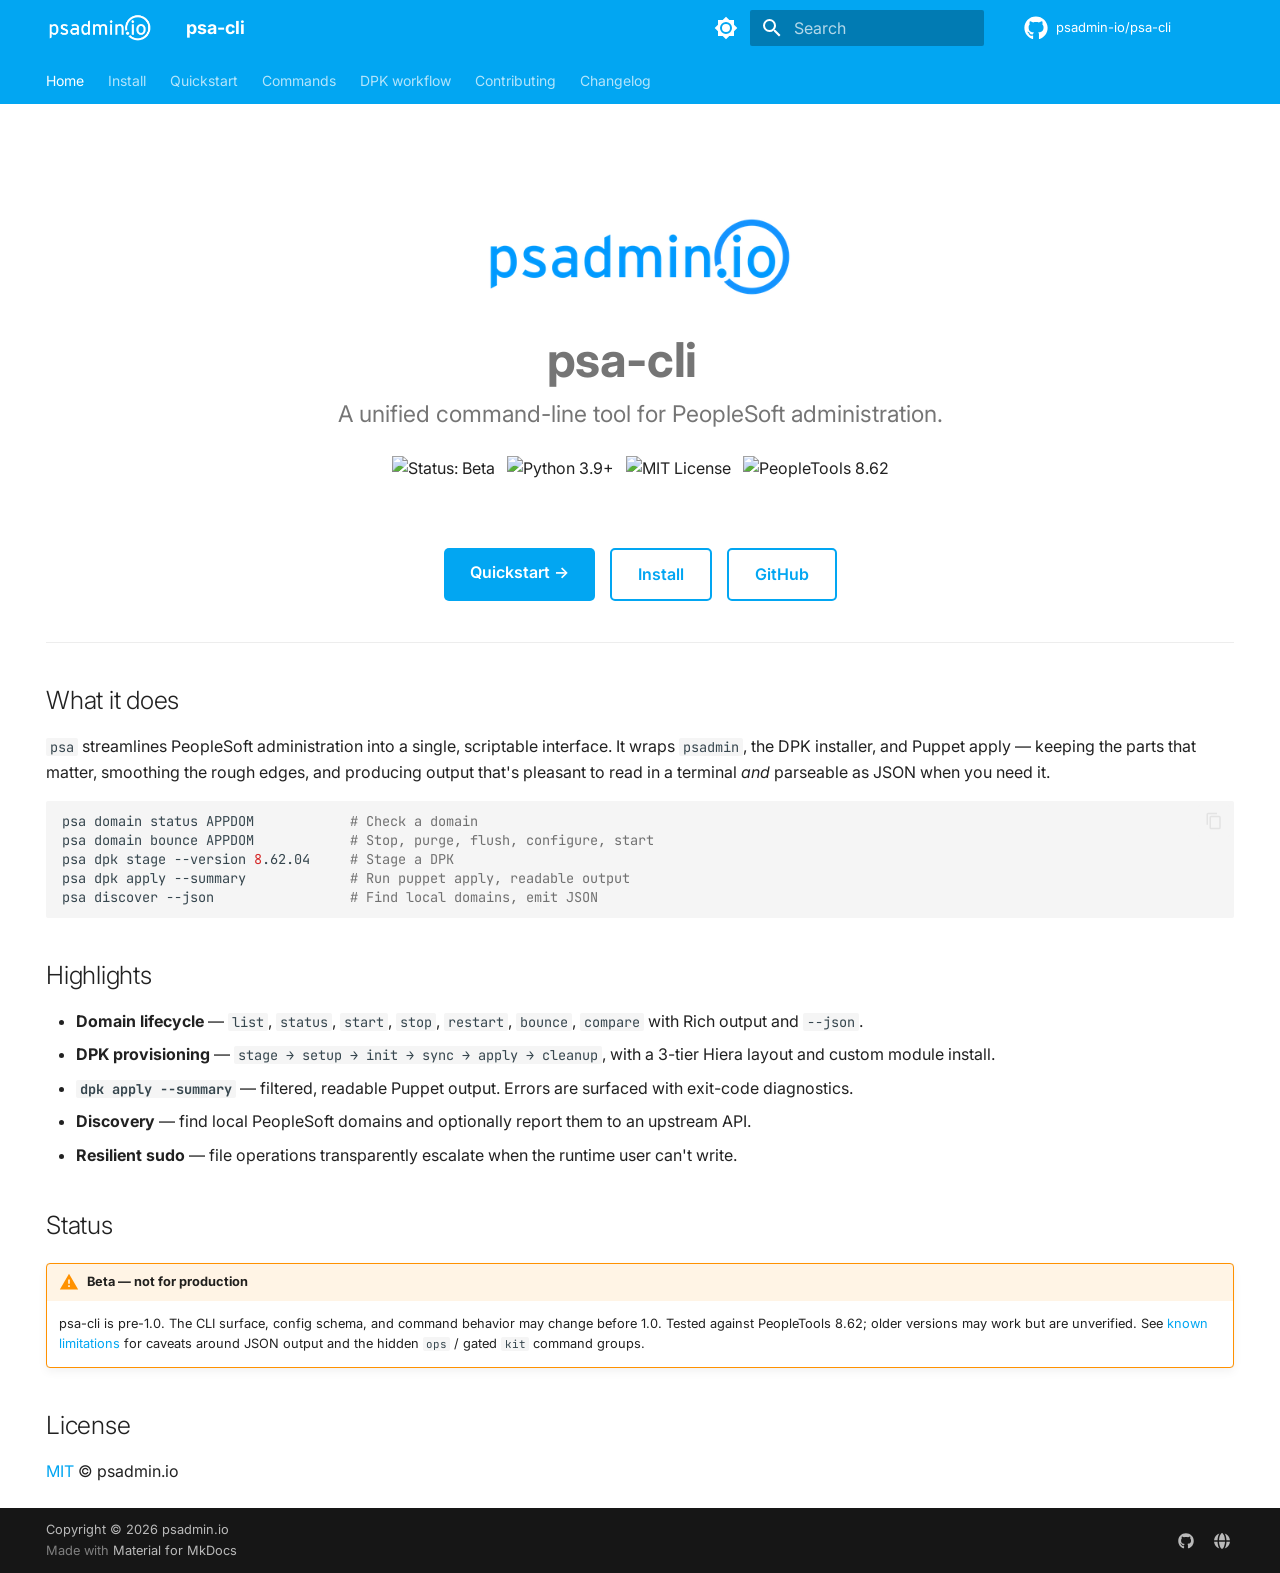
==== commit 40219f42: "Deployed 9be8e1d with MkDocs version: 1.6.1" ====
--- a/index.html
+++ b/index.html
@@ -94,7 +94,7 @@
   <nav class="md-header__inner md-grid" aria-label="Header">
     <a href="." title="psa-cli" class="md-header__button md-logo" aria-label="psa-cli" data-md-component="logo">
       
-  <img src="assets/io_full_400.png" alt="logo">
+  <img src="assets/io_white_400.png" alt="logo">
 
     </a>
     <label class="md-header__button md-icon" for="__drawer">
@@ -381,7 +381,7 @@
   <label class="md-nav__title" for="__drawer">
     <a href="." title="psa-cli" class="md-nav__button md-logo" aria-label="psa-cli" data-md-component="logo">
       
-  <img src="assets/io_full_400.png" alt="logo">
+  <img src="assets/io_white_400.png" alt="logo">
 
     </a>
     psa-cli
@@ -1083,7 +1083,7 @@
 </style>
 
 <div class="hero">
-<p><img alt="psadmin.io" src="assets/io_full_400.png" width="320" /></p>
+<p><img alt="psadmin.io" src="assets/io_blue_400.png" width="320" /></p>
 <h1 id="psa-cli">psa-cli<a class="headerlink" href="#psa-cli" title="Permanent link">&para;</a></h1>
 <p class="tagline">A unified command-line tool for PeopleSoft administration.</p>
 <p class="badges">
